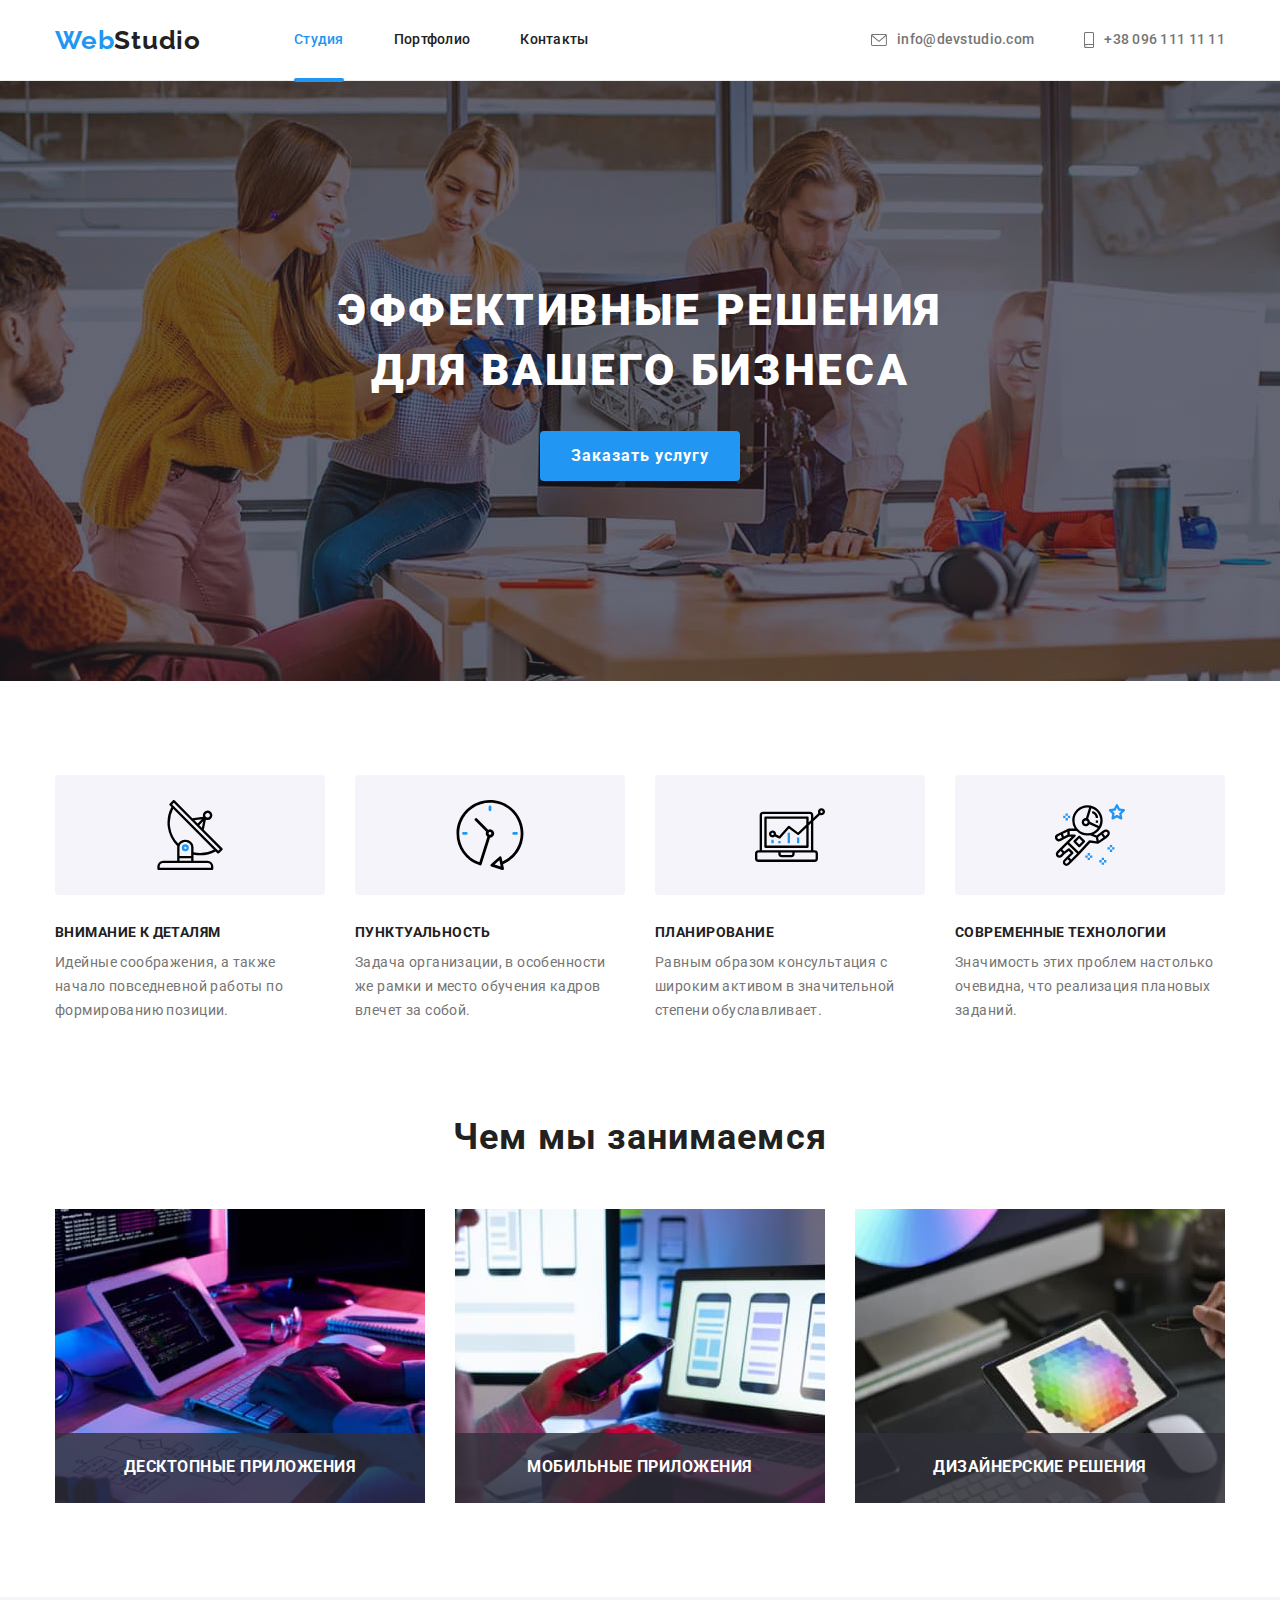
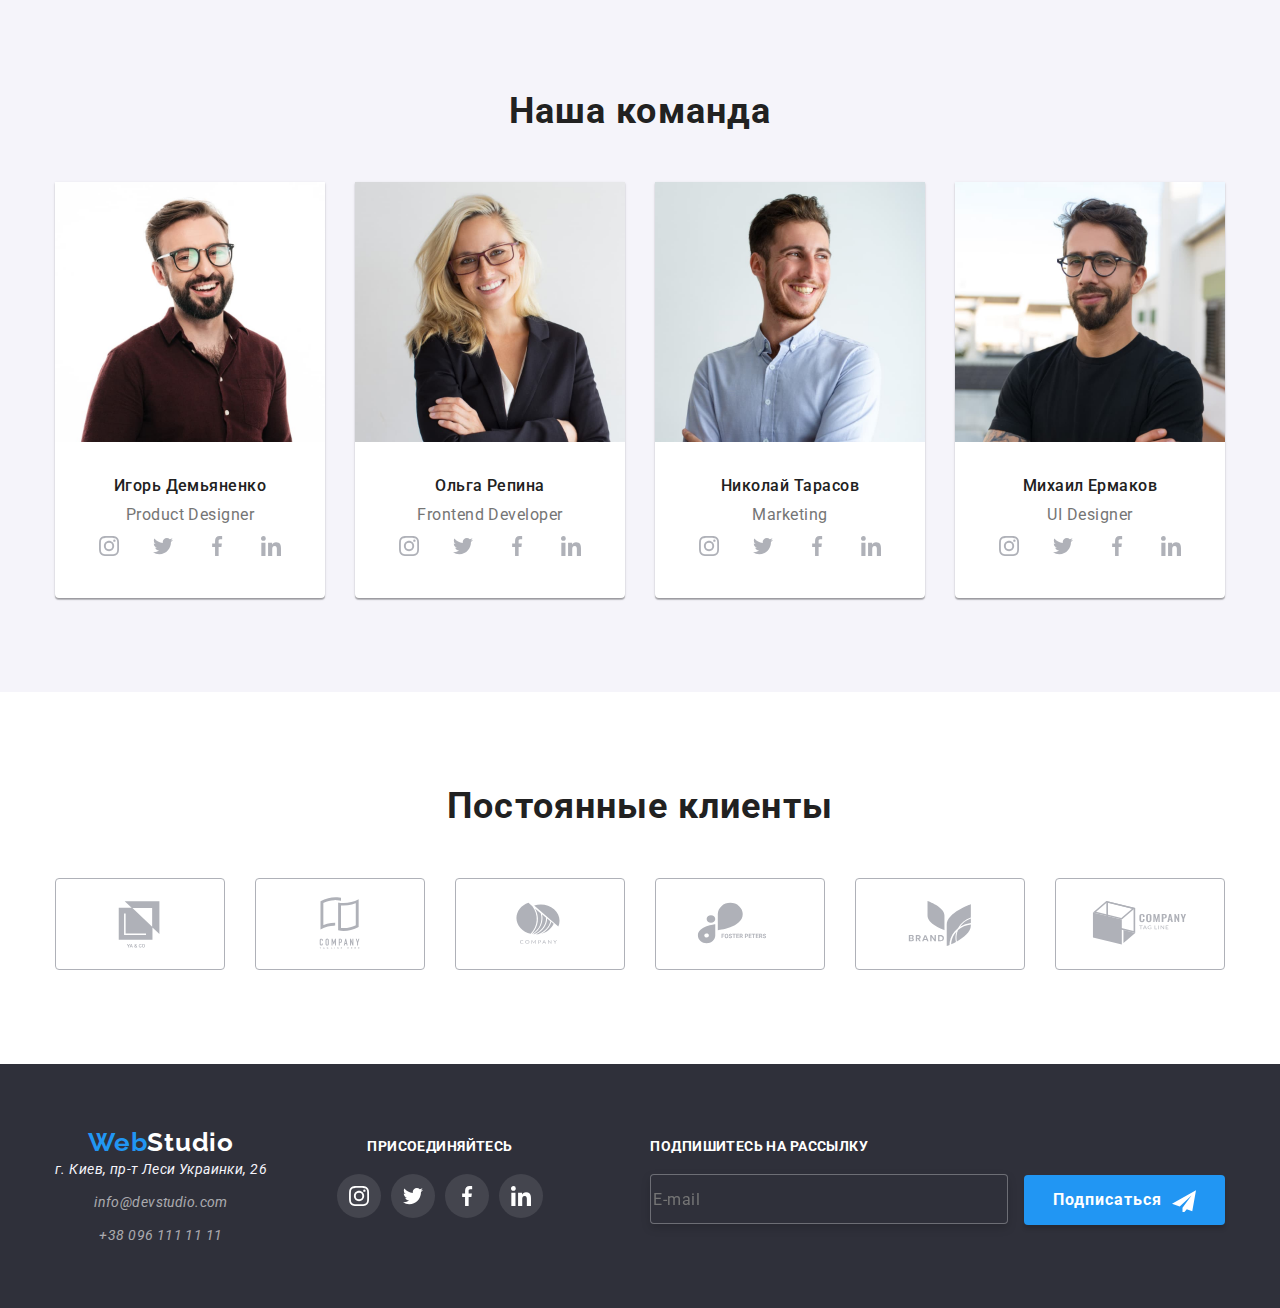
==== index.html @ 11e5fd86 "little fix" ====
<!DOCTYPE html>
<html lang="ru">

<head>
    <meta charset="UTF-8">
    <meta http-equiv="X-UA-Compatible" content="IE=edge">
    <meta name="viewport" content="width=device-width, initial-scale=1.0">
    <title>Студия</title>
    <link href="https://fonts.googleapis.com/css2?family=Raleway:wght@700&family=Roboto:wght@400;500;700;900&display=swap"
        rel="stylesheet" />
        <link rel="stylesheet" href="https://cdnjs.cloudflare.com/ajax/libs/modern-normalize/1.1.0/modern-normalize.min.css">
    <link rel="stylesheet" href="./css/main.min.css">
</head>

<body>
        <header class="header">  

            <!-- Навигация -->
        <div class="container container-flex ">
        
        <!-- Логотип -->
        <nav class="menu__wrapper">
            <a class="link logo logo--position" href="./index.html" lang="en"> Web<span class="logo--black" >Studio</span> </a>
            
            <button type="button" class="open-menu-batton" aria-label="переключатель мобильного меню">
                <svg class="icon-menu" width ="40" height ="40"> <use href=./images/icons.svg#menu_40px ></use> </svg>
            </button>
                        <!--------- Mobile-modal !!!!!!-->
            <div class="mob-menu is-hidden ">
                <div class="mob-container">
            <div class="mob-menu__top">
                    <button type="button" class="close-menu-batton">
                    <svg class="icon-cross" width ="40" height ="40" >  <use href=./images/icons.svg#close_40px></use> </svg>
                </button>
            <ul class="list mob-menu-list">
                <li class="mob-menu__item"> <a class="link mob-menu__link mob-current" href="./index.html">Студия  </a></li>
                <li class="mob-menu__item"> <a class="link mob-menu__link" href="./portfolio.html">Портфолио</a></li>
                <li class="mob-menu__item"> <a class="link mob-menu__link" href="">Контакты</a></li>
            </ul>
            </div >
                    <!-- Почта и телефон -->
            <div class="mob-menu__botton">
                <ul class="list mob-menu-contacts">
            
            <li class="mob-menu-contacts__item" > <a  class="link mob-menu-contacts__link " href="mailto:info@devstudio.com">+38 096 111 11 11  </a></li>
            <li class="mob-menu-contacts__item"> <a class="link mob-menu-contacts__link-mail" href="tel:+380961111111">info@devstudio.com  </a></li>
            </ul>

            <ul class="list mob-menu-social">
                <li class="mob-menu-social__item"> <a class="link mob-menu-social__link" href="#">Instagram </a> </li>
                <li class="mob-menu-social__item"> <a class="link mob-menu-social__link" href="#">Twitter </a> </li>
                <li class="mob-menu-social__item"> <a class="link mob-menu-social__link" href="#">Facebook </a> </li>
                <li class="mob-menu-social__item"> <a class="link mob-menu-social__link" href="#">LinkedIn </a> </li>
            </ul>
            </div>
                </div>

            </div>
                        <!-- End-modalka -->

                        
        <div class="menu-container">
                    <!-- Навигация -->
            <ul class="list site-navigation">
                <li class="site-navigation__item"> <a class="link site-navigation__link current" href="./index.html">Студия  </a></li>
                <li class="site-navigation__item"> <a class="link site-navigation__link" href="./portfolio.html">Портфолио</a></li>
                <li class="site-navigation__item"> <a class="link site-navigation__link" href="">Контакты</a></li>
            </ul>
        </nav>
            <div class="contacts-wrapper">
                <ul class="list contacts">
            <!-- Почта и телефон -->
            <li class="contacts__item" > <a  class="link contacts__link " href="mailto:info@devstudio.com"> <svg class="envelope"> <use href=./images/icons.svg#envelope></use> </svg> info@devstudio.com</a></li>
            <li class="contacts__item"> <a class="link contacts__link" href="tel:+380961111111"> <svg class="smartphone"> <use href=./images/icons.svg#smartphone ></use> </svg> +38 096 111 11 11</a></li>
            </ul>
            </div>
        </div>
        
       </div>
    </header>

    <!-- Основной контент -->
    <main>
        <section class="section hero">
            <div class="container ">
            <h1 class="hero__title">Эффективные решения  для вашего бизнеса </h1>

            <button class="btn__hero  "   type="button"  data-modal-open > Заказать услугу </button>
            </div>
            
        </section>


        <!-- Наши преимущества  -->
        <section class="section">
                    <h2 class="fake-title">Особенности</h2>
            <div class="container">
                <ul class="list features">
                <li class="features__item">
                    <div class="features__thumb"> <svg   class="features__antenna" > <use  href=./images/icons.svg#antenna  ></use> </svg></div>
                    <h3 class="features__title">Внимание к деталям</h3>
                    <p class="features__text">Идейные соображения, а также начало повседневной работы по формированию позиции.</p>
                </li>
                <li class="features__item">
                    <div class="features__thumb"> <svg class="features__clock"> <use href=./images/icons.svg#clock></use> </svg> </div>
                    <h3 class="features__title">Пунктуальность</h3>
                    <p class="features__text">Задача организации, в особенности же рамки и место обучения кадров влечет за собой.</p>
                </li>
                <li class="features__item">
                    <div class="features__thumb"> <svg class="features__diagram"> <use href=./images/icons.svg#diagram></use> </svg> </div>
                    <h3 class="features__title">Планирование</h3>
                    <p class="features__text">Равным образом консультация с широким активом в значительной степени обуславливает.</p>
                </li>
                <li class="features__item">
                    <div class="features__thumb"> <svg class="features__astronaut"> <use href=./images/icons.svg#astronaut></use> </svg> </div>
                    <h3 class="features__title">Современные технологии</h3>
                    <p class="features__text">Значимость этих проблем настолько очевидна, что реализация плановых заданий.</p>
                </li>
            </ul>
            </div>
        </section>

        <!-- Чем мы занимаемся -->
        <section class="section section-not-padding-top">
            <div class="container">
                <h2 class="title">Чем мы занимаемся</h2>
            <ul class="list foto">
                <li class="foto__item">  
                    <img class="foto__images" 
                    srcset="./images/box-1-x2.jpg   2x,
                            ./images/box-1.jpg      1x "
                    src="./images/box-1.jpg" alt="Руки на клавиатуре" width="370">

                    <p class="foto-text" >Десктопные приложения</p>
                </li>
                <li class="foto__item">  
                    <img class="foto__images"
                    srcset="./images/box-2-x2.jpg    2x,
                            ./images/box-2.jpg       1x " 
                    src="./images/box-2.jpg" alt="Работа за ноутбуком" width="370"> 
                    
                    <p class="foto-text" > Мобильные приложения</p>
                </li>
                <li class="foto__item"> 
                    <img class="foto__images"
                    srcset="./images/box-3-x2.jpg    2x,
                            ./images/box-3.jpg       1x "
                    src="./images/box-3.jpg" alt="Цветная палитра на планшете " width="370"> 
                    <p class="foto-text" >Дизайнерские решения  </p>
                </li>
            </ul>
            </div>
        </section>

        <!-- Наша команда фото -->
        <section class="section section-team-carts">
            <div class="container">
                <h2 class="title">Наша команда</h2>
            
                <ul class="list carts">
                <li class="carts__item">
                    <div class="cart">
                    <img class="cart__images"  
                    srcset="./images/Foto-1.jpg      1x,
                            ./images/foto-1-x2.jpg   2x"
                    src="./images/Foto-1.jpg" alt="Фото Игорь Демьяненко" width="270">
                        <div class="cart__body">
                        <h3 class="carts__title">Игорь Демьяненко</h3>
                        <p class="carts__text" lang="en">Product Designer</p>
                            <ul class="list social" >
                                <li class="social__list" > <a href="" class="social__item"> <svg class="social__icon"> <use href=./images/icons.svg#instagram ></use> </svg></a></li>
                                <li class="social__list" > <a href="" class="social__item"> <svg class="social__icon"> <use href=./images/icons.svg#twitter ></use> </svg></a></li>
                                <li class="social__list" > <a href="" class="social__item"> <svg class="social__icon"> <use href=./images/icons.svg#facebook ></use> </svg></a></li>
                                <li class="social__list" > <a href="" class="social__item"> <svg class="social__icon"> <use href=./images/icons.svg#linkedin ></use> </svg></a></li>
                            </ul>
                        
                        </div>
                    </div>
                </li>
                <li class="carts__item">
                    <div class="cart">
                    <img class="cart__images" 
                    srcset="./images/Foto-2.jpg      1x,
                            ./images/foto-2-x2.jpg   2x"
                    src="./images/Foto-2.jpg" alt="Фото Ольга Репина" width="270">
                        <div class="cart__body">
                        <h3 class="carts__title">Ольга Репина</h3>
                        <p class="carts__text" lang="en">Frontend Developer</p>
                            <ul class="list social" >
                                <li class="social__list" > <a href="" class="social__item"> <svg class="social__icon"> <use href=./images/icons.svg#instagram ></use> </svg></a></li>
                                <li class="social__list" > <a href="" class="social__item"> <svg class="social__icon"> <use href=./images/icons.svg#twitter ></use> </svg></a></li>
                                <li class="social__list" > <a href="" class="social__item"> <svg class="social__icon"> <use href=./images/icons.svg#facebook ></use> </svg></a></li>
                                <li class="social__list" > <a href="" class="social__item"> <svg class="social__icon"> <use href=./images/icons.svg#linkedin ></use> </svg></a></li>
                            </ul>
                        </div>
                    </div>
                </li>
                <li class="carts__item">
                    <div class="cart">
                    <img class="cart__images" 
                    srcset="./images/Foto-3.jpg      1x,
                            ./images/foto-3-x2.jpg   2x"
                    src="./images/Foto-3.jpg" alt="Фото Николай Тарасов" width="270">
                        <div class="cart__body">
                        <h3 class="carts__title">Николай Тарасов</h3>
                        <p class="carts__text" lang="en">Marketing</p>
                            <ul class="list social" >
                                <li class="social__list" > <a href="" class="social__item"> <svg class="social__icon"> <use href=./images/icons.svg#instagram ></use> </svg></a></li>
                                <li class="social__list" > <a href="" class="social__item"> <svg class="social__icon"> <use href=./images/icons.svg#twitter ></use> </svg></a></li>
                                <li class="social__list" > <a href="" class="social__item"> <svg class="social__icon"> <use href=./images/icons.svg#facebook ></use> </svg></a></li>
                                <li class="social__list" > <a href="" class="social__item"> <svg class="social__icon"> <use href=./images/icons.svg#linkedin ></use> </svg></a></li>
                            </ul>
                        </div>
                    </div>
                </li>
                <li class="carts__item">
                    <div class="cart">
                    <img class="cart__images" 
                    srcset="./images/Foto-4.jpg      1x,
                            ./images/foto-4-x2.jpg   2x"
                    src="./images/Foto-4.jpg" alt="Фото Михаил Ермаков" width="270">
                        <div class="cart__body">
                        <h3 class="carts__title">Михаил Ермаков</h3>
                        <p  class="carts__text" lang="en"> UI Designer</p>
                        <ul class="list social" >
                                <li class="social__list" > <a href="" class="social__item"> <svg class="social__icon"> <use href=./images/icons.svg#instagram ></use> </svg></a></li>
                                <li class="social__list" > <a href="" class="social__item"> <svg class="social__icon"> <use href=./images/icons.svg#twitter ></use> </svg></a></li>
                                <li class="social__list" > <a href="" class="social__item"> <svg class="social__icon"> <use href=./images/icons.svg#facebook ></use> </svg></a></li>
                                <li class="social__list" > <a href="" class="social__item"> <svg class="social__icon"> <use href=./images/icons.svg#linkedin ></use> </svg></a></li>
                            </ul>
                    </div>
                    </div>
                </li>
            </ul>
            
            </div>
        </section>

        <!------------------ Постоянные клиенты------------->
        <section class="section">
            <div class="container">
                <h2 class="title">Постоянные клиенты</h2>
                <ul class="list gerular-clients">
                    <li class="gerular-clients__list"> <a class="gerular-clients__item" href=""><svg class="gerular-clients__clients"> <use href=./images/icons.svg#logo-1></use> </svg></a> </li>
                    <li class="gerular-clients__list"> <a class="gerular-clients__item" href=""><svg class="gerular-clients__clients"> <use href=./images/icons.svg#logo-2></use> </svg></a>  </li>
                    <li class="gerular-clients__list"> <a class="gerular-clients__item" href=""><svg class="gerular-clients__clients"> <use href=./images/icons.svg#logo-3></use> </svg></a> </li>
                    <li class="gerular-clients__list"> <a class="gerular-clients__item" href=""><svg class="gerular-clients__clients"> <use href=./images/icons.svg#logo-4></use> </svg></a> </li>
                    <li class="gerular-clients__list"> <a class="gerular-clients__item" href=""><svg class="gerular-clients__clients"> <use href=./images/icons.svg#logo-5></use> </svg></a> </li>
                    <li class="gerular-clients__list"> <a class="gerular-clients__item" href=""><svg class="gerular-clients__clients"> <use href=./images/icons.svg#logo-6></use> </svg></a> </li>
                </ul>

            </div>
        </section>
    </main>

    <!------------------Футер с ссылкой на  контактные данные  ----------->
    <footer class="footer">
            <div class="container ">
                <div class="footer__tablet">
                        <div class="footer__navigation">
                <!-- Логотип -->
                <a class="link logo" href="./index.html" lang="en"> Web<span class="logo--white">Studio</span> </a>
            
        <!-- Адрес -->
            <address>
            <p class="footer__text">г. Киев, пр-т Леси Украинки, 26</p>
            
            <!-- Почта и телефон -->
            <ul class="list">
                <li class="footer__item"> <a class="link footer__contacts" href="mailto:info@devstudio.com"> info@devstudio.com</a></li>
                <li class="footer__item"> <a class="link footer__contacts" href="tel:+380961111111"> +38 096 111 11 11</a></li>  
            </ul>
            </address>
                </div>

                <div class="footer-social">
                    <p class="footer__social-text">присоединяйтесь</p>
                    <ul class="list foter__list">
                        <li class="foter__social-list"> <a class="foter__social-item" href=""> <svg class="social-icon"> <use href=./images/icons.svg#instagram ></use> </svg></a></li>
                        <li class="foter__social-list"> <a class="foter__social-item" href=""> <svg class="social-icon"> <use href=./images/icons.svg#twitter ></use> </svg></a></li>
                        <li class="foter__social-list"> <a class="foter__social-item" href=""> <svg class="social-icon"> <use href=./images/icons.svg#facebook ></use> </svg></a></li>
                        <li class="foter__social-list"> <a class="foter__social-item" href=""> <svg class="social-icon"> <use href=./images/icons.svg#linkedin ></use> </svg></a></li>
                    </ul>
                </div> 
                </div>
                <form class="footer__form">
                    <label>
                        <p class="footer__social-text">Подпишитесь на рассылку</p>
                        <input class="footer__e-mail-inpup" type="email" name="e-mail" placeholder="E-mail" >
                        <button class="footer-btn" type="submit"><span class="btn-text"  >Подписаться</span>  <svg class="social-icon-btn" > <use href=./images/icons.svg#paper-airplane  width="24" height="24" ></use> </svg> </button>

                    </label>
                </form>      

            </div>
        </footer>

            <!-- Модальное окно -->
        <div class="backdrop is-hidden"  data-modal>
            <div class="modal">
                <form  class="modal__form">
                    <button class="modal__btn-close" data-modal-close > <svg class="modal__close" > <use href=./images/icons.svg#close-black  ></use> </svg> </button>
                    <h2 class="modal__title">Оставьте свои данные, мы вам перезвоним</h2>
                    <label class="modal__label">
                        <span class="modal__label-text">Имя</span>
                        <input class="modal__input" type="text" name="name" />
                        <svg class="modal__icon" > <use href=./images/icons.svg#person-black ></use> </svg>
                    </label>

                    <label class="modal__label">
                        <span class="modal__label-text"> Телефон </span>
                        <input class="modal__input" type="tel" name="phone"/>
                        <svg class="modal__icon" > <use href=./images/icons.svg#phone-black></use> </svg>
                    </label>

                    <label class="modal__label">
                        <span class="modal__label-text"> Почта</span>
                        <input class="modal__input" type="email" name="email">
                        <svg class="modal__icon" > <use href=./images/icons.svg#email-black></use> </svg>
                    </label>

                    <label class="modal__label textarea__label ">
                        <span class="modal__label-text">Комментарий</span>
                        <textarea class="textarea__input" name="feedback" placeholder="введите текст"></textarea>
                    </label>

                    <label class="modal__label-checkbox">
                        <input class="checkbox" type="checkbox" name="agree">
                        <svg class="social__icon-checkbox" > <use href=./images/icons.svg#icon-check  width="16" height="15" ></use> </svg> 
                        <p class="text__checkbox">  Соглашаюсь с рассылкой и принимаю <a class="modal__agreement" href="#">Условия договора </a></p>
                    </label>

                    <button class="btn btn__hero" type="submit"> Отправить </button>
                    
                </form>    
                
            </div>
        </div>
    <script src="./js/menu.js"></script>
    <script src="./js/modal.js"></script>    
</body>

</html>
---- css/main.min.css ----
.link{text-decoration:none}.list{margin-top:0;margin-bottom:0;padding:0;list-style:none}.images{display:block;max-width:100%;height:auto}.site-navigation__link{font-weight:500;font-size:14px;line-height:1.14;letter-spacing:0.02em}.fake-title{position:absolute;width:1px;height:1px;margin:-1px;border:0;padding:0;clip:rect(0 0 0 0);overflow:hidden}body{font-family:Roboto, sans-serif;color:#757575;background-color:#fff}.section{padding-top:60px;padding-bottom:60px}@media screen and (min-width: 1200px){.section{padding-top:94px;padding-bottom:94px}}@media screen and (min-width: 1200px){.section-not-padding-top{padding-top:0}}@media screen and (max-width: 1199px){.section-not-padding-top{display:none}}.section-team-carts{background-color:#F5F4FA}.container{min-width:200px;padding:0 15px;margin:0 auto}.container--header{min-width:200px;padding:0 15px;margin:0 auto}@media screen and (min-width: 480px){.container{width:450px}}@media screen and (min-width: 768px){.container{width:768px}}@media screen and (min-width: 1200px){.container{width:1200px}}.container-flex{display:-webkit-box;display:-ms-flexbox;display:flex;-webkit-box-align:center;-ms-flex-align:center;align-items:center;margin-right:auto}.menu__wrapper{display:-webkit-box;display:-ms-flexbox;display:flex}@media screen and (min-width: 767px){.menu__wrapper{-webkit-box-align:center;-ms-flex-align:center;align-items:center;margin-right:auto}}.header{width:100%;min-height:80px;background-color:#fff;border-bottom:1px solid #ECECEC}.mob-menu{position:fixed;background-color:#fff;width:100vw;height:100vh;top:0;left:0;z-index:99;padding-top:48px;padding-bottom:48px;padding-left:40px}.mob-container{display:-webkit-box;display:-ms-flexbox;display:flex;-webkit-box-orient:vertical;-webkit-box-direction:normal;-ms-flex-direction:column;flex-direction:column;-webkit-box-pack:justify;-ms-flex-pack:justify;justify-content:space-between;height:100%}.mob-menu__item:not(:last-child){margin-bottom:32px}.mob-menu__link{display:block;font-weight:500;font-size:40px;line-height:calc(47 / 40);letter-spacing:0.02em;color:#212121;-webkit-transition:color 250ms cubic-bezier(0.4, 0, 0.2, 1);transition:color 250ms cubic-bezier(0.4, 0, 0.2, 1)}.mob-menu__link:hover,.mob-menu__link:focus{color:#2196f3}.mob-menu-contacts{margin-bottom:64px}.mob-menu-contacts__link{font-weight:500;font-size:8vw;line-height:calc(40 / 34);letter-spacing:0.02em;color:#757575;display:block;margin-bottom:32px;-webkit-transition-property:color;transition-property:color;-webkit-transition-duration:250ms;transition-duration:250ms;-webkit-transition-timing-function:cubic-bezier(0.4, 0, 0.2, 1);transition-timing-function:cubic-bezier(0.4, 0, 0.2, 1)}.mob-menu-contacts__link:hover,.mob-menu-contacts__link:focus{color:#2196f3}.mob-menu-contacts__link-mail{font-weight:500;font-size:6vw;line-height:calc(28 / 24);letter-spacing:0.02em;color:#757575;display:block;-webkit-transition-property:color;transition-property:color;-webkit-transition-duration:250ms;transition-duration:250ms;-webkit-transition-timing-function:cubic-bezier(0.4, 0, 0.2, 1);transition-timing-function:cubic-bezier(0.4, 0, 0.2, 1)}.mob-menu-contacts__link-mail:hover,.mob-menu-contacts__link-mail:focus{color:#2196f3}.is-hidden{pointer-events:none;visibility:hidden;opacity:0}.mob-menu-social{display:-webkit-box;display:-ms-flexbox;display:flex;-ms-flex-wrap:wrap;flex-wrap:wrap}.mob-menu-social__link{font-size:18px;line-height:calc(22 / 18);letter-spacing:0.02em;color:#2196f3;padding-right:10px;padding-left:10px}.mob-menu-social__item+.mob-menu-social__item::before{content:"";border-right:1px solid rgba(33,33,33,0.2);-webkit-transform:rotate(90deg);transform:rotate(90deg)}.mob-current{color:#2196f3}.logo{display:block;font-family:Raleway;color:#2196f3;font-weight:700;font-size:26px;line-height:1.19;letter-spacing:0.03em}.logo--position{margin-right:93px;padding-top:24px;padding-bottom:24px}.logo--black{color:#212121}.logo--white{color:#fff}@media screen and (min-width: 768px) and (max-width: 1199px){.logo{margin-right:88px}}.wrap{display:-webkit-box;display:-ms-flexbox;display:flex;-webkit-box-align:center;-ms-flex-align:center;align-items:center;margin-right:auto}.site-navigation{display:-webkit-box;display:-ms-flexbox;display:flex;-webkit-box-align:center;-ms-flex-align:center;align-items:center}@media screen and (max-width: 480px){.site-navigation{display:none}}@media screen and (max-width: 767px){.site-navigation{display:none}}.site-navigation__item:not(:last-child){margin-right:50px}.site-navigation__link{display:block;position:relative;padding-top:32px;padding-bottom:32px;color:#212121;-webkit-transition-property:color;transition-property:color;-webkit-transition-duration:250ms;transition-duration:250ms;-webkit-transition-timing-function:cubic-bezier(0.4, 0, 0.2, 1);transition-timing-function:cubic-bezier(0.4, 0, 0.2, 1)}.site-navigation__link:focus,.site-navigation__link:hover{color:#2196f3}.current{color:#2196f3}.current::after{content:"";position:absolute;left:0;bottom:-2px;width:100%;height:4px;border-radius:2px;background-color:#2196f3}@media screen and (max-width: 767px){.contacts-wrapper{display:none}}.contacts{display:-webkit-box;display:-ms-flexbox;display:flex}@media screen and (min-width: 768px) and (max-width: 1199px){.contacts{display:-webkit-box;display:-ms-flexbox;display:flex;-webkit-box-orient:vertical;-webkit-box-direction:normal;-ms-flex-direction:column;flex-direction:column}}@media screen and (min-width: 768px){.contacts__item:not(:last-child){margin-bottom:10px;margin-right:0}}@media screen and (min-width: 1200px){.contacts__item:not(:last-child){margin-right:50px;margin-bottom:0}}.contacts__link{color:#757575;-webkit-transition-property:color;transition-property:color;-webkit-transition-duration:250ms;transition-duration:250ms;-webkit-transition-timing-function:cubic-bezier(0.4, 0, 0.2, 1);transition-timing-function:cubic-bezier(0.4, 0, 0.2, 1)}@media screen and (min-width: 768px){.contacts__link{font-size:12px;font-weight:500;line-height:1.14;letter-spacing:0.02em;display:-webkit-box;display:-ms-flexbox;display:flex;-webkit-box-align:center;-ms-flex-align:center;align-items:center}}@media screen and (min-width: 1200px){.contacts__link{padding-top:32px;padding-bottom:32px;font-weight:500;font-size:14px;line-height:1.14;letter-spacing:0.02em}}.contacts__link:hover,.contacts__link:focus{color:#2196f3}.smartphone{width:10px;height:16px;margin-right:10px;fill:currentColor}.envelope{width:16px;height:12px;margin-right:10px;fill:currentColor}.hero{padding-top:118px;padding-bottom:118px;max-width:480px;margin-right:auto;margin-left:auto;background-image:-webkit-gradient(linear, left top, right top, from(rgba(47,48,58,0.4)), to(rgba(47,48,58,0.4))),url(../images/hero-img-mob.jpg);background-image:linear-gradient(to right, rgba(47,48,58,0.4), rgba(47,48,58,0.4)),url(../images/hero-img-mob.jpg);background-position:center;background-repeat:no-repeat;background-size:cover;background-color:#2f303a;text-align:center}@media (min-device-pixel-ratio: 2), (-webkit-min-device-pixel-ratio: 2), (min-resolution: 192dpi), (min-resolution: 2dppx){.hero{background-image:-webkit-gradient(linear, left top, right top, from(rgba(47,48,58,0.4)), to(rgba(47,48,58,0.4))),url(../images/hero-img-mob-x2.jpg);background-image:linear-gradient(to right, rgba(47,48,58,0.4), rgba(47,48,58,0.4)),url(../images/hero-img-mob-x2.jpg)}}@media screen and (min-width: 768px){.hero{max-width:768px;background-image:-webkit-gradient(linear, left top, right top, from(rgba(47,48,58,0.4)), to(rgba(47,48,58,0.4))),url(../images/hero-img-table.jpg);background-image:linear-gradient(to right, rgba(47,48,58,0.4), rgba(47,48,58,0.4)),url(../images/hero-img-table.jpg)}}@media screen and (min-width: 768px) and (min-device-pixel-ratio: 2), screen and (min-width: 768px) and (-webkit-min-device-pixel-ratio: 2), screen and (min-width: 768px) and (min-resolution: 192dpi), screen and (min-width: 768px) and (min-resolution: 2dppx){.hero{background-image:-webkit-gradient(linear, left top, right top, from(rgba(47,48,58,0.4)), to(rgba(47,48,58,0.4))),url(../images/hero-img-table-x2.jpg);background-image:linear-gradient(to right, rgba(47,48,58,0.4), rgba(47,48,58,0.4)),url(../images/hero-img-table-x2.jpg)}}@media screen and (min-width: 1200px){.hero{max-width:1600px;min-height:600px;padding-top:200px;padding-bottom:200px;background-image:-webkit-gradient(linear, left top, right top, from(rgba(47,48,58,0.4)), to(rgba(47,48,58,0.4))),url(../images/hero-img.jpg);background-image:linear-gradient(to right, rgba(47,48,58,0.4), rgba(47,48,58,0.4)),url(../images/hero-img.jpg)}}@media screen and (min-width: 1200px) and (min-device-pixel-ratio: 2), screen and (min-width: 1200px) and (-webkit-min-device-pixel-ratio: 2), screen and (min-width: 1200px) and (min-resolution: 192dpi), screen and (min-width: 1200px) and (min-resolution: 2dppx){.hero{background-image:-webkit-gradient(linear, left top, right top, from(rgba(47,48,58,0.4)), to(rgba(47,48,58,0.4))),url(../images/hero-img-x2.jpg);background-image:linear-gradient(to right, rgba(47,48,58,0.4), rgba(47,48,58,0.4)),url(../images/hero-img-x2.jpg)}}.hero__title{color:#fff;text-transform:uppercase;text-align:center;margin-top:0;margin-left:auto;margin-right:auto;margin-bottom:30px;font-weight:900;font-size:26px;line-height:1.61;letter-spacing:0.06em}@media screen and (min-width: 768px){.hero__title{width:360px;font-weight:900;font-size:26px;line-height:calc(42 / 26);letter-spacing:0.06em;text-transform:uppercase}}@media screen and (min-width: 1200px){.hero__title{width:696px;height:120px;margin-bottom:30px;padding:0;font-weight:900;font-size:44px;line-height:1.36;letter-spacing:0.06em}}.btn,.btn__hero,.footer-btn{cursor:pointer;min-height:38px;padding:6px 22px;color:#212121;background-color:#f5f4fa;font-family:inherit;font-style:inherit;font-weight:500;font-size:16px;line-height:1.62;letter-spacing:0.03em;border:0;border-radius:4px;-webkit-transition-property:color, background-color, -webkit-box-shadow;transition-property:color, background-color, -webkit-box-shadow;transition-property:color, background-color, box-shadow;transition-property:color, background-color, box-shadow, -webkit-box-shadow;-webkit-transition-duration:250ms;transition-duration:250ms;-webkit-transition-timing-function:cubic-bezier(0.4, 0, 0.2, 1);transition-timing-function:cubic-bezier(0.4, 0, 0.2, 1)}.btn:hover,.btn__hero:hover,.footer-btn:hover,.btn:focus,.btn__hero:focus,.footer-btn:focus{color:#fff;background-color:#2196f3;-webkit-box-shadow:0px 3px 1px rgba(0,0,0,0.1),0px 1px 2px rgba(0,0,0,0.08),0px 2px 2px rgba(0,0,0,0.12);box-shadow:0px 3px 1px rgba(0,0,0,0.1),0px 1px 2px rgba(0,0,0,0.08),0px 2px 2px rgba(0,0,0,0.12)}.btn__hero,.footer-btn{min-width:200px;min-height:50px;color:#fff;background-color:#2196f3;font-weight:700;font-size:16px;line-height:1.87;letter-spacing:0.06em;-webkit-box-shadow:0px 4px 4px rgba(0,0,0,0.15);box-shadow:0px 4px 4px rgba(0,0,0,0.15);-webkit-transition-property:background-color, color;transition-property:background-color, color;-webkit-transition-duration:250ms;transition-duration:250ms;-webkit-transition-timing-function:cubic-bezier(0.4, 0, 0.2, 1);transition-timing-function:cubic-bezier(0.4, 0, 0.2, 1)}.btn__hero:focus,.footer-btn:focus,.btn__hero:hover,.footer-btn:hover{background-color:#188ce8}.active{color:#fff;background-color:#2196f3}.footer-btn{display:-webkit-inline-box;display:-ms-inline-flexbox;display:inline-flex;-webkit-box-align:center;-ms-flex-align:center;align-items:center;-webkit-box-pack:center;-ms-flex-pack:center;justify-content:center;cursor:pointer;padding:10px 29px;border:0;border-radius:4px;font-weight:700;line-height:1.87;letter-spacing:0.06em}.btn-text{margin-right:10px}.social-icon-btn{width:24px;height:24px;fill:currentColor}.close-menu-batton{position:absolute;top:10px;right:10px;display:-webkit-box;display:-ms-flexbox;display:flex;-webkit-box-pack:center;-ms-flex-pack:center;justify-content:center;-webkit-box-align:center;-ms-flex-align:center;align-items:center;padding:0;margin:0;width:40px;height:40px;background-color:transparent;border:0;-webkit-transition-property:color;transition-property:color;-webkit-transition-duration:250ms;transition-duration:250ms;-webkit-transition-timing-function:cubic-bezier(0.4, 0, 0.2, 1);transition-timing-function:cubic-bezier(0.4, 0, 0.2, 1)}@media screen and (min-width: 768px){.close-menu-batton{display:none}}.close-menu-batton:hover,.close-menu-batton:focus{color:#2196f3}.open-menu-batton{position:absolute;top:10px;right:10px;display:-webkit-box;display:-ms-flexbox;display:flex;-webkit-box-pack:center;-ms-flex-pack:center;justify-content:center;-webkit-box-align:center;-ms-flex-align:center;align-items:center;padding:0;margin:0;width:40px;height:40px;background-color:transparent;border:0;-webkit-transition-property:color;transition-property:color;-webkit-transition-duration:250ms;transition-duration:250ms;-webkit-transition-timing-function:cubic-bezier(0.4, 0, 0.2, 1);transition-timing-function:cubic-bezier(0.4, 0, 0.2, 1)}@media screen and (min-width: 768px){.open-menu-batton{display:none}}.open-menu-batton:hover,.open-menu-batton:focus{color:#2196f3}.icon-cross{fill:currentColor}.icon-menu{margin-top:10px;margin-left:auto;fill:currentColor}@media screen and (min-width: 768px){.features{display:-webkit-box;display:-ms-flexbox;display:flex;-ms-flex-wrap:wrap;flex-wrap:wrap;margin:-15px}}@media screen and (max-width: 767px){.features__item{text-align:left}.features__item:not(:last-child){margin-bottom:30px}}@media screen and (min-width: 768px){.features__item{-ms-flex-preferred-size:calc(100% / 2 - 30px);flex-basis:calc(100% / 2 - 30px);margin:15px}}@media screen and (min-width: 1200px){.features__item{-ms-flex-preferred-size:calc(100% / 4 - 30px);flex-basis:calc(100% / 4 - 30px)}}.fake-title{position:absolute;width:1px;height:1px;margin:-1px;border:0;padding:0;white-space:nowrap;-webkit-clip-path:inset(100%);clip-path:inset(100%);clip:rect(0 0 0 0);overflow:hidden}.features__title{margin:0 0 10px 0;color:#212121;font-weight:700;font-size:14px;line-height:1.14;letter-spacing:0.03em;text-transform:uppercase}.features__text{margin:0;padding:0;font-size:14px;line-height:1.71;letter-spacing:0.03em}.features__thumb{display:-webkit-box;display:-ms-flexbox;display:flex;-webkit-box-align:center;-ms-flex-align:center;align-items:center;margin-bottom:30px;border-radius:4px;width:100%;min-height:120px;border-radius:4px;background-color:#f5f4fa}.features__antenna,.features__clock,.features__diagram,.features__astronaut{display:block;width:70px;height:70px;margin-right:auto;margin-left:auto}.title{margin:0 0 50px 0;text-align:center;color:#212121;font-weight:700;font-size:36px;line-height:1.16;letter-spacing:0.03em}.foto{display:-webkit-box;display:-ms-flexbox;display:flex;-webkit-box-align:center;-ms-flex-align:center;align-items:center;text-align:left}.foto__item:not(:last-child){margin-right:30px}.foto__item{position:relative}.foto__images{display:block;max-width:100%;height:auto}.foto-text{display:-webkit-box;display:-ms-flexbox;display:flex;-webkit-box-align:center;-ms-flex-align:center;align-items:center;-webkit-box-pack:center;-ms-flex-pack:center;justify-content:center;position:absolute;bottom:0;left:0;width:100%;height:70px;font-weight:700;line-height:calc(16 / 14);letter-spacing:0.03em;text-transform:uppercase;color:#fff;background-color:rgba(47,48,58,0.8);margin:0}.team-carts{background-color:#F5F4FA}.carts{text-align:center}@media screen and (min-width: 768px){.carts{display:-webkit-box;display:-ms-flexbox;display:flex;-ms-flex-wrap:wrap;flex-wrap:wrap;-webkit-box-pack:justify;-ms-flex-pack:justify;justify-content:space-between;margin:-15px}}.carts__item{display:block;width:100%;margin:15px 0;max-width:450px}@media screen and (min-width: 768px){.carts__item{-ms-flex-preferred-size:calc(100% / 2 - 30px);flex-basis:calc(100% / 2 - 30px);margin:15px}}@media screen and (min-width: 1200px){.carts__item{-ms-flex-preferred-size:calc(100% / 4 - 30px);flex-basis:calc(100% / 4 - 30px)}}.cart{background-color:#fff;-webkit-box-shadow:0px 1px 3px rgba(0,0,0,0.12),0px 1px 1px rgba(0,0,0,0.14),0px 2px 1px rgba(0,0,0,0.2);box-shadow:0px 1px 3px rgba(0,0,0,0.12),0px 1px 1px rgba(0,0,0,0.14),0px 2px 1px rgba(0,0,0,0.2);border-radius:0px 0px 4px 4px}.cart__body{padding-top:30px;padding-bottom:30px}.carts__title{margin:0 0 10px 0;color:#212121;font-weight:500;font-size:16px;line-height:1.18;letter-spacing:0.03em}.carts__text{margin:0;padding:0;font-size:16px;line-height:1.18;letter-spacing:0.03em}.social{display:-webkit-box;display:-ms-flexbox;display:flex;-webkit-box-pack:center;-ms-flex-pack:center;justify-content:center}.social__list:not(:last-child){margin-right:10px}.social__item{display:-webkit-box;display:-ms-flexbox;display:flex;-webkit-box-pack:center;-ms-flex-pack:center;justify-content:center;-webkit-box-align:center;-ms-flex-align:center;align-items:center;width:44px;height:44px;border-radius:50%;color:#AFB1B8;-webkit-transition-property:color, background-color;transition-property:color, background-color;-webkit-transition-duration:250ms;transition-duration:250ms;-webkit-transition-timing-function:cubic-bezier(0.4, 0, 0.2, 1);transition-timing-function:cubic-bezier(0.4, 0, 0.2, 1)}.social__item:hover,.social__item:focus{color:#fff;background-color:#2196f3}.social__icon{width:20px;height:20px;fill:currentColor}.gerular-clients{display:-webkit-box;display:-ms-flexbox;display:flex;-ms-flex-wrap:wrap;flex-wrap:wrap;margin:-15px}@media screen and (min-width: 1200px){.gerular-clients{max-height:184px}}@media screen and (max-width: 767px){.gerular-clients__list{margin:15px;width:calc(100% / 2 - 30px)}}@media screen and (min-width: 768px){.gerular-clients__list{margin:15px;width:calc(100% / 3 - 30px)}}@media screen and (min-width: 1200px){.gerular-clients__list{margin-right:15px;width:calc(100% / 6 - 30px)}}.gerular-clients__item{display:-webkit-box;display:-ms-flexbox;display:flex;-webkit-box-pack:center;-ms-flex-pack:center;justify-content:center;-webkit-box-align:center;-ms-flex-align:center;align-items:center;height:92px;color:#AFB1B8;border:1px solid #AFB1B8;border-radius:4px;-webkit-transition-property:color, border;transition-property:color, border;-webkit-transition-duration:250ms;transition-duration:250ms;-webkit-transition-timing-function:cubic-bezier(0.4, 0, 0.2, 1);transition-timing-function:cubic-bezier(0.4, 0, 0.2, 1)}.gerular-clients__item:hover,.gerular-clients__item:focus{color:#2196f3;border:1px solid #2196f3}.gerular-clients__clients{width:106px;height:60px;fill:currentColor}.footer{padding:60px 0;margin:0 auto;background-color:#2f303a}@media screen and (max-width: 1199px){.footer{text-align:center}}.footer__text{padding:0;margin:0 0 9px 0;color:#f5f4fa;font-size:14px;line-height:1.71;letter-spacing:0.03em}.footer__item:not(:last-child){margin-bottom:9px}.footer__contacts{color:rgba(255,255,255,0.6);font-size:14px;line-height:1.71;letter-spacing:0.03em;-webkit-transition-property:color;transition-property:color;-webkit-transition-duration:250ms;transition-duration:250ms;-webkit-transition-timing-function:cubic-bezier(0.4, 0, 0.2, 1);transition-timing-function:cubic-bezier(0.4, 0, 0.2, 1)}.footer__contacts:hover,.footer__contacts:focus{color:#2196f3}@media screen and (min-width: 1200px){.footer .container{display:-webkit-box;display:-ms-flexbox;display:flex;-webkit-box-align:baseline;-ms-flex-align:baseline;align-items:baseline}}@media screen and (max-width: 767px){.footer__tablet{margin-bottom:60px}}@media screen and (min-width: 768px){.footer__tablet{display:-webkit-box;display:-ms-flexbox;display:flex;-ms-flex-pack:distribute;justify-content:space-around;-webkit-box-align:baseline;-ms-flex-align:baseline;align-items:baseline}}@media screen and (min-width: 1200px){.footer__tablet{text-align:center;margin-bottom:0;margin-right:auto}}@media screen and (max-width: 767px){.footer__navigation{margin-bottom:60px}}@media screen and (min-width: 768px){.footer__navigation{margin-right:0px}}@media screen and (min-width: 1200px){.footer__navigation{margin-right:70px}}.footer__social-text{margin-bottom:20px;font-weight:700;font-size:14px;line-height:calc(16 / 14);letter-spacing:0.03em;text-transform:uppercase;color:#fff}@media screen and (min-width: 1200px){.footer__form{margin-left:93px}}.foter__list{display:-webkit-box;display:-ms-flexbox;display:flex;-webkit-box-pack:center;-ms-flex-pack:center;justify-content:center}.foter__social-item{display:-webkit-box;display:-ms-flexbox;display:flex;-webkit-box-pack:center;-ms-flex-pack:center;justify-content:center;-webkit-box-align:center;-ms-flex-align:center;align-items:center;width:44px;height:44px;border-radius:50%;color:#fff;background-color:rgba(255,255,255,0.1);-webkit-transition-property:background-color;transition-property:background-color;-webkit-transition-duration:250ms;transition-duration:250ms;-webkit-transition-timing-function:cubic-bezier(0.4, 0, 0.2, 1);transition-timing-function:cubic-bezier(0.4, 0, 0.2, 1)}.foter__social-item:hover,.foter__social-item:focus{background-color:#2196f3}.foter__social-list:not(:last-child){margin-right:10px}.social-icon{width:20px;height:20px;fill:currentColor}.footer__e-mail-inpup{margin-bottom:20px;width:100%;height:50px;font-size:16px;line-height:calc(20 / 16);letter-spacing:0.03em;background-color:#2f303a;border:1px solid rgba(255,255,255,0.3);-webkit-filter:drop-shadow(0px 4px 4px rgba(0,0,0,0.15));filter:drop-shadow(0px 4px 4px rgba(0,0,0,0.15));border-radius:4px;color:rgba(255,255,255,0.6)}@media screen and (min-width: 768px){.footer__e-mail-inpup{width:450px;margin-right:12px}}@media screen and (min-width: 1200px){.footer__e-mail-inpup{width:358px;margin-right:12px}}.backdrop{z-index:3;position:fixed;top:0;left:0;width:100%;height:100%;background-color:rgba(0,0,0,0.2);opacity:1;-webkit-transition:opacity 250ms cubic-bezier(0.4, 0, 0.2, 1);transition:opacity 250ms cubic-bezier(0.4, 0, 0.2, 1)}.backdrop.is-hidden .modal{-webkit-transform:translate(-50%, -50%) scale(0.6);transform:translate(-50%, -50%) scale(0.6)}.backdrop.is-hidden{pointer-events:none;visibility:hidden;opacity:0}.modal{width:90%;height:auto;background-color:#fff;border-radius:4px;position:absolute;top:50%;left:50%;-webkit-transform:translate(-50%, -50%) scale(1);transform:translate(-50%, -50%) scale(1);padding:40px;-webkit-transition-property:-webkit-transform;transition-property:-webkit-transform;transition-property:transform;transition-property:transform, -webkit-transform;-webkit-transition-duration:250ms;transition-duration:250ms;-webkit-transition-timing-function:cubic-bezier(0.4, 0, 0.2, 1);transition-timing-function:cubic-bezier(0.4, 0, 0.2, 1)}@media screen and (min-width: 480px){.modal{max-width:528px;width:calc(100% - 30px);max-height:581px;height:calc(100% - 30px)}}.modal__btn-close{display:-webkit-box;display:-ms-flexbox;display:flex;-webkit-box-pack:center;-ms-flex-pack:center;justify-content:center;-webkit-box-align:center;-ms-flex-align:center;align-items:center;position:absolute;top:8px;right:8px;padding:0;width:30px;height:30px;background-color:#fff;border:1px solid rgba(0,0,0,0.1);border-radius:50%;-webkit-transition-property:background-color;transition-property:background-color;-webkit-transition-duration:250ms;transition-duration:250ms;-webkit-transition-timing-function:cubic-bezier(0.4, 0, 0.2, 1);transition-timing-function:cubic-bezier(0.4, 0, 0.2, 1)}.modal__btn-close:hover,.modal__btn-close:focus{color:#2196f3}.modal__close{width:18px;height:18px;fill:currentColor}.modal__form{text-align:center}.modal__title{margin:0 0 12px 0;font-weight:700;font-size:20px;line-height:calc(23 / 20);text-align:center;letter-spacing:0.03em;color:#212121}@media screen and (max-width: 767px){.modal__title{font-size:20px;line-height:calc(30 / 20)}}.modal__label{display:block;position:relative;color:#212121;text-align:left;margin-bottom:10px}.modal__label-text{display:block;font-size:12px;line-height:calc(14/12);letter-spacing:0.01em;color:#757575;margin-bottom:4px}.modal__input{display:block;width:100%;height:40px;padding-left:42px;margin-bottom:10px;border:1px solid rgba(33,33,33,0.2);-webkit-box-sizing:border-box;box-sizing:border-box;border-radius:4px;-webkit-transition-property:border;transition-property:border;-webkit-transition-duration:250ms;transition-duration:250ms;-webkit-transition-timing-function:cubic-bezier(0.4, 0, 0.2, 1);transition-timing-function:cubic-bezier(0.4, 0, 0.2, 1)}.modal__input:focus+.modal__icon{fill:#2196f3}.modal__input:focus{outline:-webkit-focus-ring-color auto 0px;border:1px solid #2196F3;border-radius:4px}.modal__icon{display:block;position:absolute;top:50%;left:0;margin-left:12px;width:18px;height:18px;fill:currentColor;-webkit-transition-property:fill;transition-property:fill;-webkit-transition-duration:250ms;transition-duration:250ms;-webkit-transition-timing-function:cubic-bezier(0.4, 0, 0.2, 1);transition-timing-function:cubic-bezier(0.4, 0, 0.2, 1)}.textarea__label{margin-bottom:20px}.textarea__input{display:block;resize:none;margin:0;padding:12px 16px;width:100%;height:120px;font-size:14px;line-height:calc(16 / 14);letter-spacing:0.01em;color:rgba(117,117,117,0.5);border:1px solid rgba(33,33,33,0.2);border-radius:4px;-webkit-transition:border 250ms cubic-bezier(0.4, 0, 0.2, 1);transition:border 250ms cubic-bezier(0.4, 0, 0.2, 1)}.textarea__input:focus{outline:-webkit-focus-ring-color auto 0px;border:1px solid #2196F3;border-radius:4px}.modal__label-checkbox{position:relative;display:-webkit-box;display:-ms-flexbox;display:flex;-webkit-box-align:center;-ms-flex-align:center;align-items:center;-webkit-box-pack:center;-ms-flex-pack:center;justify-content:center;margin-bottom:30px;text-align:center}.icon{display:inline-block;border:2px solid cubic-bezier(0.4, 0, 0.2, 1);border-radius:4px;width:16px;height:15px;margin-right:7px;-webkit-transition-property:background-color , border;transition-property:background-color , border;-webkit-transition-duration:250ms;transition-duration:250ms;-webkit-transition-timing-function:cubic-bezier(0.4, 0, 0.2, 1);transition-timing-function:cubic-bezier(0.4, 0, 0.2, 1)}.checkbox{position:absolute;width:1px;height:1px;margin:-1px;border:0;padding:0;clip:rect(0 0 0 0);overflow:hidden}.checkbox:checked+.social__icon-checkbox{margin-right:7px;width:16px;height:16px;border-radius:4px;background-color:#2196f3;border:2px solid #2196f3}.social__icon-checkbox{margin-right:7px;width:16px;height:15px;border:2px solid #212121;border-radius:4px;background-color:#fff;-webkit-transition-property:background-color, border;transition-property:background-color, border;-webkit-transition-duration:250ms;transition-duration:250ms;-webkit-transition-timing-function:cubic-bezier(0.4, 0, 0.2, 1);transition-timing-function:cubic-bezier(0.4, 0, 0.2, 1)}.text__checkbox{font-size:14px;line-height:calc(24 / 14);letter-spacing:0.03em;color:var(--text-color);margin:0}.modal__agreement{color:#2196F3;text-decoration-skip-ink:none}.filter{display:-webkit-box;display:-ms-flexbox;display:flex;-webkit-box-pack:center;-ms-flex-pack:center;justify-content:center;-ms-flex-wrap:wrap;flex-wrap:wrap;margin-bottom:40px}@media screen and (min-width: 768px){.filter{margin-bottom:30px}}@media screen and (min-width: 1200px){.filter{margin-bottom:50px}}.filter .item:not(:last-child){margin-right:8px}@media screen and (max-width: 767px){.filter .item{margin-bottom:15px}}.works{display:-webkit-box;display:-ms-flexbox;display:flex;-ms-flex-wrap:wrap;flex-wrap:wrap;margin:-15px}@media screen and (max-width: 767px){.work__item{margin:15px;-ms-flex-preferred-size:calc(100% - 30px);flex-basis:calc(100% - 30px)}}@media screen and (min-width: 768px){.work__item{margin:15px;-ms-flex-preferred-size:calc(100% / 2 - 30px);flex-basis:calc(100% / 2 - 30px)}}@media screen and (min-width: 1200px){.work__item{margin:15px;-ms-flex-preferred-size:calc(100% / 3 - 30px);flex-basis:calc(100% / 3 - 30px)}}.work__title__text{padding:20px 24px;background:#FFFFFF;border:1px solid #EEEEEE;-webkit-box-sizing:border-box;box-sizing:border-box}.work__title{margin:0 0 4px 0;color:#212121;font-weight:700;font-size:18px;line-height:2;letter-spacing:0.03em}.work__text{font-size:16px;line-height:1.87;letter-spacing:0.03em}.work__cart{-webkit-transition-property:-webkit-box-shadow;transition-property:-webkit-box-shadow;transition-property:box-shadow;transition-property:box-shadow, -webkit-box-shadow;-webkit-transition-duration:250ms;transition-duration:250ms;-webkit-transition-timing-function:cubic-bezier(0.4, 0, 0.2, 1);transition-timing-function:cubic-bezier(0.4, 0, 0.2, 1)}.work__cart:hover,.work__cart:focus{-webkit-box-shadow:0px 1px 1px rgba(0,0,0,0.12),0px 4px 4px rgba(0,0,0,0.06),1px 4px 6px rgba(0,0,0,0.16);box-shadow:0px 1px 1px rgba(0,0,0,0.12),0px 4px 4px rgba(0,0,0,0.06),1px 4px 6px rgba(0,0,0,0.16)}.work__cart:hover .product__overlay,.work__cart:focus .product__overlay{-webkit-transform:translateY(0px);transform:translateY(0px)}.card-aside{position:relative;overflow:hidden}.product__overlay{position:absolute;bottom:0;left:0;width:100%;height:100%;background-color:rgba(33,150,243,0.9);-webkit-transform:translateY(101%);transform:translateY(101%);-webkit-transition-property:-webkit-transform;transition-property:-webkit-transform;transition-property:transform;transition-property:transform, -webkit-transform;-webkit-transition-duration:250ms;transition-duration:250ms;-webkit-transition-timing-function:cubic-bezier(0.4, 0, 0.2, 1);transition-timing-function:cubic-bezier(0.4, 0, 0.2, 1);padding:63px 24px;margin:0;font-size:18px;line-height:calc(28 / 18);letter-spacing:0.03em;color:#fff}
/*# sourceMappingURL=main.min.css.map */
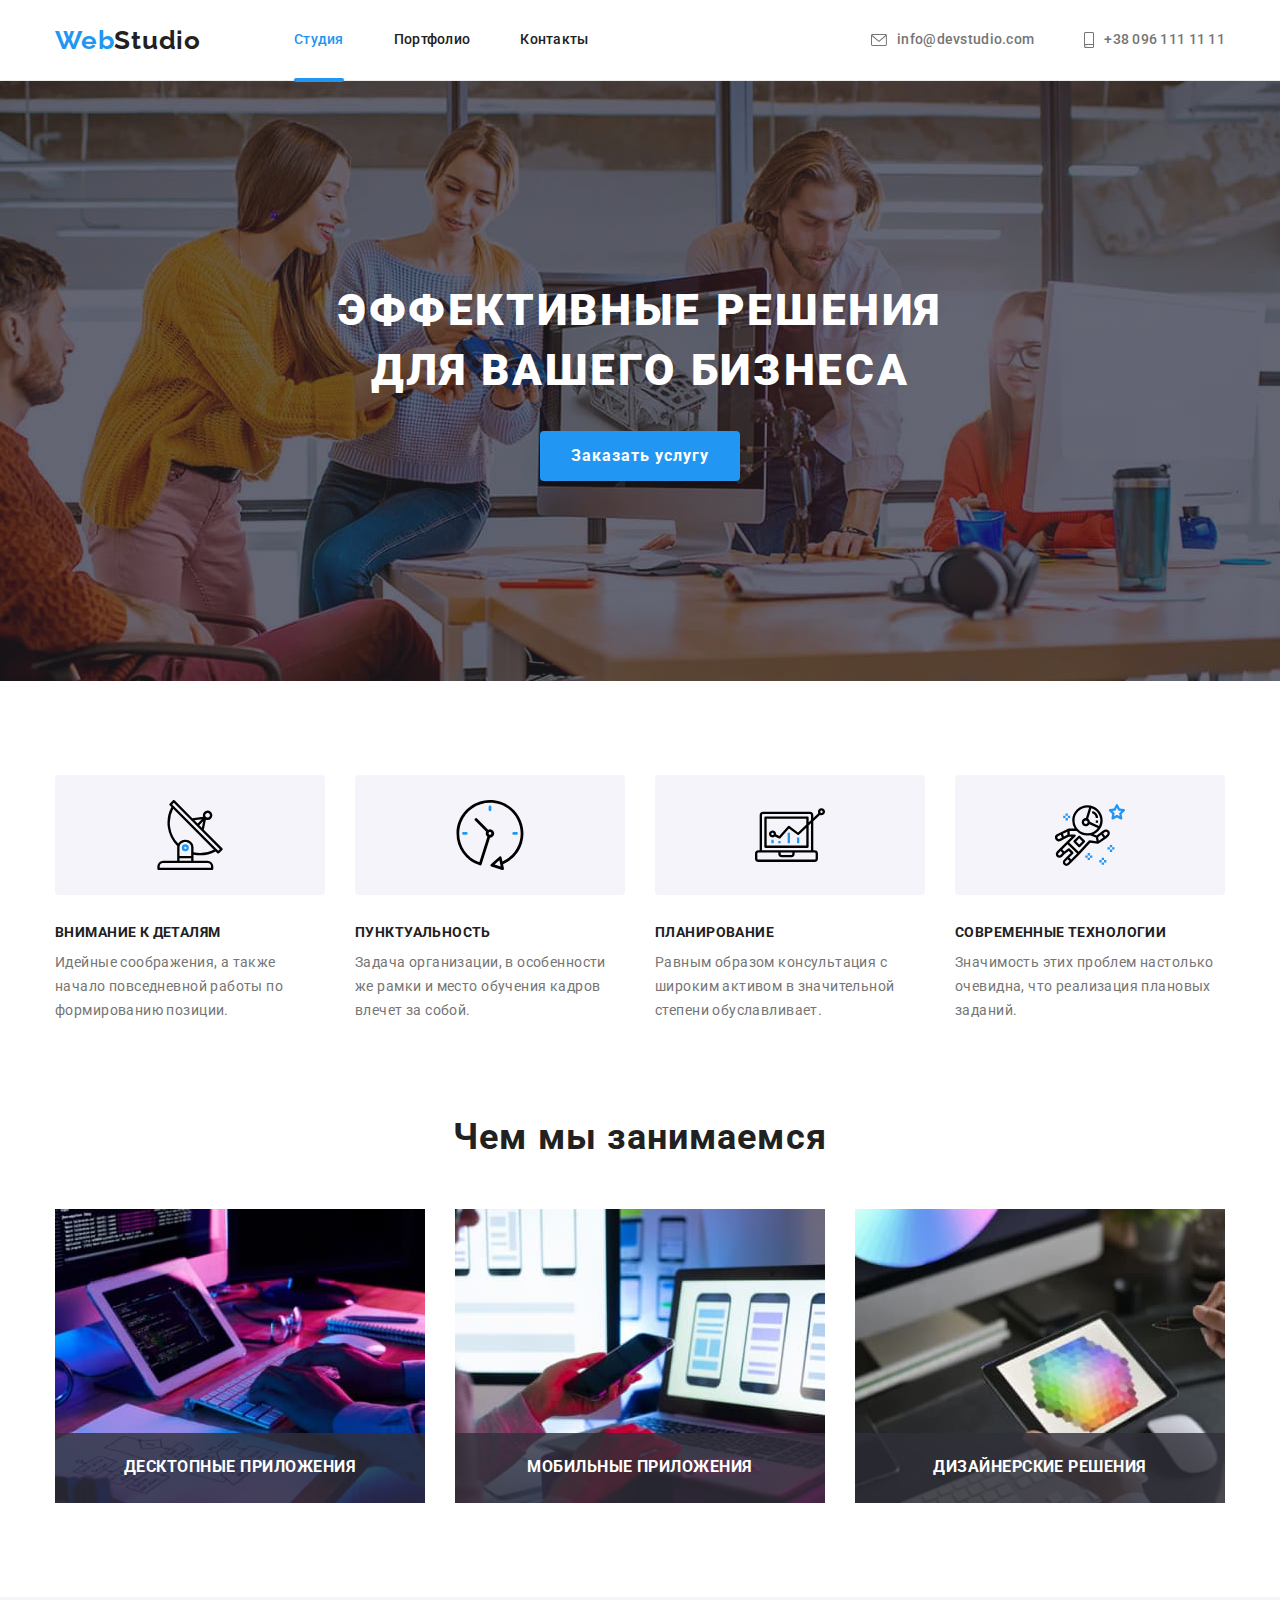
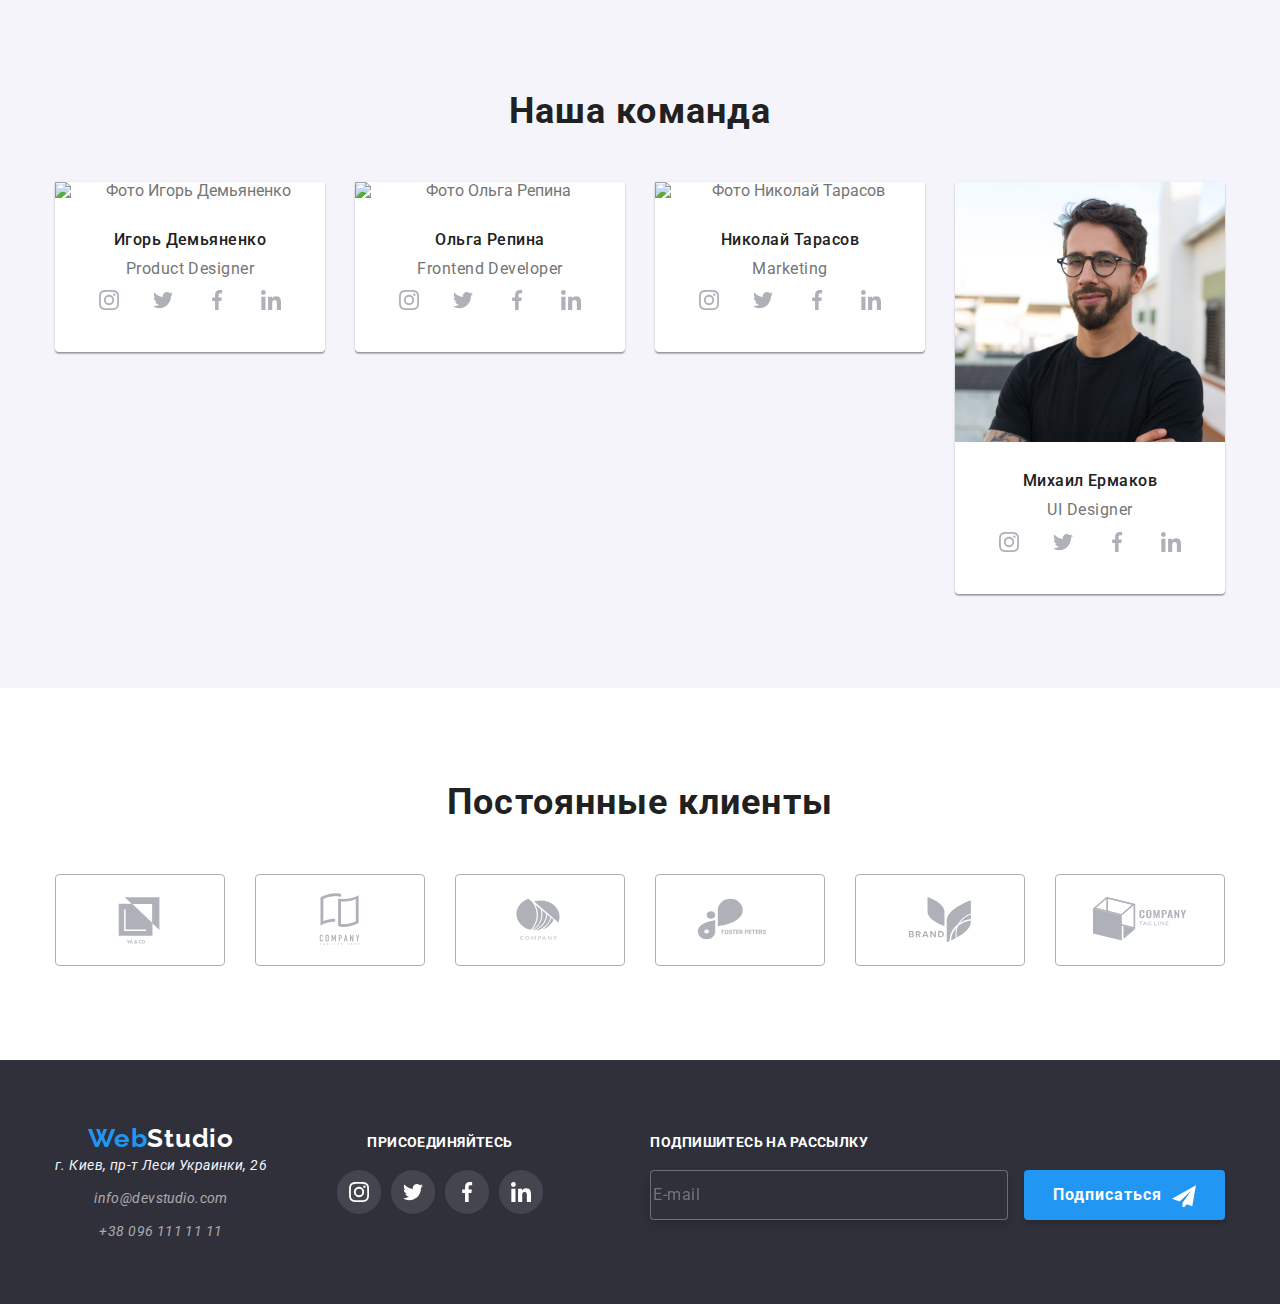
==== commit 5f81dc98: "add-foto" ====
--- a/index.html
+++ b/index.html
@@ -129,7 +129,7 @@
                     <img class="foto__images" 
                     srcset="./images/box-1-x2.jpg   2x,
                             ./images/box-1.jpg      1x "
-                    src="./images/box-1.jpg" alt="Руки на клавиатуре" width="370">
+                    src="./images/box-1.jpg" alt="Руки на клавиатуре" >
 
                     <p class="foto-text" >Десктопные приложения</p>
                 </li>
@@ -137,7 +137,7 @@
                     <img class="foto__images"
                     srcset="./images/box-2-x2.jpg    2x,
                             ./images/box-2.jpg       1x " 
-                    src="./images/box-2.jpg" alt="Работа за ноутбуком" width="370"> 
+                    src="./images/box-2.jpg" alt="Работа за ноутбуком" > 
                     
                     <p class="foto-text" > Мобильные приложения</p>
                 </li>
@@ -145,7 +145,7 @@
                     <img class="foto__images"
                     srcset="./images/box-3-x2.jpg    2x,
                             ./images/box-3.jpg       1x "
-                    src="./images/box-3.jpg" alt="Цветная палитра на планшете " width="370"> 
+                    src="./images/box-3.jpg" alt="Цветная палитра на планшете " > 
                     <p class="foto-text" >Дизайнерские решения  </p>
                 </li>
             </ul>
@@ -160,10 +160,21 @@
                 <ul class="list carts">
                 <li class="carts__item">
                     <div class="cart">
-                    <img class="cart__images"  
-                    srcset="./images/Foto-1.jpg      1x,
-                            ./images/foto-1-x2.jpg   2x"
-                    src="./images/Foto-1.jpg" alt="Фото Игорь Демьяненко" width="270">
+                        <picture>
+                            <source
+                            srcset="./images/foto-1.jpg      1x,
+                                    ./images/foto-1-x2.jpg   2x"
+                            media="(min-width: 1200px)">
+                            <source
+                            srcset="./images/foto-tablet-1.jpg     1x,
+                                    ./images/foto-tablet-1-x2.jpg  2x"
+                            media="(min-width:768px)">
+                            <source
+                            srcset="./images/foto-mobile-1.jpg      1x,
+                                    ./images/foto-mobile-1-x2.jpg   2x"
+                            media="(min-width:767px)"        >
+                        </picture>
+                    <img class="cart__images" src="./images/foto-1.jpg" alt="Фото Игорь Демьяненко">
                         <div class="cart__body">
                         <h3 class="carts__title">Игорь Демьяненко</h3>
                         <p class="carts__text" lang="en">Product Designer</p>
@@ -179,10 +190,21 @@
                 </li>
                 <li class="carts__item">
                     <div class="cart">
-                    <img class="cart__images" 
-                    srcset="./images/Foto-2.jpg      1x,
-                            ./images/foto-2-x2.jpg   2x"
-                    src="./images/Foto-2.jpg" alt="Фото Ольга Репина" width="270">
+                        <picture>
+                            <source
+                            srcset="./images/foto-2.jpg      1x,
+                                    ./images/foto-2-x2.jpg   2x"
+                            media="(min-width: 1200px)">
+                            <source
+                            srcset="./images/foto-tablet-2.jpg     1x,
+                                    ./images/foto-tablet-2-x2.jpg  2x"
+                            media="(min-width:768px)">
+                            <source
+                            srcset="./images/foto-mobile-2.jpg      1x,
+                                    ./images/foto-mobile-2-x2.jpg   2x"
+                            media="(min-width:767px)"        >
+                        </picture>
+                    <img class="cart__images" src="./images/foto-2.jpg" alt="Фото Ольга Репина" >
                         <div class="cart__body">
                         <h3 class="carts__title">Ольга Репина</h3>
                         <p class="carts__text" lang="en">Frontend Developer</p>
@@ -197,10 +219,21 @@
                 </li>
                 <li class="carts__item">
                     <div class="cart">
-                    <img class="cart__images" 
-                    srcset="./images/Foto-3.jpg      1x,
-                            ./images/foto-3-x2.jpg   2x"
-                    src="./images/Foto-3.jpg" alt="Фото Николай Тарасов" width="270">
+                        <picture>
+                            <source
+                            srcset="./images/foto-3.jpg      1x,
+                                    ./images/foto-3-x2.jpg   2x"
+                            media="(min-width: 1200px)">
+                            <source
+                            srcset="./images/foto-tablet-3.jpg     1x,
+                                    ./images/foto-tablet-3-x2.jpg  2x" 
+                            media="(min-width:768px)">
+                            <source
+                            srcset="./images/foto-mobile-3.jpg      1x,
+                                    ./images/foto-mobile-3-x2.jpg   2x"
+                            media="(min-width:767px)"        >
+                        </picture>
+                        <img class="cart__images" src="./images/foto-3.jpg" alt="Фото Николай Тарасов" >
                         <div class="cart__body">
                         <h3 class="carts__title">Николай Тарасов</h3>
                         <p class="carts__text" lang="en">Marketing</p>
@@ -215,10 +248,21 @@
                 </li>
                 <li class="carts__item">
                     <div class="cart">
-                    <img class="cart__images" 
-                    srcset="./images/Foto-4.jpg      1x,
-                            ./images/foto-4-x2.jpg   2x"
-                    src="./images/Foto-4.jpg" alt="Фото Михаил Ермаков" width="270">
+                        <picture>
+                            <source
+                            srcset="./images/foto-4.jpg      1x,
+                                    ./images/foto-4-x2.jpg   2x"
+                            media="(min-width: 1200px)">
+                            <source
+                            srcset="./images/foto-tablet-4.jpg     1x,
+                                    ./images/foto-tablet-4-x2.jpg  2x"
+                            media="(min-width:768px)">
+                            <source
+                            srcset="./images/foto-mobile-4.jpg      1x,
+                                    ./images/foto-mobile-4-x2.jpg   2x"
+                            media="(min-width:767px)"        >
+                        </picture>
+                    <img class="cart__images" src="./images/Foto-4.jpg" alt="Фото Михаил Ермаков" >
                         <div class="cart__body">
                         <h3 class="carts__title">Михаил Ермаков</h3>
                         <p  class="carts__text" lang="en"> UI Designer</p>
@@ -333,7 +377,7 @@
                     <button class="btn btn__hero" type="submit"> Отправить </button>
                     
                 </form>    
-                
+                 
             </div>
         </div>
     <script src="./js/menu.js"></script>
--- a/css/main.min.css
+++ b/css/main.min.css
@@ -1,2 +1,2 @@
-.link{text-decoration:none}.list{margin-top:0;margin-bottom:0;padding:0;list-style:none}.images{display:block;max-width:100%;height:auto}.site-navigation__link{font-weight:500;font-size:14px;line-height:1.14;letter-spacing:0.02em}.fake-title{position:absolute;width:1px;height:1px;margin:-1px;border:0;padding:0;clip:rect(0 0 0 0);overflow:hidden}body{font-family:Roboto, sans-serif;color:#757575;background-color:#fff}.section{padding-top:60px;padding-bottom:60px}@media screen and (min-width: 1200px){.section{padding-top:94px;padding-bottom:94px}}@media screen and (min-width: 1200px){.section-not-padding-top{padding-top:0}}@media screen and (max-width: 1199px){.section-not-padding-top{display:none}}.section-team-carts{background-color:#F5F4FA}.container{min-width:200px;padding:0 15px;margin:0 auto}.container--header{min-width:200px;padding:0 15px;margin:0 auto}@media screen and (min-width: 480px){.container{width:450px}}@media screen and (min-width: 768px){.container{width:768px}}@media screen and (min-width: 1200px){.container{width:1200px}}.container-flex{display:-webkit-box;display:-ms-flexbox;display:flex;-webkit-box-align:center;-ms-flex-align:center;align-items:center;margin-right:auto}.menu__wrapper{display:-webkit-box;display:-ms-flexbox;display:flex}@media screen and (min-width: 767px){.menu__wrapper{-webkit-box-align:center;-ms-flex-align:center;align-items:center;margin-right:auto}}.header{width:100%;min-height:80px;background-color:#fff;border-bottom:1px solid #ECECEC}.mob-menu{position:fixed;background-color:#fff;width:100vw;height:100vh;top:0;left:0;z-index:99;padding-top:48px;padding-bottom:48px;padding-left:40px}.mob-container{display:-webkit-box;display:-ms-flexbox;display:flex;-webkit-box-orient:vertical;-webkit-box-direction:normal;-ms-flex-direction:column;flex-direction:column;-webkit-box-pack:justify;-ms-flex-pack:justify;justify-content:space-between;height:100%}.mob-menu__item:not(:last-child){margin-bottom:32px}.mob-menu__link{display:block;font-weight:500;font-size:40px;line-height:calc(47 / 40);letter-spacing:0.02em;color:#212121;-webkit-transition:color 250ms cubic-bezier(0.4, 0, 0.2, 1);transition:color 250ms cubic-bezier(0.4, 0, 0.2, 1)}.mob-menu__link:hover,.mob-menu__link:focus{color:#2196f3}.mob-menu-contacts{margin-bottom:64px}.mob-menu-contacts__link{font-weight:500;font-size:8vw;line-height:calc(40 / 34);letter-spacing:0.02em;color:#757575;display:block;margin-bottom:32px;-webkit-transition-property:color;transition-property:color;-webkit-transition-duration:250ms;transition-duration:250ms;-webkit-transition-timing-function:cubic-bezier(0.4, 0, 0.2, 1);transition-timing-function:cubic-bezier(0.4, 0, 0.2, 1)}.mob-menu-contacts__link:hover,.mob-menu-contacts__link:focus{color:#2196f3}.mob-menu-contacts__link-mail{font-weight:500;font-size:6vw;line-height:calc(28 / 24);letter-spacing:0.02em;color:#757575;display:block;-webkit-transition-property:color;transition-property:color;-webkit-transition-duration:250ms;transition-duration:250ms;-webkit-transition-timing-function:cubic-bezier(0.4, 0, 0.2, 1);transition-timing-function:cubic-bezier(0.4, 0, 0.2, 1)}.mob-menu-contacts__link-mail:hover,.mob-menu-contacts__link-mail:focus{color:#2196f3}.is-hidden{pointer-events:none;visibility:hidden;opacity:0}.mob-menu-social{display:-webkit-box;display:-ms-flexbox;display:flex;-ms-flex-wrap:wrap;flex-wrap:wrap}.mob-menu-social__link{font-size:18px;line-height:calc(22 / 18);letter-spacing:0.02em;color:#2196f3;padding-right:10px;padding-left:10px}.mob-menu-social__item+.mob-menu-social__item::before{content:"";border-right:1px solid rgba(33,33,33,0.2);-webkit-transform:rotate(90deg);transform:rotate(90deg)}.mob-current{color:#2196f3}.logo{display:block;font-family:Raleway;color:#2196f3;font-weight:700;font-size:26px;line-height:1.19;letter-spacing:0.03em}.logo--position{margin-right:93px;padding-top:24px;padding-bottom:24px}.logo--black{color:#212121}.logo--white{color:#fff}@media screen and (min-width: 768px) and (max-width: 1199px){.logo{margin-right:88px}}.wrap{display:-webkit-box;display:-ms-flexbox;display:flex;-webkit-box-align:center;-ms-flex-align:center;align-items:center;margin-right:auto}.site-navigation{display:-webkit-box;display:-ms-flexbox;display:flex;-webkit-box-align:center;-ms-flex-align:center;align-items:center}@media screen and (max-width: 480px){.site-navigation{display:none}}@media screen and (max-width: 767px){.site-navigation{display:none}}.site-navigation__item:not(:last-child){margin-right:50px}.site-navigation__link{display:block;position:relative;padding-top:32px;padding-bottom:32px;color:#212121;-webkit-transition-property:color;transition-property:color;-webkit-transition-duration:250ms;transition-duration:250ms;-webkit-transition-timing-function:cubic-bezier(0.4, 0, 0.2, 1);transition-timing-function:cubic-bezier(0.4, 0, 0.2, 1)}.site-navigation__link:focus,.site-navigation__link:hover{color:#2196f3}.current{color:#2196f3}.current::after{content:"";position:absolute;left:0;bottom:-2px;width:100%;height:4px;border-radius:2px;background-color:#2196f3}@media screen and (max-width: 767px){.contacts-wrapper{display:none}}.contacts{display:-webkit-box;display:-ms-flexbox;display:flex}@media screen and (min-width: 768px) and (max-width: 1199px){.contacts{display:-webkit-box;display:-ms-flexbox;display:flex;-webkit-box-orient:vertical;-webkit-box-direction:normal;-ms-flex-direction:column;flex-direction:column}}@media screen and (min-width: 768px){.contacts__item:not(:last-child){margin-bottom:10px;margin-right:0}}@media screen and (min-width: 1200px){.contacts__item:not(:last-child){margin-right:50px;margin-bottom:0}}.contacts__link{color:#757575;-webkit-transition-property:color;transition-property:color;-webkit-transition-duration:250ms;transition-duration:250ms;-webkit-transition-timing-function:cubic-bezier(0.4, 0, 0.2, 1);transition-timing-function:cubic-bezier(0.4, 0, 0.2, 1)}@media screen and (min-width: 768px){.contacts__link{font-size:12px;font-weight:500;line-height:1.14;letter-spacing:0.02em;display:-webkit-box;display:-ms-flexbox;display:flex;-webkit-box-align:center;-ms-flex-align:center;align-items:center}}@media screen and (min-width: 1200px){.contacts__link{padding-top:32px;padding-bottom:32px;font-weight:500;font-size:14px;line-height:1.14;letter-spacing:0.02em}}.contacts__link:hover,.contacts__link:focus{color:#2196f3}.smartphone{width:10px;height:16px;margin-right:10px;fill:currentColor}.envelope{width:16px;height:12px;margin-right:10px;fill:currentColor}.hero{padding-top:118px;padding-bottom:118px;max-width:480px;margin-right:auto;margin-left:auto;background-image:-webkit-gradient(linear, left top, right top, from(rgba(47,48,58,0.4)), to(rgba(47,48,58,0.4))),url(../images/hero-img-mob.jpg);background-image:linear-gradient(to right, rgba(47,48,58,0.4), rgba(47,48,58,0.4)),url(../images/hero-img-mob.jpg);background-position:center;background-repeat:no-repeat;background-size:cover;background-color:#2f303a;text-align:center}@media (min-device-pixel-ratio: 2), (-webkit-min-device-pixel-ratio: 2), (min-resolution: 192dpi), (min-resolution: 2dppx){.hero{background-image:-webkit-gradient(linear, left top, right top, from(rgba(47,48,58,0.4)), to(rgba(47,48,58,0.4))),url(../images/hero-img-mob-x2.jpg);background-image:linear-gradient(to right, rgba(47,48,58,0.4), rgba(47,48,58,0.4)),url(../images/hero-img-mob-x2.jpg)}}@media screen and (min-width: 768px){.hero{max-width:768px;background-image:-webkit-gradient(linear, left top, right top, from(rgba(47,48,58,0.4)), to(rgba(47,48,58,0.4))),url(../images/hero-img-table.jpg);background-image:linear-gradient(to right, rgba(47,48,58,0.4), rgba(47,48,58,0.4)),url(../images/hero-img-table.jpg)}}@media screen and (min-width: 768px) and (min-device-pixel-ratio: 2), screen and (min-width: 768px) and (-webkit-min-device-pixel-ratio: 2), screen and (min-width: 768px) and (min-resolution: 192dpi), screen and (min-width: 768px) and (min-resolution: 2dppx){.hero{background-image:-webkit-gradient(linear, left top, right top, from(rgba(47,48,58,0.4)), to(rgba(47,48,58,0.4))),url(../images/hero-img-table-x2.jpg);background-image:linear-gradient(to right, rgba(47,48,58,0.4), rgba(47,48,58,0.4)),url(../images/hero-img-table-x2.jpg)}}@media screen and (min-width: 1200px){.hero{max-width:1600px;min-height:600px;padding-top:200px;padding-bottom:200px;background-image:-webkit-gradient(linear, left top, right top, from(rgba(47,48,58,0.4)), to(rgba(47,48,58,0.4))),url(../images/hero-img.jpg);background-image:linear-gradient(to right, rgba(47,48,58,0.4), rgba(47,48,58,0.4)),url(../images/hero-img.jpg)}}@media screen and (min-width: 1200px) and (min-device-pixel-ratio: 2), screen and (min-width: 1200px) and (-webkit-min-device-pixel-ratio: 2), screen and (min-width: 1200px) and (min-resolution: 192dpi), screen and (min-width: 1200px) and (min-resolution: 2dppx){.hero{background-image:-webkit-gradient(linear, left top, right top, from(rgba(47,48,58,0.4)), to(rgba(47,48,58,0.4))),url(../images/hero-img-x2.jpg);background-image:linear-gradient(to right, rgba(47,48,58,0.4), rgba(47,48,58,0.4)),url(../images/hero-img-x2.jpg)}}.hero__title{color:#fff;text-transform:uppercase;text-align:center;margin-top:0;margin-left:auto;margin-right:auto;margin-bottom:30px;font-weight:900;font-size:26px;line-height:1.61;letter-spacing:0.06em}@media screen and (min-width: 768px){.hero__title{width:360px;font-weight:900;font-size:26px;line-height:calc(42 / 26);letter-spacing:0.06em;text-transform:uppercase}}@media screen and (min-width: 1200px){.hero__title{width:696px;height:120px;margin-bottom:30px;padding:0;font-weight:900;font-size:44px;line-height:1.36;letter-spacing:0.06em}}.btn,.btn__hero,.footer-btn{cursor:pointer;min-height:38px;padding:6px 22px;color:#212121;background-color:#f5f4fa;font-family:inherit;font-style:inherit;font-weight:500;font-size:16px;line-height:1.62;letter-spacing:0.03em;border:0;border-radius:4px;-webkit-transition-property:color, background-color, -webkit-box-shadow;transition-property:color, background-color, -webkit-box-shadow;transition-property:color, background-color, box-shadow;transition-property:color, background-color, box-shadow, -webkit-box-shadow;-webkit-transition-duration:250ms;transition-duration:250ms;-webkit-transition-timing-function:cubic-bezier(0.4, 0, 0.2, 1);transition-timing-function:cubic-bezier(0.4, 0, 0.2, 1)}.btn:hover,.btn__hero:hover,.footer-btn:hover,.btn:focus,.btn__hero:focus,.footer-btn:focus{color:#fff;background-color:#2196f3;-webkit-box-shadow:0px 3px 1px rgba(0,0,0,0.1),0px 1px 2px rgba(0,0,0,0.08),0px 2px 2px rgba(0,0,0,0.12);box-shadow:0px 3px 1px rgba(0,0,0,0.1),0px 1px 2px rgba(0,0,0,0.08),0px 2px 2px rgba(0,0,0,0.12)}.btn__hero,.footer-btn{min-width:200px;min-height:50px;color:#fff;background-color:#2196f3;font-weight:700;font-size:16px;line-height:1.87;letter-spacing:0.06em;-webkit-box-shadow:0px 4px 4px rgba(0,0,0,0.15);box-shadow:0px 4px 4px rgba(0,0,0,0.15);-webkit-transition-property:background-color, color;transition-property:background-color, color;-webkit-transition-duration:250ms;transition-duration:250ms;-webkit-transition-timing-function:cubic-bezier(0.4, 0, 0.2, 1);transition-timing-function:cubic-bezier(0.4, 0, 0.2, 1)}.btn__hero:focus,.footer-btn:focus,.btn__hero:hover,.footer-btn:hover{background-color:#188ce8}.active{color:#fff;background-color:#2196f3}.footer-btn{display:-webkit-inline-box;display:-ms-inline-flexbox;display:inline-flex;-webkit-box-align:center;-ms-flex-align:center;align-items:center;-webkit-box-pack:center;-ms-flex-pack:center;justify-content:center;cursor:pointer;padding:10px 29px;border:0;border-radius:4px;font-weight:700;line-height:1.87;letter-spacing:0.06em}.btn-text{margin-right:10px}.social-icon-btn{width:24px;height:24px;fill:currentColor}.close-menu-batton{position:absolute;top:10px;right:10px;display:-webkit-box;display:-ms-flexbox;display:flex;-webkit-box-pack:center;-ms-flex-pack:center;justify-content:center;-webkit-box-align:center;-ms-flex-align:center;align-items:center;padding:0;margin:0;width:40px;height:40px;background-color:transparent;border:0;-webkit-transition-property:color;transition-property:color;-webkit-transition-duration:250ms;transition-duration:250ms;-webkit-transition-timing-function:cubic-bezier(0.4, 0, 0.2, 1);transition-timing-function:cubic-bezier(0.4, 0, 0.2, 1)}@media screen and (min-width: 768px){.close-menu-batton{display:none}}.close-menu-batton:hover,.close-menu-batton:focus{color:#2196f3}.open-menu-batton{position:absolute;top:10px;right:10px;display:-webkit-box;display:-ms-flexbox;display:flex;-webkit-box-pack:center;-ms-flex-pack:center;justify-content:center;-webkit-box-align:center;-ms-flex-align:center;align-items:center;padding:0;margin:0;width:40px;height:40px;background-color:transparent;border:0;-webkit-transition-property:color;transition-property:color;-webkit-transition-duration:250ms;transition-duration:250ms;-webkit-transition-timing-function:cubic-bezier(0.4, 0, 0.2, 1);transition-timing-function:cubic-bezier(0.4, 0, 0.2, 1)}@media screen and (min-width: 768px){.open-menu-batton{display:none}}.open-menu-batton:hover,.open-menu-batton:focus{color:#2196f3}.icon-cross{fill:currentColor}.icon-menu{margin-top:10px;margin-left:auto;fill:currentColor}@media screen and (min-width: 768px){.features{display:-webkit-box;display:-ms-flexbox;display:flex;-ms-flex-wrap:wrap;flex-wrap:wrap;margin:-15px}}@media screen and (max-width: 767px){.features__item{text-align:left}.features__item:not(:last-child){margin-bottom:30px}}@media screen and (min-width: 768px){.features__item{-ms-flex-preferred-size:calc(100% / 2 - 30px);flex-basis:calc(100% / 2 - 30px);margin:15px}}@media screen and (min-width: 1200px){.features__item{-ms-flex-preferred-size:calc(100% / 4 - 30px);flex-basis:calc(100% / 4 - 30px)}}.fake-title{position:absolute;width:1px;height:1px;margin:-1px;border:0;padding:0;white-space:nowrap;-webkit-clip-path:inset(100%);clip-path:inset(100%);clip:rect(0 0 0 0);overflow:hidden}.features__title{margin:0 0 10px 0;color:#212121;font-weight:700;font-size:14px;line-height:1.14;letter-spacing:0.03em;text-transform:uppercase}.features__text{margin:0;padding:0;font-size:14px;line-height:1.71;letter-spacing:0.03em}.features__thumb{display:-webkit-box;display:-ms-flexbox;display:flex;-webkit-box-align:center;-ms-flex-align:center;align-items:center;margin-bottom:30px;border-radius:4px;width:100%;min-height:120px;border-radius:4px;background-color:#f5f4fa}.features__antenna,.features__clock,.features__diagram,.features__astronaut{display:block;width:70px;height:70px;margin-right:auto;margin-left:auto}.title{margin:0 0 50px 0;text-align:center;color:#212121;font-weight:700;font-size:36px;line-height:1.16;letter-spacing:0.03em}.foto{display:-webkit-box;display:-ms-flexbox;display:flex;-webkit-box-align:center;-ms-flex-align:center;align-items:center;text-align:left}.foto__item:not(:last-child){margin-right:30px}.foto__item{position:relative}.foto__images{display:block;max-width:100%;height:auto}.foto-text{display:-webkit-box;display:-ms-flexbox;display:flex;-webkit-box-align:center;-ms-flex-align:center;align-items:center;-webkit-box-pack:center;-ms-flex-pack:center;justify-content:center;position:absolute;bottom:0;left:0;width:100%;height:70px;font-weight:700;line-height:calc(16 / 14);letter-spacing:0.03em;text-transform:uppercase;color:#fff;background-color:rgba(47,48,58,0.8);margin:0}.team-carts{background-color:#F5F4FA}.carts{text-align:center}@media screen and (min-width: 768px){.carts{display:-webkit-box;display:-ms-flexbox;display:flex;-ms-flex-wrap:wrap;flex-wrap:wrap;-webkit-box-pack:justify;-ms-flex-pack:justify;justify-content:space-between;margin:-15px}}.carts__item{display:block;width:100%;margin:15px 0;max-width:450px}@media screen and (min-width: 768px){.carts__item{-ms-flex-preferred-size:calc(100% / 2 - 30px);flex-basis:calc(100% / 2 - 30px);margin:15px}}@media screen and (min-width: 1200px){.carts__item{-ms-flex-preferred-size:calc(100% / 4 - 30px);flex-basis:calc(100% / 4 - 30px)}}.cart{background-color:#fff;-webkit-box-shadow:0px 1px 3px rgba(0,0,0,0.12),0px 1px 1px rgba(0,0,0,0.14),0px 2px 1px rgba(0,0,0,0.2);box-shadow:0px 1px 3px rgba(0,0,0,0.12),0px 1px 1px rgba(0,0,0,0.14),0px 2px 1px rgba(0,0,0,0.2);border-radius:0px 0px 4px 4px}.cart__body{padding-top:30px;padding-bottom:30px}.carts__title{margin:0 0 10px 0;color:#212121;font-weight:500;font-size:16px;line-height:1.18;letter-spacing:0.03em}.carts__text{margin:0;padding:0;font-size:16px;line-height:1.18;letter-spacing:0.03em}.social{display:-webkit-box;display:-ms-flexbox;display:flex;-webkit-box-pack:center;-ms-flex-pack:center;justify-content:center}.social__list:not(:last-child){margin-right:10px}.social__item{display:-webkit-box;display:-ms-flexbox;display:flex;-webkit-box-pack:center;-ms-flex-pack:center;justify-content:center;-webkit-box-align:center;-ms-flex-align:center;align-items:center;width:44px;height:44px;border-radius:50%;color:#AFB1B8;-webkit-transition-property:color, background-color;transition-property:color, background-color;-webkit-transition-duration:250ms;transition-duration:250ms;-webkit-transition-timing-function:cubic-bezier(0.4, 0, 0.2, 1);transition-timing-function:cubic-bezier(0.4, 0, 0.2, 1)}.social__item:hover,.social__item:focus{color:#fff;background-color:#2196f3}.social__icon{width:20px;height:20px;fill:currentColor}.gerular-clients{display:-webkit-box;display:-ms-flexbox;display:flex;-ms-flex-wrap:wrap;flex-wrap:wrap;margin:-15px}@media screen and (min-width: 1200px){.gerular-clients{max-height:184px}}@media screen and (max-width: 767px){.gerular-clients__list{margin:15px;width:calc(100% / 2 - 30px)}}@media screen and (min-width: 768px){.gerular-clients__list{margin:15px;width:calc(100% / 3 - 30px)}}@media screen and (min-width: 1200px){.gerular-clients__list{margin-right:15px;width:calc(100% / 6 - 30px)}}.gerular-clients__item{display:-webkit-box;display:-ms-flexbox;display:flex;-webkit-box-pack:center;-ms-flex-pack:center;justify-content:center;-webkit-box-align:center;-ms-flex-align:center;align-items:center;height:92px;color:#AFB1B8;border:1px solid #AFB1B8;border-radius:4px;-webkit-transition-property:color, border;transition-property:color, border;-webkit-transition-duration:250ms;transition-duration:250ms;-webkit-transition-timing-function:cubic-bezier(0.4, 0, 0.2, 1);transition-timing-function:cubic-bezier(0.4, 0, 0.2, 1)}.gerular-clients__item:hover,.gerular-clients__item:focus{color:#2196f3;border:1px solid #2196f3}.gerular-clients__clients{width:106px;height:60px;fill:currentColor}.footer{padding:60px 0;margin:0 auto;background-color:#2f303a}@media screen and (max-width: 1199px){.footer{text-align:center}}.footer__text{padding:0;margin:0 0 9px 0;color:#f5f4fa;font-size:14px;line-height:1.71;letter-spacing:0.03em}.footer__item:not(:last-child){margin-bottom:9px}.footer__contacts{color:rgba(255,255,255,0.6);font-size:14px;line-height:1.71;letter-spacing:0.03em;-webkit-transition-property:color;transition-property:color;-webkit-transition-duration:250ms;transition-duration:250ms;-webkit-transition-timing-function:cubic-bezier(0.4, 0, 0.2, 1);transition-timing-function:cubic-bezier(0.4, 0, 0.2, 1)}.footer__contacts:hover,.footer__contacts:focus{color:#2196f3}@media screen and (min-width: 1200px){.footer .container{display:-webkit-box;display:-ms-flexbox;display:flex;-webkit-box-align:baseline;-ms-flex-align:baseline;align-items:baseline}}@media screen and (max-width: 767px){.footer__tablet{margin-bottom:60px}}@media screen and (min-width: 768px){.footer__tablet{display:-webkit-box;display:-ms-flexbox;display:flex;-ms-flex-pack:distribute;justify-content:space-around;-webkit-box-align:baseline;-ms-flex-align:baseline;align-items:baseline}}@media screen and (min-width: 1200px){.footer__tablet{text-align:center;margin-bottom:0;margin-right:auto}}@media screen and (max-width: 767px){.footer__navigation{margin-bottom:60px}}@media screen and (min-width: 768px){.footer__navigation{margin-right:0px}}@media screen and (min-width: 1200px){.footer__navigation{margin-right:70px}}.footer__social-text{margin-bottom:20px;font-weight:700;font-size:14px;line-height:calc(16 / 14);letter-spacing:0.03em;text-transform:uppercase;color:#fff}@media screen and (min-width: 1200px){.footer__form{margin-left:93px}}.foter__list{display:-webkit-box;display:-ms-flexbox;display:flex;-webkit-box-pack:center;-ms-flex-pack:center;justify-content:center}.foter__social-item{display:-webkit-box;display:-ms-flexbox;display:flex;-webkit-box-pack:center;-ms-flex-pack:center;justify-content:center;-webkit-box-align:center;-ms-flex-align:center;align-items:center;width:44px;height:44px;border-radius:50%;color:#fff;background-color:rgba(255,255,255,0.1);-webkit-transition-property:background-color;transition-property:background-color;-webkit-transition-duration:250ms;transition-duration:250ms;-webkit-transition-timing-function:cubic-bezier(0.4, 0, 0.2, 1);transition-timing-function:cubic-bezier(0.4, 0, 0.2, 1)}.foter__social-item:hover,.foter__social-item:focus{background-color:#2196f3}.foter__social-list:not(:last-child){margin-right:10px}.social-icon{width:20px;height:20px;fill:currentColor}.footer__e-mail-inpup{margin-bottom:20px;width:100%;height:50px;font-size:16px;line-height:calc(20 / 16);letter-spacing:0.03em;background-color:#2f303a;border:1px solid rgba(255,255,255,0.3);-webkit-filter:drop-shadow(0px 4px 4px rgba(0,0,0,0.15));filter:drop-shadow(0px 4px 4px rgba(0,0,0,0.15));border-radius:4px;color:rgba(255,255,255,0.6)}@media screen and (min-width: 768px){.footer__e-mail-inpup{width:450px;margin-right:12px}}@media screen and (min-width: 1200px){.footer__e-mail-inpup{width:358px;margin-right:12px}}.backdrop{z-index:3;position:fixed;top:0;left:0;width:100%;height:100%;background-color:rgba(0,0,0,0.2);opacity:1;-webkit-transition:opacity 250ms cubic-bezier(0.4, 0, 0.2, 1);transition:opacity 250ms cubic-bezier(0.4, 0, 0.2, 1)}.backdrop.is-hidden .modal{-webkit-transform:translate(-50%, -50%) scale(0.6);transform:translate(-50%, -50%) scale(0.6)}.backdrop.is-hidden{pointer-events:none;visibility:hidden;opacity:0}.modal{width:90%;height:auto;background-color:#fff;border-radius:4px;position:absolute;top:50%;left:50%;-webkit-transform:translate(-50%, -50%) scale(1);transform:translate(-50%, -50%) scale(1);padding:40px;-webkit-transition-property:-webkit-transform;transition-property:-webkit-transform;transition-property:transform;transition-property:transform, -webkit-transform;-webkit-transition-duration:250ms;transition-duration:250ms;-webkit-transition-timing-function:cubic-bezier(0.4, 0, 0.2, 1);transition-timing-function:cubic-bezier(0.4, 0, 0.2, 1)}@media screen and (min-width: 480px){.modal{max-width:528px;width:calc(100% - 30px);max-height:581px;height:calc(100% - 30px)}}.modal__btn-close{display:-webkit-box;display:-ms-flexbox;display:flex;-webkit-box-pack:center;-ms-flex-pack:center;justify-content:center;-webkit-box-align:center;-ms-flex-align:center;align-items:center;position:absolute;top:8px;right:8px;padding:0;width:30px;height:30px;background-color:#fff;border:1px solid rgba(0,0,0,0.1);border-radius:50%;-webkit-transition-property:background-color;transition-property:background-color;-webkit-transition-duration:250ms;transition-duration:250ms;-webkit-transition-timing-function:cubic-bezier(0.4, 0, 0.2, 1);transition-timing-function:cubic-bezier(0.4, 0, 0.2, 1)}.modal__btn-close:hover,.modal__btn-close:focus{color:#2196f3}.modal__close{width:18px;height:18px;fill:currentColor}.modal__form{text-align:center}.modal__title{margin:0 0 12px 0;font-weight:700;font-size:20px;line-height:calc(23 / 20);text-align:center;letter-spacing:0.03em;color:#212121}@media screen and (max-width: 767px){.modal__title{font-size:20px;line-height:calc(30 / 20)}}.modal__label{display:block;position:relative;color:#212121;text-align:left;margin-bottom:10px}.modal__label-text{display:block;font-size:12px;line-height:calc(14/12);letter-spacing:0.01em;color:#757575;margin-bottom:4px}.modal__input{display:block;width:100%;height:40px;padding-left:42px;margin-bottom:10px;border:1px solid rgba(33,33,33,0.2);-webkit-box-sizing:border-box;box-sizing:border-box;border-radius:4px;-webkit-transition-property:border;transition-property:border;-webkit-transition-duration:250ms;transition-duration:250ms;-webkit-transition-timing-function:cubic-bezier(0.4, 0, 0.2, 1);transition-timing-function:cubic-bezier(0.4, 0, 0.2, 1)}.modal__input:focus+.modal__icon{fill:#2196f3}.modal__input:focus{outline:-webkit-focus-ring-color auto 0px;border:1px solid #2196F3;border-radius:4px}.modal__icon{display:block;position:absolute;top:50%;left:0;margin-left:12px;width:18px;height:18px;fill:currentColor;-webkit-transition-property:fill;transition-property:fill;-webkit-transition-duration:250ms;transition-duration:250ms;-webkit-transition-timing-function:cubic-bezier(0.4, 0, 0.2, 1);transition-timing-function:cubic-bezier(0.4, 0, 0.2, 1)}.textarea__label{margin-bottom:20px}.textarea__input{display:block;resize:none;margin:0;padding:12px 16px;width:100%;height:120px;font-size:14px;line-height:calc(16 / 14);letter-spacing:0.01em;color:rgba(117,117,117,0.5);border:1px solid rgba(33,33,33,0.2);border-radius:4px;-webkit-transition:border 250ms cubic-bezier(0.4, 0, 0.2, 1);transition:border 250ms cubic-bezier(0.4, 0, 0.2, 1)}.textarea__input:focus{outline:-webkit-focus-ring-color auto 0px;border:1px solid #2196F3;border-radius:4px}.modal__label-checkbox{position:relative;display:-webkit-box;display:-ms-flexbox;display:flex;-webkit-box-align:center;-ms-flex-align:center;align-items:center;-webkit-box-pack:center;-ms-flex-pack:center;justify-content:center;margin-bottom:30px;text-align:center}.icon{display:inline-block;border:2px solid cubic-bezier(0.4, 0, 0.2, 1);border-radius:4px;width:16px;height:15px;margin-right:7px;-webkit-transition-property:background-color , border;transition-property:background-color , border;-webkit-transition-duration:250ms;transition-duration:250ms;-webkit-transition-timing-function:cubic-bezier(0.4, 0, 0.2, 1);transition-timing-function:cubic-bezier(0.4, 0, 0.2, 1)}.checkbox{position:absolute;width:1px;height:1px;margin:-1px;border:0;padding:0;clip:rect(0 0 0 0);overflow:hidden}.checkbox:checked+.social__icon-checkbox{margin-right:7px;width:16px;height:16px;border-radius:4px;background-color:#2196f3;border:2px solid #2196f3}.social__icon-checkbox{margin-right:7px;width:16px;height:15px;border:2px solid #212121;border-radius:4px;background-color:#fff;-webkit-transition-property:background-color, border;transition-property:background-color, border;-webkit-transition-duration:250ms;transition-duration:250ms;-webkit-transition-timing-function:cubic-bezier(0.4, 0, 0.2, 1);transition-timing-function:cubic-bezier(0.4, 0, 0.2, 1)}.text__checkbox{font-size:14px;line-height:calc(24 / 14);letter-spacing:0.03em;color:var(--text-color);margin:0}.modal__agreement{color:#2196F3;text-decoration-skip-ink:none}.filter{display:-webkit-box;display:-ms-flexbox;display:flex;-webkit-box-pack:center;-ms-flex-pack:center;justify-content:center;-ms-flex-wrap:wrap;flex-wrap:wrap;margin-bottom:40px}@media screen and (min-width: 768px){.filter{margin-bottom:30px}}@media screen and (min-width: 1200px){.filter{margin-bottom:50px}}.filter .item:not(:last-child){margin-right:8px}@media screen and (max-width: 767px){.filter .item{margin-bottom:15px}}.works{display:-webkit-box;display:-ms-flexbox;display:flex;-ms-flex-wrap:wrap;flex-wrap:wrap;margin:-15px}@media screen and (max-width: 767px){.work__item{margin:15px;-ms-flex-preferred-size:calc(100% - 30px);flex-basis:calc(100% - 30px)}}@media screen and (min-width: 768px){.work__item{margin:15px;-ms-flex-preferred-size:calc(100% / 2 - 30px);flex-basis:calc(100% / 2 - 30px)}}@media screen and (min-width: 1200px){.work__item{margin:15px;-ms-flex-preferred-size:calc(100% / 3 - 30px);flex-basis:calc(100% / 3 - 30px)}}.work__title__text{padding:20px 24px;background:#FFFFFF;border:1px solid #EEEEEE;-webkit-box-sizing:border-box;box-sizing:border-box}.work__title{margin:0 0 4px 0;color:#212121;font-weight:700;font-size:18px;line-height:2;letter-spacing:0.03em}.work__text{font-size:16px;line-height:1.87;letter-spacing:0.03em}.work__cart{-webkit-transition-property:-webkit-box-shadow;transition-property:-webkit-box-shadow;transition-property:box-shadow;transition-property:box-shadow, -webkit-box-shadow;-webkit-transition-duration:250ms;transition-duration:250ms;-webkit-transition-timing-function:cubic-bezier(0.4, 0, 0.2, 1);transition-timing-function:cubic-bezier(0.4, 0, 0.2, 1)}.work__cart:hover,.work__cart:focus{-webkit-box-shadow:0px 1px 1px rgba(0,0,0,0.12),0px 4px 4px rgba(0,0,0,0.06),1px 4px 6px rgba(0,0,0,0.16);box-shadow:0px 1px 1px rgba(0,0,0,0.12),0px 4px 4px rgba(0,0,0,0.06),1px 4px 6px rgba(0,0,0,0.16)}.work__cart:hover .product__overlay,.work__cart:focus .product__overlay{-webkit-transform:translateY(0px);transform:translateY(0px)}.card-aside{position:relative;overflow:hidden}.product__overlay{position:absolute;bottom:0;left:0;width:100%;height:100%;background-color:rgba(33,150,243,0.9);-webkit-transform:translateY(101%);transform:translateY(101%);-webkit-transition-property:-webkit-transform;transition-property:-webkit-transform;transition-property:transform;transition-property:transform, -webkit-transform;-webkit-transition-duration:250ms;transition-duration:250ms;-webkit-transition-timing-function:cubic-bezier(0.4, 0, 0.2, 1);transition-timing-function:cubic-bezier(0.4, 0, 0.2, 1);padding:63px 24px;margin:0;font-size:18px;line-height:calc(28 / 18);letter-spacing:0.03em;color:#fff}
+.link{text-decoration:none}.list{margin-top:0;margin-bottom:0;padding:0;list-style:none}.images{display:block;max-width:100%;height:auto}.site-navigation__link{font-weight:500;font-size:14px;line-height:1.14;letter-spacing:0.02em}img{display:block;max-width:100%;height:auto}.fake-title{position:absolute;width:1px;height:1px;margin:-1px;border:0;padding:0;clip:rect(0 0 0 0);overflow:hidden}body{font-family:Roboto, sans-serif;color:#757575;background-color:#fff}.section{padding-top:60px;padding-bottom:60px}@media screen and (min-width: 1200px){.section{padding-top:94px;padding-bottom:94px}}@media screen and (min-width: 1200px){.section-not-padding-top{padding-top:0}}@media screen and (max-width: 1199px){.section-not-padding-top{display:none}}.section-team-carts{background-color:#F5F4FA}.container{min-width:200px;padding:0 15px;margin:0 auto}.container--header{min-width:200px;padding:0 15px;margin:0 auto}@media screen and (min-width: 480px){.container{width:450px}}@media screen and (min-width: 768px){.container{width:768px}}@media screen and (min-width: 1200px){.container{width:1200px}}.container-flex{display:-webkit-box;display:-ms-flexbox;display:flex;-webkit-box-align:center;-ms-flex-align:center;align-items:center;margin-right:auto}.menu__wrapper{display:-webkit-box;display:-ms-flexbox;display:flex}@media screen and (min-width: 767px){.menu__wrapper{-webkit-box-align:center;-ms-flex-align:center;align-items:center;margin-right:auto}}.header{width:100%;min-height:80px;background-color:#fff;border-bottom:1px solid #ECECEC}.mob-menu{position:fixed;background-color:#fff;width:100vw;height:100vh;top:0;left:0;z-index:99;padding-top:48px;padding-bottom:48px;padding-left:40px}.mob-container{display:-webkit-box;display:-ms-flexbox;display:flex;-webkit-box-orient:vertical;-webkit-box-direction:normal;-ms-flex-direction:column;flex-direction:column;-webkit-box-pack:justify;-ms-flex-pack:justify;justify-content:space-between;height:100%}.mob-menu__item:not(:last-child){margin-bottom:32px}.mob-menu__link{display:block;font-weight:500;font-size:40px;line-height:calc(47 / 40);letter-spacing:0.02em;color:#212121;-webkit-transition:color 250ms cubic-bezier(0.4, 0, 0.2, 1);transition:color 250ms cubic-bezier(0.4, 0, 0.2, 1)}.mob-menu__link:hover,.mob-menu__link:focus{color:#2196f3}.mob-menu-contacts{margin-bottom:64px}.mob-menu-contacts__link{font-weight:500;font-size:8vw;line-height:calc(40 / 34);letter-spacing:0.02em;color:#757575;display:block;margin-bottom:32px;-webkit-transition-property:color;transition-property:color;-webkit-transition-duration:250ms;transition-duration:250ms;-webkit-transition-timing-function:cubic-bezier(0.4, 0, 0.2, 1);transition-timing-function:cubic-bezier(0.4, 0, 0.2, 1)}.mob-menu-contacts__link:hover,.mob-menu-contacts__link:focus{color:#2196f3}.mob-menu-contacts__link-mail{font-weight:500;font-size:6vw;line-height:calc(28 / 24);letter-spacing:0.02em;color:#757575;display:block;-webkit-transition-property:color;transition-property:color;-webkit-transition-duration:250ms;transition-duration:250ms;-webkit-transition-timing-function:cubic-bezier(0.4, 0, 0.2, 1);transition-timing-function:cubic-bezier(0.4, 0, 0.2, 1)}.mob-menu-contacts__link-mail:hover,.mob-menu-contacts__link-mail:focus{color:#2196f3}.is-hidden{pointer-events:none;visibility:hidden;opacity:0}.mob-menu-social{display:-webkit-box;display:-ms-flexbox;display:flex;-ms-flex-wrap:wrap;flex-wrap:wrap}.mob-menu-social__link{font-size:18px;line-height:calc(22 / 18);letter-spacing:0.02em;color:#2196f3;padding-right:10px;padding-left:10px}.mob-menu-social__item+.mob-menu-social__item::before{content:"";border-right:1px solid rgba(33,33,33,0.2);-webkit-transform:rotate(90deg);transform:rotate(90deg)}.mob-current{color:#2196f3}.logo{display:block;font-family:Raleway;color:#2196f3;font-weight:700;font-size:26px;line-height:1.19;letter-spacing:0.03em}.logo--position{margin-right:93px;padding-top:24px;padding-bottom:24px}.logo--black{color:#212121}.logo--white{color:#fff}@media screen and (min-width: 768px) and (max-width: 1199px){.logo{margin-right:88px}}.wrap{display:-webkit-box;display:-ms-flexbox;display:flex;-webkit-box-align:center;-ms-flex-align:center;align-items:center;margin-right:auto}.site-navigation{display:-webkit-box;display:-ms-flexbox;display:flex;-webkit-box-align:center;-ms-flex-align:center;align-items:center}@media screen and (max-width: 480px){.site-navigation{display:none}}@media screen and (max-width: 767px){.site-navigation{display:none}}.site-navigation__item:not(:last-child){margin-right:50px}.site-navigation__link{display:block;position:relative;padding-top:32px;padding-bottom:32px;color:#212121;-webkit-transition-property:color;transition-property:color;-webkit-transition-duration:250ms;transition-duration:250ms;-webkit-transition-timing-function:cubic-bezier(0.4, 0, 0.2, 1);transition-timing-function:cubic-bezier(0.4, 0, 0.2, 1)}.site-navigation__link:focus,.site-navigation__link:hover{color:#2196f3}.current{color:#2196f3}.current::after{content:"";position:absolute;left:0;bottom:-2px;width:100%;height:4px;border-radius:2px;background-color:#2196f3}@media screen and (max-width: 767px){.contacts-wrapper{display:none}}.contacts{display:-webkit-box;display:-ms-flexbox;display:flex}@media screen and (min-width: 768px) and (max-width: 1199px){.contacts{display:-webkit-box;display:-ms-flexbox;display:flex;-webkit-box-orient:vertical;-webkit-box-direction:normal;-ms-flex-direction:column;flex-direction:column}}@media screen and (min-width: 768px){.contacts__item:not(:last-child){margin-bottom:10px;margin-right:0}}@media screen and (min-width: 1200px){.contacts__item:not(:last-child){margin-right:50px;margin-bottom:0}}.contacts__link{color:#757575;-webkit-transition-property:color;transition-property:color;-webkit-transition-duration:250ms;transition-duration:250ms;-webkit-transition-timing-function:cubic-bezier(0.4, 0, 0.2, 1);transition-timing-function:cubic-bezier(0.4, 0, 0.2, 1)}@media screen and (min-width: 768px){.contacts__link{font-size:12px;font-weight:500;line-height:1.14;letter-spacing:0.02em;display:-webkit-box;display:-ms-flexbox;display:flex;-webkit-box-align:center;-ms-flex-align:center;align-items:center}}@media screen and (min-width: 1200px){.contacts__link{padding-top:32px;padding-bottom:32px;font-weight:500;font-size:14px;line-height:1.14;letter-spacing:0.02em}}.contacts__link:hover,.contacts__link:focus{color:#2196f3}.smartphone{width:10px;height:16px;margin-right:10px;fill:currentColor}.envelope{width:16px;height:12px;margin-right:10px;fill:currentColor}.hero{padding-top:118px;padding-bottom:118px;max-width:480px;margin-right:auto;margin-left:auto;background-image:-webkit-gradient(linear, left top, right top, from(rgba(47,48,58,0.4)), to(rgba(47,48,58,0.4))),url(../images/hero-img-mob.jpg);background-image:linear-gradient(to right, rgba(47,48,58,0.4), rgba(47,48,58,0.4)),url(../images/hero-img-mob.jpg);background-position:center;background-repeat:no-repeat;background-size:cover;background-color:#2f303a;text-align:center}@media (min-device-pixel-ratio: 2), (-webkit-min-device-pixel-ratio: 2), (min-resolution: 192dpi), (min-resolution: 2dppx){.hero{background-image:-webkit-gradient(linear, left top, right top, from(rgba(47,48,58,0.4)), to(rgba(47,48,58,0.4))),url(../images/hero-img-mob-x2.jpg);background-image:linear-gradient(to right, rgba(47,48,58,0.4), rgba(47,48,58,0.4)),url(../images/hero-img-mob-x2.jpg)}}@media screen and (min-width: 768px){.hero{max-width:768px;background-image:-webkit-gradient(linear, left top, right top, from(rgba(47,48,58,0.4)), to(rgba(47,48,58,0.4))),url(../images/hero-img-table.jpg);background-image:linear-gradient(to right, rgba(47,48,58,0.4), rgba(47,48,58,0.4)),url(../images/hero-img-table.jpg)}}@media screen and (min-width: 768px) and (min-device-pixel-ratio: 2), screen and (min-width: 768px) and (-webkit-min-device-pixel-ratio: 2), screen and (min-width: 768px) and (min-resolution: 192dpi), screen and (min-width: 768px) and (min-resolution: 2dppx){.hero{background-image:-webkit-gradient(linear, left top, right top, from(rgba(47,48,58,0.4)), to(rgba(47,48,58,0.4))),url(../images/hero-img-table-x2.jpg);background-image:linear-gradient(to right, rgba(47,48,58,0.4), rgba(47,48,58,0.4)),url(../images/hero-img-table-x2.jpg)}}@media screen and (min-width: 1200px){.hero{max-width:1600px;min-height:600px;padding-top:200px;padding-bottom:200px;background-image:-webkit-gradient(linear, left top, right top, from(rgba(47,48,58,0.4)), to(rgba(47,48,58,0.4))),url(../images/hero-img.jpg);background-image:linear-gradient(to right, rgba(47,48,58,0.4), rgba(47,48,58,0.4)),url(../images/hero-img.jpg)}}@media screen and (min-width: 1200px) and (min-device-pixel-ratio: 2), screen and (min-width: 1200px) and (-webkit-min-device-pixel-ratio: 2), screen and (min-width: 1200px) and (min-resolution: 192dpi), screen and (min-width: 1200px) and (min-resolution: 2dppx){.hero{background-image:-webkit-gradient(linear, left top, right top, from(rgba(47,48,58,0.4)), to(rgba(47,48,58,0.4))),url(../images/hero-img-x2.jpg);background-image:linear-gradient(to right, rgba(47,48,58,0.4), rgba(47,48,58,0.4)),url(../images/hero-img-x2.jpg)}}.hero__title{color:#fff;text-transform:uppercase;text-align:center;margin-top:0;margin-left:auto;margin-right:auto;margin-bottom:30px;font-weight:900;font-size:26px;line-height:1.61;letter-spacing:0.06em}@media screen and (min-width: 768px){.hero__title{width:360px;font-weight:900;font-size:26px;line-height:calc(42 / 26);letter-spacing:0.06em;text-transform:uppercase}}@media screen and (min-width: 1200px){.hero__title{width:696px;height:120px;margin-bottom:30px;padding:0;font-weight:900;font-size:44px;line-height:1.36;letter-spacing:0.06em}}.btn,.btn__hero,.footer-btn{cursor:pointer;min-height:38px;padding:6px 22px;color:#212121;background-color:#f5f4fa;font-family:inherit;font-style:inherit;font-weight:500;font-size:16px;line-height:1.62;letter-spacing:0.03em;border:0;border-radius:4px;-webkit-transition-property:color, background-color, -webkit-box-shadow;transition-property:color, background-color, -webkit-box-shadow;transition-property:color, background-color, box-shadow;transition-property:color, background-color, box-shadow, -webkit-box-shadow;-webkit-transition-duration:250ms;transition-duration:250ms;-webkit-transition-timing-function:cubic-bezier(0.4, 0, 0.2, 1);transition-timing-function:cubic-bezier(0.4, 0, 0.2, 1)}.btn:hover,.btn__hero:hover,.footer-btn:hover,.btn:focus,.btn__hero:focus,.footer-btn:focus{color:#fff;background-color:#2196f3;-webkit-box-shadow:0px 3px 1px rgba(0,0,0,0.1),0px 1px 2px rgba(0,0,0,0.08),0px 2px 2px rgba(0,0,0,0.12);box-shadow:0px 3px 1px rgba(0,0,0,0.1),0px 1px 2px rgba(0,0,0,0.08),0px 2px 2px rgba(0,0,0,0.12)}.btn__hero,.footer-btn{min-width:200px;min-height:50px;color:#fff;background-color:#2196f3;font-weight:700;font-size:16px;line-height:1.87;letter-spacing:0.06em;-webkit-box-shadow:0px 4px 4px rgba(0,0,0,0.15);box-shadow:0px 4px 4px rgba(0,0,0,0.15);-webkit-transition-property:background-color, color;transition-property:background-color, color;-webkit-transition-duration:250ms;transition-duration:250ms;-webkit-transition-timing-function:cubic-bezier(0.4, 0, 0.2, 1);transition-timing-function:cubic-bezier(0.4, 0, 0.2, 1)}.btn__hero:focus,.footer-btn:focus,.btn__hero:hover,.footer-btn:hover{background-color:#188ce8}.active{color:#fff;background-color:#2196f3}.footer-btn{display:-webkit-inline-box;display:-ms-inline-flexbox;display:inline-flex;-webkit-box-align:center;-ms-flex-align:center;align-items:center;-webkit-box-pack:center;-ms-flex-pack:center;justify-content:center;cursor:pointer;padding:10px 29px;border:0;border-radius:4px;font-weight:700;line-height:1.87;letter-spacing:0.06em}.btn-text{margin-right:10px}.social-icon-btn{width:24px;height:24px;fill:currentColor}.close-menu-batton{position:absolute;top:10px;right:10px;display:-webkit-box;display:-ms-flexbox;display:flex;-webkit-box-pack:center;-ms-flex-pack:center;justify-content:center;-webkit-box-align:center;-ms-flex-align:center;align-items:center;padding:0;margin:0;width:40px;height:40px;background-color:transparent;border:0;-webkit-transition-property:color;transition-property:color;-webkit-transition-duration:250ms;transition-duration:250ms;-webkit-transition-timing-function:cubic-bezier(0.4, 0, 0.2, 1);transition-timing-function:cubic-bezier(0.4, 0, 0.2, 1)}@media screen and (min-width: 768px){.close-menu-batton{display:none}}.close-menu-batton:hover,.close-menu-batton:focus{color:#2196f3}.open-menu-batton{position:absolute;top:10px;right:10px;display:-webkit-box;display:-ms-flexbox;display:flex;-webkit-box-pack:center;-ms-flex-pack:center;justify-content:center;-webkit-box-align:center;-ms-flex-align:center;align-items:center;padding:0;margin:0;width:40px;height:40px;background-color:transparent;border:0;-webkit-transition-property:color;transition-property:color;-webkit-transition-duration:250ms;transition-duration:250ms;-webkit-transition-timing-function:cubic-bezier(0.4, 0, 0.2, 1);transition-timing-function:cubic-bezier(0.4, 0, 0.2, 1)}@media screen and (min-width: 768px){.open-menu-batton{display:none}}.open-menu-batton:hover,.open-menu-batton:focus{color:#2196f3}.icon-cross{fill:currentColor}.icon-menu{margin-top:10px;margin-left:auto;fill:currentColor}@media screen and (min-width: 768px){.features{display:-webkit-box;display:-ms-flexbox;display:flex;-ms-flex-wrap:wrap;flex-wrap:wrap;margin:-15px}}@media screen and (max-width: 767px){.features__item{text-align:left}.features__item:not(:last-child){margin-bottom:30px}}@media screen and (min-width: 768px){.features__item{-ms-flex-preferred-size:calc(100% / 2 - 30px);flex-basis:calc(100% / 2 - 30px);margin:15px}}@media screen and (min-width: 1200px){.features__item{-ms-flex-preferred-size:calc(100% / 4 - 30px);flex-basis:calc(100% / 4 - 30px)}}.fake-title{position:absolute;width:1px;height:1px;margin:-1px;border:0;padding:0;white-space:nowrap;-webkit-clip-path:inset(100%);clip-path:inset(100%);clip:rect(0 0 0 0);overflow:hidden}.features__title{margin:0 0 10px 0;color:#212121;font-weight:700;font-size:14px;line-height:1.14;letter-spacing:0.03em;text-transform:uppercase}.features__text{margin:0;padding:0;font-size:14px;line-height:1.71;letter-spacing:0.03em}.features__thumb{display:-webkit-box;display:-ms-flexbox;display:flex;-webkit-box-align:center;-ms-flex-align:center;align-items:center;margin-bottom:30px;border-radius:4px;width:100%;min-height:120px;border-radius:4px;background-color:#f5f4fa}.features__antenna,.features__clock,.features__diagram,.features__astronaut{display:block;width:70px;height:70px;margin-right:auto;margin-left:auto}.title{margin:0 0 50px 0;text-align:center;color:#212121;font-weight:700;font-size:36px;line-height:1.16;letter-spacing:0.03em}.foto{display:-webkit-box;display:-ms-flexbox;display:flex;-webkit-box-align:center;-ms-flex-align:center;align-items:center;text-align:left}.foto__item:not(:last-child){margin-right:30px}.foto__item{position:relative}.foto__images{display:block;max-width:100%;height:auto}.foto-text{display:-webkit-box;display:-ms-flexbox;display:flex;-webkit-box-align:center;-ms-flex-align:center;align-items:center;-webkit-box-pack:center;-ms-flex-pack:center;justify-content:center;position:absolute;bottom:0;left:0;width:100%;height:70px;font-weight:700;line-height:calc(16 / 14);letter-spacing:0.03em;text-transform:uppercase;color:#fff;background-color:rgba(47,48,58,0.8);margin:0}.team-carts{background-color:#F5F4FA}.carts{text-align:center}@media screen and (min-width: 768px){.carts{display:-webkit-box;display:-ms-flexbox;display:flex;-ms-flex-wrap:wrap;flex-wrap:wrap;-webkit-box-pack:justify;-ms-flex-pack:justify;justify-content:space-between;margin:-15px}}.carts__item{display:block;width:100%;margin:15px 0;max-width:450px}@media screen and (min-width: 768px){.carts__item{-ms-flex-preferred-size:calc(100% / 2 - 30px);flex-basis:calc(100% / 2 - 30px);margin:15px}}@media screen and (min-width: 1200px){.carts__item{-ms-flex-preferred-size:calc(100% / 4 - 30px);flex-basis:calc(100% / 4 - 30px)}}.cart{background-color:#fff;-webkit-box-shadow:0px 1px 3px rgba(0,0,0,0.12),0px 1px 1px rgba(0,0,0,0.14),0px 2px 1px rgba(0,0,0,0.2);box-shadow:0px 1px 3px rgba(0,0,0,0.12),0px 1px 1px rgba(0,0,0,0.14),0px 2px 1px rgba(0,0,0,0.2);border-radius:0px 0px 4px 4px}.cart__body{padding-top:30px;padding-bottom:30px}.carts__title{margin:0 0 10px 0;color:#212121;font-weight:500;font-size:16px;line-height:1.18;letter-spacing:0.03em}.carts__text{margin:0;padding:0;font-size:16px;line-height:1.18;letter-spacing:0.03em}.social{display:-webkit-box;display:-ms-flexbox;display:flex;-webkit-box-pack:center;-ms-flex-pack:center;justify-content:center}.social__list:not(:last-child){margin-right:10px}.social__item{display:-webkit-box;display:-ms-flexbox;display:flex;-webkit-box-pack:center;-ms-flex-pack:center;justify-content:center;-webkit-box-align:center;-ms-flex-align:center;align-items:center;width:44px;height:44px;border-radius:50%;color:#AFB1B8;-webkit-transition-property:color, background-color;transition-property:color, background-color;-webkit-transition-duration:250ms;transition-duration:250ms;-webkit-transition-timing-function:cubic-bezier(0.4, 0, 0.2, 1);transition-timing-function:cubic-bezier(0.4, 0, 0.2, 1)}.social__item:hover,.social__item:focus{color:#fff;background-color:#2196f3}.social__icon{width:20px;height:20px;fill:currentColor}.gerular-clients{display:-webkit-box;display:-ms-flexbox;display:flex;-ms-flex-wrap:wrap;flex-wrap:wrap;margin:-15px}@media screen and (min-width: 1200px){.gerular-clients{max-height:184px}}@media screen and (max-width: 767px){.gerular-clients__list{margin:15px;width:calc(100% / 2 - 30px)}}@media screen and (min-width: 768px){.gerular-clients__list{margin:15px;width:calc(100% / 3 - 30px)}}@media screen and (min-width: 1200px){.gerular-clients__list{margin-right:15px;width:calc(100% / 6 - 30px)}}.gerular-clients__item{display:-webkit-box;display:-ms-flexbox;display:flex;-webkit-box-pack:center;-ms-flex-pack:center;justify-content:center;-webkit-box-align:center;-ms-flex-align:center;align-items:center;height:92px;color:#AFB1B8;border:1px solid #AFB1B8;border-radius:4px;-webkit-transition-property:color, border;transition-property:color, border;-webkit-transition-duration:250ms;transition-duration:250ms;-webkit-transition-timing-function:cubic-bezier(0.4, 0, 0.2, 1);transition-timing-function:cubic-bezier(0.4, 0, 0.2, 1)}.gerular-clients__item:hover,.gerular-clients__item:focus{color:#2196f3;border:1px solid #2196f3}.gerular-clients__clients{width:106px;height:60px;fill:currentColor}.footer{padding:60px 0;margin:0 auto;background-color:#2f303a}@media screen and (max-width: 1199px){.footer{text-align:center}}.footer__text{padding:0;margin:0 0 9px 0;color:#f5f4fa;font-size:14px;line-height:1.71;letter-spacing:0.03em}.footer__item:not(:last-child){margin-bottom:9px}.footer__contacts{color:rgba(255,255,255,0.6);font-size:14px;line-height:1.71;letter-spacing:0.03em;-webkit-transition-property:color;transition-property:color;-webkit-transition-duration:250ms;transition-duration:250ms;-webkit-transition-timing-function:cubic-bezier(0.4, 0, 0.2, 1);transition-timing-function:cubic-bezier(0.4, 0, 0.2, 1)}.footer__contacts:hover,.footer__contacts:focus{color:#2196f3}@media screen and (min-width: 1200px){.footer .container{display:-webkit-box;display:-ms-flexbox;display:flex;-webkit-box-align:baseline;-ms-flex-align:baseline;align-items:baseline}}@media screen and (max-width: 767px){.footer__tablet{margin-bottom:60px}}@media screen and (min-width: 768px){.footer__tablet{display:-webkit-box;display:-ms-flexbox;display:flex;-ms-flex-pack:distribute;justify-content:space-around;-webkit-box-align:baseline;-ms-flex-align:baseline;align-items:baseline}}@media screen and (min-width: 1200px){.footer__tablet{text-align:center;margin-bottom:0;margin-right:auto}}@media screen and (max-width: 767px){.footer__navigation{margin-bottom:60px}}@media screen and (min-width: 768px){.footer__navigation{margin-right:0px}}@media screen and (min-width: 1200px){.footer__navigation{margin-right:70px}}.footer__social-text{margin-bottom:20px;font-weight:700;font-size:14px;line-height:calc(16 / 14);letter-spacing:0.03em;text-transform:uppercase;color:#fff}@media screen and (min-width: 1200px){.footer__form{margin-left:93px}}.foter__list{display:-webkit-box;display:-ms-flexbox;display:flex;-webkit-box-pack:center;-ms-flex-pack:center;justify-content:center}.foter__social-item{display:-webkit-box;display:-ms-flexbox;display:flex;-webkit-box-pack:center;-ms-flex-pack:center;justify-content:center;-webkit-box-align:center;-ms-flex-align:center;align-items:center;width:44px;height:44px;border-radius:50%;color:#fff;background-color:rgba(255,255,255,0.1);-webkit-transition-property:background-color;transition-property:background-color;-webkit-transition-duration:250ms;transition-duration:250ms;-webkit-transition-timing-function:cubic-bezier(0.4, 0, 0.2, 1);transition-timing-function:cubic-bezier(0.4, 0, 0.2, 1)}.foter__social-item:hover,.foter__social-item:focus{background-color:#2196f3}.foter__social-list:not(:last-child){margin-right:10px}.social-icon{width:20px;height:20px;fill:currentColor}.footer__e-mail-inpup{margin-bottom:20px;width:100%;height:50px;font-size:16px;line-height:calc(20 / 16);letter-spacing:0.03em;background-color:#2f303a;border:1px solid rgba(255,255,255,0.3);-webkit-filter:drop-shadow(0px 4px 4px rgba(0,0,0,0.15));filter:drop-shadow(0px 4px 4px rgba(0,0,0,0.15));border-radius:4px;color:rgba(255,255,255,0.6)}@media screen and (min-width: 768px){.footer__e-mail-inpup{width:450px;margin-right:12px}}@media screen and (min-width: 1200px){.footer__e-mail-inpup{width:358px;margin-right:12px}}.backdrop{z-index:3;position:fixed;top:0;left:0;width:100%;height:100%;background-color:rgba(0,0,0,0.2);opacity:1;-webkit-transition:opacity 250ms cubic-bezier(0.4, 0, 0.2, 1);transition:opacity 250ms cubic-bezier(0.4, 0, 0.2, 1)}.backdrop.is-hidden .modal{-webkit-transform:translate(-50%, -50%) scale(0.6);transform:translate(-50%, -50%) scale(0.6)}.backdrop.is-hidden{pointer-events:none;visibility:hidden;opacity:0}.modal{width:90%;height:auto;background-color:#fff;border-radius:4px;position:absolute;top:50%;left:50%;-webkit-transform:translate(-50%, -50%) scale(1);transform:translate(-50%, -50%) scale(1);padding:40px;-webkit-transition-property:-webkit-transform;transition-property:-webkit-transform;transition-property:transform;transition-property:transform, -webkit-transform;-webkit-transition-duration:250ms;transition-duration:250ms;-webkit-transition-timing-function:cubic-bezier(0.4, 0, 0.2, 1);transition-timing-function:cubic-bezier(0.4, 0, 0.2, 1)}@media screen and (min-width: 480px){.modal{max-width:528px;width:calc(100% - 30px);max-height:581px;height:calc(100% - 30px)}}.modal__btn-close{display:-webkit-box;display:-ms-flexbox;display:flex;-webkit-box-pack:center;-ms-flex-pack:center;justify-content:center;-webkit-box-align:center;-ms-flex-align:center;align-items:center;position:absolute;top:8px;right:8px;padding:0;width:30px;height:30px;background-color:#fff;border:1px solid rgba(0,0,0,0.1);border-radius:50%;-webkit-transition-property:background-color;transition-property:background-color;-webkit-transition-duration:250ms;transition-duration:250ms;-webkit-transition-timing-function:cubic-bezier(0.4, 0, 0.2, 1);transition-timing-function:cubic-bezier(0.4, 0, 0.2, 1)}.modal__btn-close:hover,.modal__btn-close:focus{color:#2196f3}.modal__close{width:18px;height:18px;fill:currentColor}.modal__form{text-align:center}.modal__title{margin:0 0 12px 0;font-weight:700;font-size:20px;line-height:calc(23 / 20);text-align:center;letter-spacing:0.03em;color:#212121}@media screen and (max-width: 767px){.modal__title{font-size:20px;line-height:calc(30 / 20)}}.modal__label{display:block;position:relative;color:#212121;text-align:left;margin-bottom:10px}.modal__label-text{display:block;font-size:12px;line-height:calc(14/12);letter-spacing:0.01em;color:#757575;margin-bottom:4px}.modal__input{display:block;width:100%;height:40px;padding-left:42px;margin-bottom:10px;border:1px solid rgba(33,33,33,0.2);-webkit-box-sizing:border-box;box-sizing:border-box;border-radius:4px;-webkit-transition-property:border;transition-property:border;-webkit-transition-duration:250ms;transition-duration:250ms;-webkit-transition-timing-function:cubic-bezier(0.4, 0, 0.2, 1);transition-timing-function:cubic-bezier(0.4, 0, 0.2, 1)}.modal__input:focus+.modal__icon{fill:#2196f3}.modal__input:focus{outline:-webkit-focus-ring-color auto 0px;border:1px solid #2196F3;border-radius:4px}.modal__icon{display:block;position:absolute;top:50%;left:0;margin-left:12px;width:18px;height:18px;fill:currentColor;-webkit-transition-property:fill;transition-property:fill;-webkit-transition-duration:250ms;transition-duration:250ms;-webkit-transition-timing-function:cubic-bezier(0.4, 0, 0.2, 1);transition-timing-function:cubic-bezier(0.4, 0, 0.2, 1)}.textarea__label{margin-bottom:20px}.textarea__input{display:block;resize:none;margin:0;padding:12px 16px;width:100%;height:120px;font-size:14px;line-height:calc(16 / 14);letter-spacing:0.01em;color:rgba(117,117,117,0.5);border:1px solid rgba(33,33,33,0.2);border-radius:4px;-webkit-transition:border 250ms cubic-bezier(0.4, 0, 0.2, 1);transition:border 250ms cubic-bezier(0.4, 0, 0.2, 1)}.textarea__input:focus{outline:-webkit-focus-ring-color auto 0px;border:1px solid #2196F3;border-radius:4px}.modal__label-checkbox{position:relative;display:-webkit-box;display:-ms-flexbox;display:flex;-webkit-box-align:center;-ms-flex-align:center;align-items:center;-webkit-box-pack:center;-ms-flex-pack:center;justify-content:center;margin-bottom:30px;text-align:center}.icon{display:inline-block;border:2px solid cubic-bezier(0.4, 0, 0.2, 1);border-radius:4px;width:16px;height:15px;margin-right:7px;-webkit-transition-property:background-color , border;transition-property:background-color , border;-webkit-transition-duration:250ms;transition-duration:250ms;-webkit-transition-timing-function:cubic-bezier(0.4, 0, 0.2, 1);transition-timing-function:cubic-bezier(0.4, 0, 0.2, 1)}.checkbox{position:absolute;width:1px;height:1px;margin:-1px;border:0;padding:0;clip:rect(0 0 0 0);overflow:hidden}.checkbox:checked+.social__icon-checkbox{margin-right:7px;width:16px;height:16px;border-radius:4px;background-color:#2196f3;border:2px solid #2196f3}.social__icon-checkbox{margin-right:7px;width:16px;height:15px;border:2px solid #212121;border-radius:4px;background-color:#fff;-webkit-transition-property:background-color, border;transition-property:background-color, border;-webkit-transition-duration:250ms;transition-duration:250ms;-webkit-transition-timing-function:cubic-bezier(0.4, 0, 0.2, 1);transition-timing-function:cubic-bezier(0.4, 0, 0.2, 1)}.text__checkbox{font-size:14px;line-height:calc(24 / 14);letter-spacing:0.03em;color:var(--text-color);margin:0}.modal__agreement{color:#2196F3;text-decoration-skip-ink:none}.filter{display:-webkit-box;display:-ms-flexbox;display:flex;-webkit-box-pack:center;-ms-flex-pack:center;justify-content:center;-ms-flex-wrap:wrap;flex-wrap:wrap;margin-bottom:40px}@media screen and (min-width: 768px){.filter{margin-bottom:30px}}@media screen and (min-width: 1200px){.filter{margin-bottom:50px}}.filter .item:not(:last-child){margin-right:8px}@media screen and (max-width: 767px){.filter .item{margin-bottom:15px}}.works{display:-webkit-box;display:-ms-flexbox;display:flex;-ms-flex-wrap:wrap;flex-wrap:wrap;margin:-15px}@media screen and (max-width: 767px){.work__item{margin:15px;-ms-flex-preferred-size:calc(100% - 30px);flex-basis:calc(100% - 30px)}}@media screen and (min-width: 768px){.work__item{margin:15px;-ms-flex-preferred-size:calc(100% / 2 - 30px);flex-basis:calc(100% / 2 - 30px)}}@media screen and (min-width: 1200px){.work__item{margin:15px;-ms-flex-preferred-size:calc(100% / 3 - 30px);flex-basis:calc(100% / 3 - 30px)}}.work__title__text{padding:20px 24px;background:#FFFFFF;border:1px solid #EEEEEE;-webkit-box-sizing:border-box;box-sizing:border-box}.work__title{margin:0 0 4px 0;color:#212121;font-weight:700;font-size:18px;line-height:2;letter-spacing:0.03em}.work__text{font-size:16px;line-height:1.87;letter-spacing:0.03em}.work__cart{-webkit-transition-property:-webkit-box-shadow;transition-property:-webkit-box-shadow;transition-property:box-shadow;transition-property:box-shadow, -webkit-box-shadow;-webkit-transition-duration:250ms;transition-duration:250ms;-webkit-transition-timing-function:cubic-bezier(0.4, 0, 0.2, 1);transition-timing-function:cubic-bezier(0.4, 0, 0.2, 1)}.work__cart:hover,.work__cart:focus{-webkit-box-shadow:0px 1px 1px rgba(0,0,0,0.12),0px 4px 4px rgba(0,0,0,0.06),1px 4px 6px rgba(0,0,0,0.16);box-shadow:0px 1px 1px rgba(0,0,0,0.12),0px 4px 4px rgba(0,0,0,0.06),1px 4px 6px rgba(0,0,0,0.16)}.work__cart:hover .product__overlay,.work__cart:focus .product__overlay{-webkit-transform:translateY(0px);transform:translateY(0px)}.card-aside{position:relative;overflow:hidden}.product__overlay{position:absolute;bottom:0;left:0;width:100%;height:100%;background-color:rgba(33,150,243,0.9);-webkit-transform:translateY(101%);transform:translateY(101%);-webkit-transition-property:-webkit-transform;transition-property:-webkit-transform;transition-property:transform;transition-property:transform, -webkit-transform;-webkit-transition-duration:250ms;transition-duration:250ms;-webkit-transition-timing-function:cubic-bezier(0.4, 0, 0.2, 1);transition-timing-function:cubic-bezier(0.4, 0, 0.2, 1);padding:63px 24px;margin:0;font-size:18px;line-height:calc(28 / 18);letter-spacing:0.03em;color:#fff}
 /*# sourceMappingURL=main.min.css.map */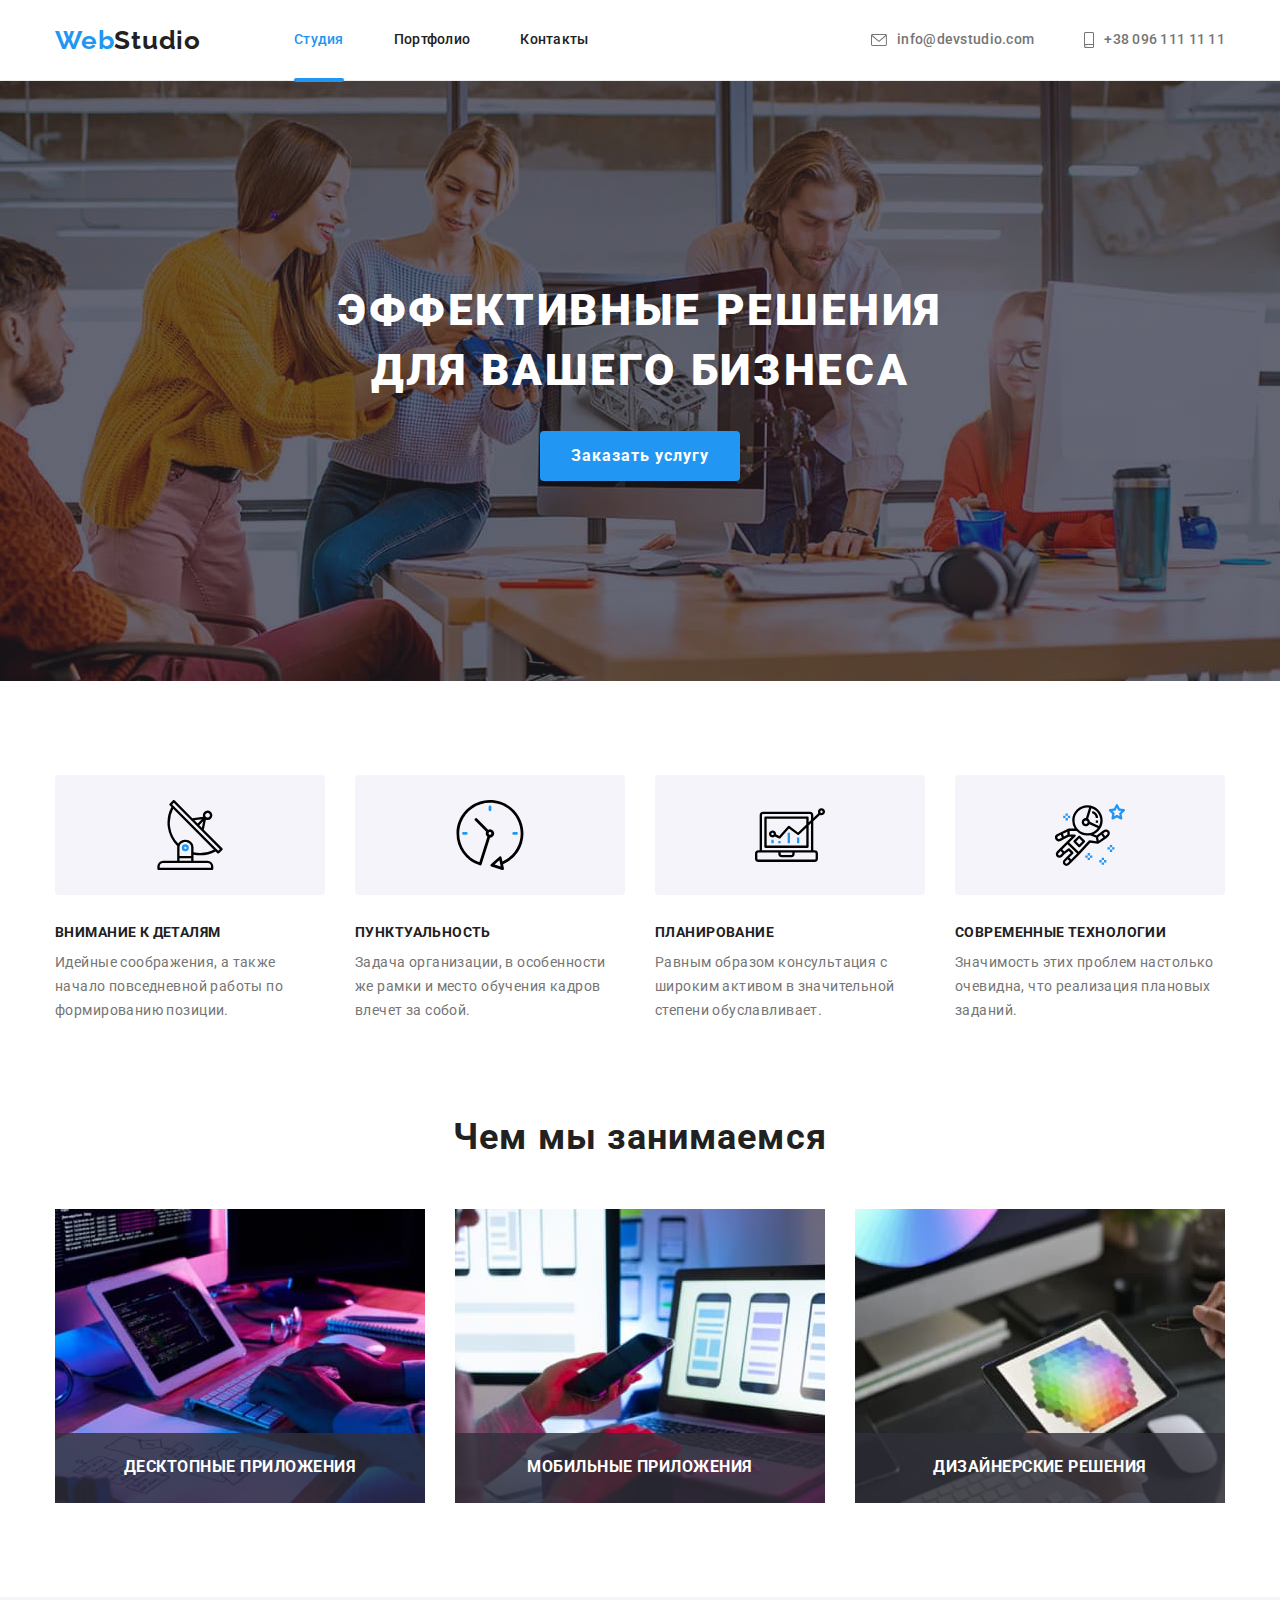
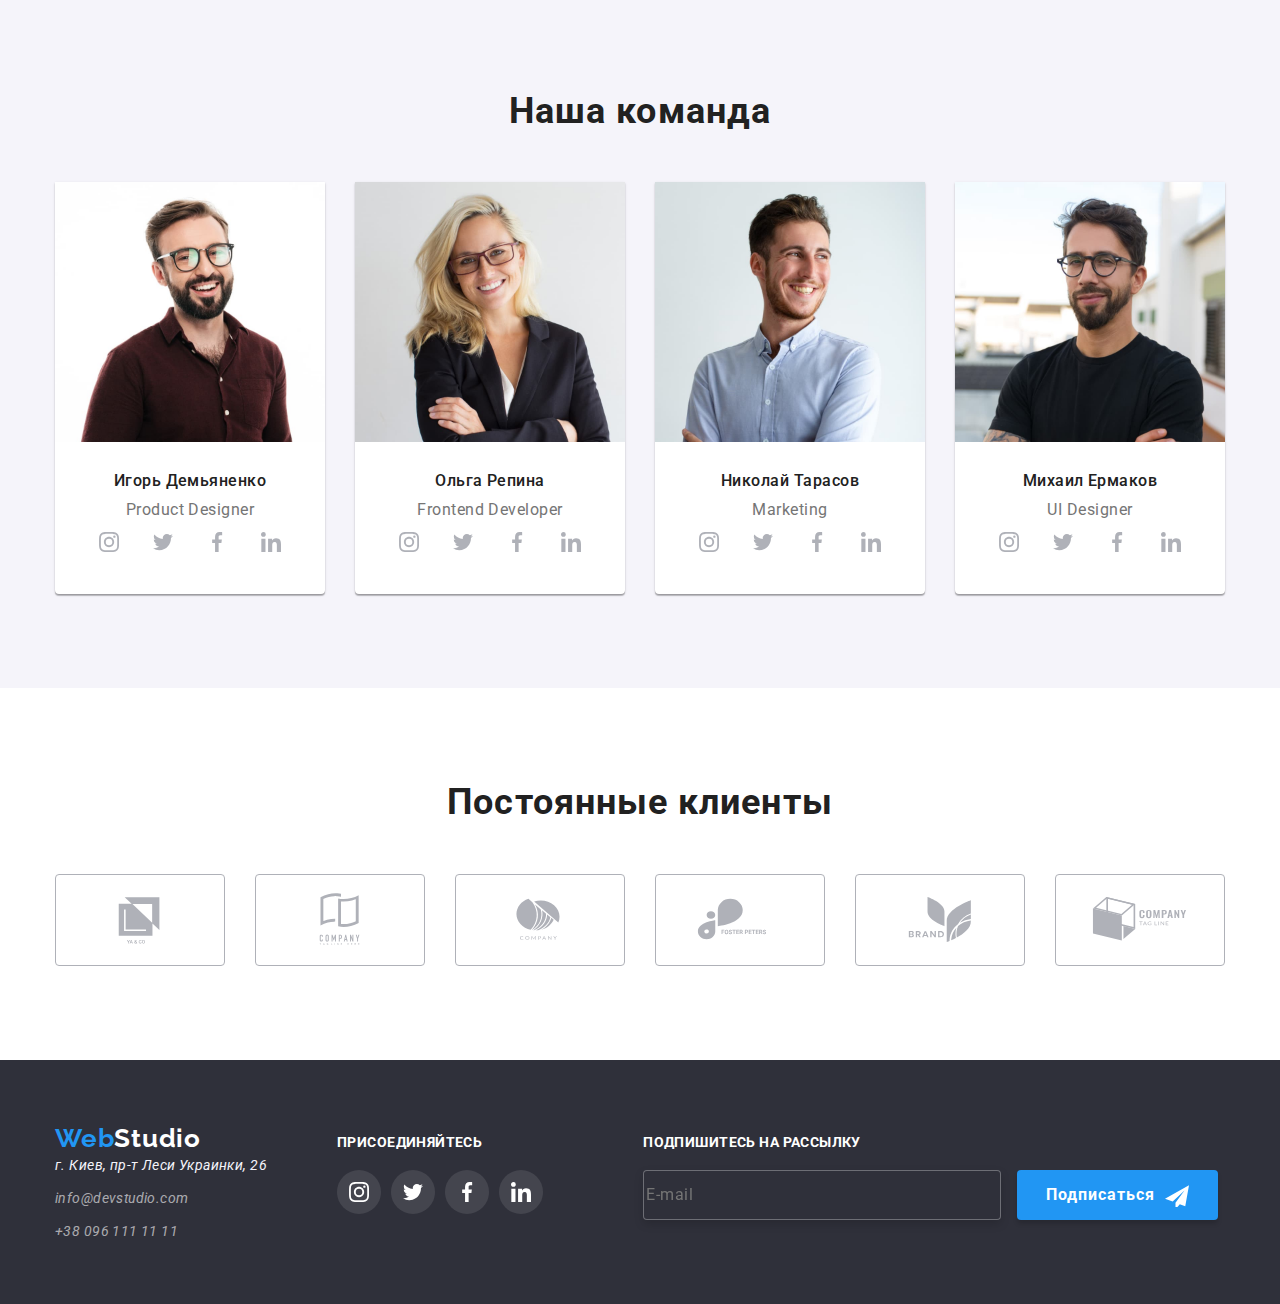
==== commit 9cda9b58: "fix-foto" ====
--- a/index.html
+++ b/index.html
@@ -172,9 +172,9 @@
                             <source
                             srcset="./images/foto-mobile-1.jpg      1x,
                                     ./images/foto-mobile-1-x2.jpg   2x"
-                            media="(min-width:767px)"        >
+                            media="(min-width:767px)">
                         </picture>
-                    <img class="cart__images" src="./images/foto-1.jpg" alt="Фото Игорь Демьяненко">
+                    <img class="cart__images" src="./images/Foto-1.jpg" alt="Фото Игорь Демьяненко">
                         <div class="cart__body">
                         <h3 class="carts__title">Игорь Демьяненко</h3>
                         <p class="carts__text" lang="en">Product Designer</p>
@@ -202,9 +202,9 @@
                             <source
                             srcset="./images/foto-mobile-2.jpg      1x,
                                     ./images/foto-mobile-2-x2.jpg   2x"
-                            media="(min-width:767px)"        >
+                            media="(min-width:767px)">
                         </picture>
-                    <img class="cart__images" src="./images/foto-2.jpg" alt="Фото Ольга Репина" >
+                    <img class="cart__images" src="./images/Foto-2.jpg" alt="Фото Ольга Репина" >
                         <div class="cart__body">
                         <h3 class="carts__title">Ольга Репина</h3>
                         <p class="carts__text" lang="en">Frontend Developer</p>
@@ -231,9 +231,9 @@
                             <source
                             srcset="./images/foto-mobile-3.jpg      1x,
                                     ./images/foto-mobile-3-x2.jpg   2x"
-                            media="(min-width:767px)"        >
+                            media="(min-width:767px)">
                         </picture>
-                        <img class="cart__images" src="./images/foto-3.jpg" alt="Фото Николай Тарасов" >
+                        <img class="cart__images" src="./images/Foto-3.jpg" alt="Фото Николай Тарасов" >
                         <div class="cart__body">
                         <h3 class="carts__title">Николай Тарасов</h3>
                         <p class="carts__text" lang="en">Marketing</p>
@@ -260,7 +260,7 @@
                             <source
                             srcset="./images/foto-mobile-4.jpg      1x,
                                     ./images/foto-mobile-4-x2.jpg   2x"
-                            media="(min-width:767px)"        >
+                            media="(min-width:767px)">
                         </picture>
                     <img class="cart__images" src="./images/Foto-4.jpg" alt="Фото Михаил Ермаков" >
                         <div class="cart__body">
--- a/css/main.min.css
+++ b/css/main.min.css
@@ -1,2 +1,2 @@
-.link{text-decoration:none}.list{margin-top:0;margin-bottom:0;padding:0;list-style:none}.images{display:block;max-width:100%;height:auto}.site-navigation__link{font-weight:500;font-size:14px;line-height:1.14;letter-spacing:0.02em}img{display:block;max-width:100%;height:auto}.fake-title{position:absolute;width:1px;height:1px;margin:-1px;border:0;padding:0;clip:rect(0 0 0 0);overflow:hidden}body{font-family:Roboto, sans-serif;color:#757575;background-color:#fff}.section{padding-top:60px;padding-bottom:60px}@media screen and (min-width: 1200px){.section{padding-top:94px;padding-bottom:94px}}@media screen and (min-width: 1200px){.section-not-padding-top{padding-top:0}}@media screen and (max-width: 1199px){.section-not-padding-top{display:none}}.section-team-carts{background-color:#F5F4FA}.container{min-width:200px;padding:0 15px;margin:0 auto}.container--header{min-width:200px;padding:0 15px;margin:0 auto}@media screen and (min-width: 480px){.container{width:450px}}@media screen and (min-width: 768px){.container{width:768px}}@media screen and (min-width: 1200px){.container{width:1200px}}.container-flex{display:-webkit-box;display:-ms-flexbox;display:flex;-webkit-box-align:center;-ms-flex-align:center;align-items:center;margin-right:auto}.menu__wrapper{display:-webkit-box;display:-ms-flexbox;display:flex}@media screen and (min-width: 767px){.menu__wrapper{-webkit-box-align:center;-ms-flex-align:center;align-items:center;margin-right:auto}}.header{width:100%;min-height:80px;background-color:#fff;border-bottom:1px solid #ECECEC}.mob-menu{position:fixed;background-color:#fff;width:100vw;height:100vh;top:0;left:0;z-index:99;padding-top:48px;padding-bottom:48px;padding-left:40px}.mob-container{display:-webkit-box;display:-ms-flexbox;display:flex;-webkit-box-orient:vertical;-webkit-box-direction:normal;-ms-flex-direction:column;flex-direction:column;-webkit-box-pack:justify;-ms-flex-pack:justify;justify-content:space-between;height:100%}.mob-menu__item:not(:last-child){margin-bottom:32px}.mob-menu__link{display:block;font-weight:500;font-size:40px;line-height:calc(47 / 40);letter-spacing:0.02em;color:#212121;-webkit-transition:color 250ms cubic-bezier(0.4, 0, 0.2, 1);transition:color 250ms cubic-bezier(0.4, 0, 0.2, 1)}.mob-menu__link:hover,.mob-menu__link:focus{color:#2196f3}.mob-menu-contacts{margin-bottom:64px}.mob-menu-contacts__link{font-weight:500;font-size:8vw;line-height:calc(40 / 34);letter-spacing:0.02em;color:#757575;display:block;margin-bottom:32px;-webkit-transition-property:color;transition-property:color;-webkit-transition-duration:250ms;transition-duration:250ms;-webkit-transition-timing-function:cubic-bezier(0.4, 0, 0.2, 1);transition-timing-function:cubic-bezier(0.4, 0, 0.2, 1)}.mob-menu-contacts__link:hover,.mob-menu-contacts__link:focus{color:#2196f3}.mob-menu-contacts__link-mail{font-weight:500;font-size:6vw;line-height:calc(28 / 24);letter-spacing:0.02em;color:#757575;display:block;-webkit-transition-property:color;transition-property:color;-webkit-transition-duration:250ms;transition-duration:250ms;-webkit-transition-timing-function:cubic-bezier(0.4, 0, 0.2, 1);transition-timing-function:cubic-bezier(0.4, 0, 0.2, 1)}.mob-menu-contacts__link-mail:hover,.mob-menu-contacts__link-mail:focus{color:#2196f3}.is-hidden{pointer-events:none;visibility:hidden;opacity:0}.mob-menu-social{display:-webkit-box;display:-ms-flexbox;display:flex;-ms-flex-wrap:wrap;flex-wrap:wrap}.mob-menu-social__link{font-size:18px;line-height:calc(22 / 18);letter-spacing:0.02em;color:#2196f3;padding-right:10px;padding-left:10px}.mob-menu-social__item+.mob-menu-social__item::before{content:"";border-right:1px solid rgba(33,33,33,0.2);-webkit-transform:rotate(90deg);transform:rotate(90deg)}.mob-current{color:#2196f3}.logo{display:block;font-family:Raleway;color:#2196f3;font-weight:700;font-size:26px;line-height:1.19;letter-spacing:0.03em}.logo--position{margin-right:93px;padding-top:24px;padding-bottom:24px}.logo--black{color:#212121}.logo--white{color:#fff}@media screen and (min-width: 768px) and (max-width: 1199px){.logo{margin-right:88px}}.wrap{display:-webkit-box;display:-ms-flexbox;display:flex;-webkit-box-align:center;-ms-flex-align:center;align-items:center;margin-right:auto}.site-navigation{display:-webkit-box;display:-ms-flexbox;display:flex;-webkit-box-align:center;-ms-flex-align:center;align-items:center}@media screen and (max-width: 480px){.site-navigation{display:none}}@media screen and (max-width: 767px){.site-navigation{display:none}}.site-navigation__item:not(:last-child){margin-right:50px}.site-navigation__link{display:block;position:relative;padding-top:32px;padding-bottom:32px;color:#212121;-webkit-transition-property:color;transition-property:color;-webkit-transition-duration:250ms;transition-duration:250ms;-webkit-transition-timing-function:cubic-bezier(0.4, 0, 0.2, 1);transition-timing-function:cubic-bezier(0.4, 0, 0.2, 1)}.site-navigation__link:focus,.site-navigation__link:hover{color:#2196f3}.current{color:#2196f3}.current::after{content:"";position:absolute;left:0;bottom:-2px;width:100%;height:4px;border-radius:2px;background-color:#2196f3}@media screen and (max-width: 767px){.contacts-wrapper{display:none}}.contacts{display:-webkit-box;display:-ms-flexbox;display:flex}@media screen and (min-width: 768px) and (max-width: 1199px){.contacts{display:-webkit-box;display:-ms-flexbox;display:flex;-webkit-box-orient:vertical;-webkit-box-direction:normal;-ms-flex-direction:column;flex-direction:column}}@media screen and (min-width: 768px){.contacts__item:not(:last-child){margin-bottom:10px;margin-right:0}}@media screen and (min-width: 1200px){.contacts__item:not(:last-child){margin-right:50px;margin-bottom:0}}.contacts__link{color:#757575;-webkit-transition-property:color;transition-property:color;-webkit-transition-duration:250ms;transition-duration:250ms;-webkit-transition-timing-function:cubic-bezier(0.4, 0, 0.2, 1);transition-timing-function:cubic-bezier(0.4, 0, 0.2, 1)}@media screen and (min-width: 768px){.contacts__link{font-size:12px;font-weight:500;line-height:1.14;letter-spacing:0.02em;display:-webkit-box;display:-ms-flexbox;display:flex;-webkit-box-align:center;-ms-flex-align:center;align-items:center}}@media screen and (min-width: 1200px){.contacts__link{padding-top:32px;padding-bottom:32px;font-weight:500;font-size:14px;line-height:1.14;letter-spacing:0.02em}}.contacts__link:hover,.contacts__link:focus{color:#2196f3}.smartphone{width:10px;height:16px;margin-right:10px;fill:currentColor}.envelope{width:16px;height:12px;margin-right:10px;fill:currentColor}.hero{padding-top:118px;padding-bottom:118px;max-width:480px;margin-right:auto;margin-left:auto;background-image:-webkit-gradient(linear, left top, right top, from(rgba(47,48,58,0.4)), to(rgba(47,48,58,0.4))),url(../images/hero-img-mob.jpg);background-image:linear-gradient(to right, rgba(47,48,58,0.4), rgba(47,48,58,0.4)),url(../images/hero-img-mob.jpg);background-position:center;background-repeat:no-repeat;background-size:cover;background-color:#2f303a;text-align:center}@media (min-device-pixel-ratio: 2), (-webkit-min-device-pixel-ratio: 2), (min-resolution: 192dpi), (min-resolution: 2dppx){.hero{background-image:-webkit-gradient(linear, left top, right top, from(rgba(47,48,58,0.4)), to(rgba(47,48,58,0.4))),url(../images/hero-img-mob-x2.jpg);background-image:linear-gradient(to right, rgba(47,48,58,0.4), rgba(47,48,58,0.4)),url(../images/hero-img-mob-x2.jpg)}}@media screen and (min-width: 768px){.hero{max-width:768px;background-image:-webkit-gradient(linear, left top, right top, from(rgba(47,48,58,0.4)), to(rgba(47,48,58,0.4))),url(../images/hero-img-table.jpg);background-image:linear-gradient(to right, rgba(47,48,58,0.4), rgba(47,48,58,0.4)),url(../images/hero-img-table.jpg)}}@media screen and (min-width: 768px) and (min-device-pixel-ratio: 2), screen and (min-width: 768px) and (-webkit-min-device-pixel-ratio: 2), screen and (min-width: 768px) and (min-resolution: 192dpi), screen and (min-width: 768px) and (min-resolution: 2dppx){.hero{background-image:-webkit-gradient(linear, left top, right top, from(rgba(47,48,58,0.4)), to(rgba(47,48,58,0.4))),url(../images/hero-img-table-x2.jpg);background-image:linear-gradient(to right, rgba(47,48,58,0.4), rgba(47,48,58,0.4)),url(../images/hero-img-table-x2.jpg)}}@media screen and (min-width: 1200px){.hero{max-width:1600px;min-height:600px;padding-top:200px;padding-bottom:200px;background-image:-webkit-gradient(linear, left top, right top, from(rgba(47,48,58,0.4)), to(rgba(47,48,58,0.4))),url(../images/hero-img.jpg);background-image:linear-gradient(to right, rgba(47,48,58,0.4), rgba(47,48,58,0.4)),url(../images/hero-img.jpg)}}@media screen and (min-width: 1200px) and (min-device-pixel-ratio: 2), screen and (min-width: 1200px) and (-webkit-min-device-pixel-ratio: 2), screen and (min-width: 1200px) and (min-resolution: 192dpi), screen and (min-width: 1200px) and (min-resolution: 2dppx){.hero{background-image:-webkit-gradient(linear, left top, right top, from(rgba(47,48,58,0.4)), to(rgba(47,48,58,0.4))),url(../images/hero-img-x2.jpg);background-image:linear-gradient(to right, rgba(47,48,58,0.4), rgba(47,48,58,0.4)),url(../images/hero-img-x2.jpg)}}.hero__title{color:#fff;text-transform:uppercase;text-align:center;margin-top:0;margin-left:auto;margin-right:auto;margin-bottom:30px;font-weight:900;font-size:26px;line-height:1.61;letter-spacing:0.06em}@media screen and (min-width: 768px){.hero__title{width:360px;font-weight:900;font-size:26px;line-height:calc(42 / 26);letter-spacing:0.06em;text-transform:uppercase}}@media screen and (min-width: 1200px){.hero__title{width:696px;height:120px;margin-bottom:30px;padding:0;font-weight:900;font-size:44px;line-height:1.36;letter-spacing:0.06em}}.btn,.btn__hero,.footer-btn{cursor:pointer;min-height:38px;padding:6px 22px;color:#212121;background-color:#f5f4fa;font-family:inherit;font-style:inherit;font-weight:500;font-size:16px;line-height:1.62;letter-spacing:0.03em;border:0;border-radius:4px;-webkit-transition-property:color, background-color, -webkit-box-shadow;transition-property:color, background-color, -webkit-box-shadow;transition-property:color, background-color, box-shadow;transition-property:color, background-color, box-shadow, -webkit-box-shadow;-webkit-transition-duration:250ms;transition-duration:250ms;-webkit-transition-timing-function:cubic-bezier(0.4, 0, 0.2, 1);transition-timing-function:cubic-bezier(0.4, 0, 0.2, 1)}.btn:hover,.btn__hero:hover,.footer-btn:hover,.btn:focus,.btn__hero:focus,.footer-btn:focus{color:#fff;background-color:#2196f3;-webkit-box-shadow:0px 3px 1px rgba(0,0,0,0.1),0px 1px 2px rgba(0,0,0,0.08),0px 2px 2px rgba(0,0,0,0.12);box-shadow:0px 3px 1px rgba(0,0,0,0.1),0px 1px 2px rgba(0,0,0,0.08),0px 2px 2px rgba(0,0,0,0.12)}.btn__hero,.footer-btn{min-width:200px;min-height:50px;color:#fff;background-color:#2196f3;font-weight:700;font-size:16px;line-height:1.87;letter-spacing:0.06em;-webkit-box-shadow:0px 4px 4px rgba(0,0,0,0.15);box-shadow:0px 4px 4px rgba(0,0,0,0.15);-webkit-transition-property:background-color, color;transition-property:background-color, color;-webkit-transition-duration:250ms;transition-duration:250ms;-webkit-transition-timing-function:cubic-bezier(0.4, 0, 0.2, 1);transition-timing-function:cubic-bezier(0.4, 0, 0.2, 1)}.btn__hero:focus,.footer-btn:focus,.btn__hero:hover,.footer-btn:hover{background-color:#188ce8}.active{color:#fff;background-color:#2196f3}.footer-btn{display:-webkit-inline-box;display:-ms-inline-flexbox;display:inline-flex;-webkit-box-align:center;-ms-flex-align:center;align-items:center;-webkit-box-pack:center;-ms-flex-pack:center;justify-content:center;cursor:pointer;padding:10px 29px;border:0;border-radius:4px;font-weight:700;line-height:1.87;letter-spacing:0.06em}.btn-text{margin-right:10px}.social-icon-btn{width:24px;height:24px;fill:currentColor}.close-menu-batton{position:absolute;top:10px;right:10px;display:-webkit-box;display:-ms-flexbox;display:flex;-webkit-box-pack:center;-ms-flex-pack:center;justify-content:center;-webkit-box-align:center;-ms-flex-align:center;align-items:center;padding:0;margin:0;width:40px;height:40px;background-color:transparent;border:0;-webkit-transition-property:color;transition-property:color;-webkit-transition-duration:250ms;transition-duration:250ms;-webkit-transition-timing-function:cubic-bezier(0.4, 0, 0.2, 1);transition-timing-function:cubic-bezier(0.4, 0, 0.2, 1)}@media screen and (min-width: 768px){.close-menu-batton{display:none}}.close-menu-batton:hover,.close-menu-batton:focus{color:#2196f3}.open-menu-batton{position:absolute;top:10px;right:10px;display:-webkit-box;display:-ms-flexbox;display:flex;-webkit-box-pack:center;-ms-flex-pack:center;justify-content:center;-webkit-box-align:center;-ms-flex-align:center;align-items:center;padding:0;margin:0;width:40px;height:40px;background-color:transparent;border:0;-webkit-transition-property:color;transition-property:color;-webkit-transition-duration:250ms;transition-duration:250ms;-webkit-transition-timing-function:cubic-bezier(0.4, 0, 0.2, 1);transition-timing-function:cubic-bezier(0.4, 0, 0.2, 1)}@media screen and (min-width: 768px){.open-menu-batton{display:none}}.open-menu-batton:hover,.open-menu-batton:focus{color:#2196f3}.icon-cross{fill:currentColor}.icon-menu{margin-top:10px;margin-left:auto;fill:currentColor}@media screen and (min-width: 768px){.features{display:-webkit-box;display:-ms-flexbox;display:flex;-ms-flex-wrap:wrap;flex-wrap:wrap;margin:-15px}}@media screen and (max-width: 767px){.features__item{text-align:left}.features__item:not(:last-child){margin-bottom:30px}}@media screen and (min-width: 768px){.features__item{-ms-flex-preferred-size:calc(100% / 2 - 30px);flex-basis:calc(100% / 2 - 30px);margin:15px}}@media screen and (min-width: 1200px){.features__item{-ms-flex-preferred-size:calc(100% / 4 - 30px);flex-basis:calc(100% / 4 - 30px)}}.fake-title{position:absolute;width:1px;height:1px;margin:-1px;border:0;padding:0;white-space:nowrap;-webkit-clip-path:inset(100%);clip-path:inset(100%);clip:rect(0 0 0 0);overflow:hidden}.features__title{margin:0 0 10px 0;color:#212121;font-weight:700;font-size:14px;line-height:1.14;letter-spacing:0.03em;text-transform:uppercase}.features__text{margin:0;padding:0;font-size:14px;line-height:1.71;letter-spacing:0.03em}.features__thumb{display:-webkit-box;display:-ms-flexbox;display:flex;-webkit-box-align:center;-ms-flex-align:center;align-items:center;margin-bottom:30px;border-radius:4px;width:100%;min-height:120px;border-radius:4px;background-color:#f5f4fa}.features__antenna,.features__clock,.features__diagram,.features__astronaut{display:block;width:70px;height:70px;margin-right:auto;margin-left:auto}.title{margin:0 0 50px 0;text-align:center;color:#212121;font-weight:700;font-size:36px;line-height:1.16;letter-spacing:0.03em}.foto{display:-webkit-box;display:-ms-flexbox;display:flex;-webkit-box-align:center;-ms-flex-align:center;align-items:center;text-align:left}.foto__item:not(:last-child){margin-right:30px}.foto__item{position:relative}.foto__images{display:block;max-width:100%;height:auto}.foto-text{display:-webkit-box;display:-ms-flexbox;display:flex;-webkit-box-align:center;-ms-flex-align:center;align-items:center;-webkit-box-pack:center;-ms-flex-pack:center;justify-content:center;position:absolute;bottom:0;left:0;width:100%;height:70px;font-weight:700;line-height:calc(16 / 14);letter-spacing:0.03em;text-transform:uppercase;color:#fff;background-color:rgba(47,48,58,0.8);margin:0}.team-carts{background-color:#F5F4FA}.carts{text-align:center}@media screen and (min-width: 768px){.carts{display:-webkit-box;display:-ms-flexbox;display:flex;-ms-flex-wrap:wrap;flex-wrap:wrap;-webkit-box-pack:justify;-ms-flex-pack:justify;justify-content:space-between;margin:-15px}}.carts__item{display:block;width:100%;margin:15px 0;max-width:450px}@media screen and (min-width: 768px){.carts__item{-ms-flex-preferred-size:calc(100% / 2 - 30px);flex-basis:calc(100% / 2 - 30px);margin:15px}}@media screen and (min-width: 1200px){.carts__item{-ms-flex-preferred-size:calc(100% / 4 - 30px);flex-basis:calc(100% / 4 - 30px)}}.cart{background-color:#fff;-webkit-box-shadow:0px 1px 3px rgba(0,0,0,0.12),0px 1px 1px rgba(0,0,0,0.14),0px 2px 1px rgba(0,0,0,0.2);box-shadow:0px 1px 3px rgba(0,0,0,0.12),0px 1px 1px rgba(0,0,0,0.14),0px 2px 1px rgba(0,0,0,0.2);border-radius:0px 0px 4px 4px}.cart__body{padding-top:30px;padding-bottom:30px}.carts__title{margin:0 0 10px 0;color:#212121;font-weight:500;font-size:16px;line-height:1.18;letter-spacing:0.03em}.carts__text{margin:0;padding:0;font-size:16px;line-height:1.18;letter-spacing:0.03em}.social{display:-webkit-box;display:-ms-flexbox;display:flex;-webkit-box-pack:center;-ms-flex-pack:center;justify-content:center}.social__list:not(:last-child){margin-right:10px}.social__item{display:-webkit-box;display:-ms-flexbox;display:flex;-webkit-box-pack:center;-ms-flex-pack:center;justify-content:center;-webkit-box-align:center;-ms-flex-align:center;align-items:center;width:44px;height:44px;border-radius:50%;color:#AFB1B8;-webkit-transition-property:color, background-color;transition-property:color, background-color;-webkit-transition-duration:250ms;transition-duration:250ms;-webkit-transition-timing-function:cubic-bezier(0.4, 0, 0.2, 1);transition-timing-function:cubic-bezier(0.4, 0, 0.2, 1)}.social__item:hover,.social__item:focus{color:#fff;background-color:#2196f3}.social__icon{width:20px;height:20px;fill:currentColor}.gerular-clients{display:-webkit-box;display:-ms-flexbox;display:flex;-ms-flex-wrap:wrap;flex-wrap:wrap;margin:-15px}@media screen and (min-width: 1200px){.gerular-clients{max-height:184px}}@media screen and (max-width: 767px){.gerular-clients__list{margin:15px;width:calc(100% / 2 - 30px)}}@media screen and (min-width: 768px){.gerular-clients__list{margin:15px;width:calc(100% / 3 - 30px)}}@media screen and (min-width: 1200px){.gerular-clients__list{margin-right:15px;width:calc(100% / 6 - 30px)}}.gerular-clients__item{display:-webkit-box;display:-ms-flexbox;display:flex;-webkit-box-pack:center;-ms-flex-pack:center;justify-content:center;-webkit-box-align:center;-ms-flex-align:center;align-items:center;height:92px;color:#AFB1B8;border:1px solid #AFB1B8;border-radius:4px;-webkit-transition-property:color, border;transition-property:color, border;-webkit-transition-duration:250ms;transition-duration:250ms;-webkit-transition-timing-function:cubic-bezier(0.4, 0, 0.2, 1);transition-timing-function:cubic-bezier(0.4, 0, 0.2, 1)}.gerular-clients__item:hover,.gerular-clients__item:focus{color:#2196f3;border:1px solid #2196f3}.gerular-clients__clients{width:106px;height:60px;fill:currentColor}.footer{padding:60px 0;margin:0 auto;background-color:#2f303a}@media screen and (max-width: 1199px){.footer{text-align:center}}.footer__text{padding:0;margin:0 0 9px 0;color:#f5f4fa;font-size:14px;line-height:1.71;letter-spacing:0.03em}.footer__item:not(:last-child){margin-bottom:9px}.footer__contacts{color:rgba(255,255,255,0.6);font-size:14px;line-height:1.71;letter-spacing:0.03em;-webkit-transition-property:color;transition-property:color;-webkit-transition-duration:250ms;transition-duration:250ms;-webkit-transition-timing-function:cubic-bezier(0.4, 0, 0.2, 1);transition-timing-function:cubic-bezier(0.4, 0, 0.2, 1)}.footer__contacts:hover,.footer__contacts:focus{color:#2196f3}@media screen and (min-width: 1200px){.footer .container{display:-webkit-box;display:-ms-flexbox;display:flex;-webkit-box-align:baseline;-ms-flex-align:baseline;align-items:baseline}}@media screen and (max-width: 767px){.footer__tablet{margin-bottom:60px}}@media screen and (min-width: 768px){.footer__tablet{display:-webkit-box;display:-ms-flexbox;display:flex;-ms-flex-pack:distribute;justify-content:space-around;-webkit-box-align:baseline;-ms-flex-align:baseline;align-items:baseline}}@media screen and (min-width: 1200px){.footer__tablet{text-align:center;margin-bottom:0;margin-right:auto}}@media screen and (max-width: 767px){.footer__navigation{margin-bottom:60px}}@media screen and (min-width: 768px){.footer__navigation{margin-right:0px}}@media screen and (min-width: 1200px){.footer__navigation{margin-right:70px}}.footer__social-text{margin-bottom:20px;font-weight:700;font-size:14px;line-height:calc(16 / 14);letter-spacing:0.03em;text-transform:uppercase;color:#fff}@media screen and (min-width: 1200px){.footer__form{margin-left:93px}}.foter__list{display:-webkit-box;display:-ms-flexbox;display:flex;-webkit-box-pack:center;-ms-flex-pack:center;justify-content:center}.foter__social-item{display:-webkit-box;display:-ms-flexbox;display:flex;-webkit-box-pack:center;-ms-flex-pack:center;justify-content:center;-webkit-box-align:center;-ms-flex-align:center;align-items:center;width:44px;height:44px;border-radius:50%;color:#fff;background-color:rgba(255,255,255,0.1);-webkit-transition-property:background-color;transition-property:background-color;-webkit-transition-duration:250ms;transition-duration:250ms;-webkit-transition-timing-function:cubic-bezier(0.4, 0, 0.2, 1);transition-timing-function:cubic-bezier(0.4, 0, 0.2, 1)}.foter__social-item:hover,.foter__social-item:focus{background-color:#2196f3}.foter__social-list:not(:last-child){margin-right:10px}.social-icon{width:20px;height:20px;fill:currentColor}.footer__e-mail-inpup{margin-bottom:20px;width:100%;height:50px;font-size:16px;line-height:calc(20 / 16);letter-spacing:0.03em;background-color:#2f303a;border:1px solid rgba(255,255,255,0.3);-webkit-filter:drop-shadow(0px 4px 4px rgba(0,0,0,0.15));filter:drop-shadow(0px 4px 4px rgba(0,0,0,0.15));border-radius:4px;color:rgba(255,255,255,0.6)}@media screen and (min-width: 768px){.footer__e-mail-inpup{width:450px;margin-right:12px}}@media screen and (min-width: 1200px){.footer__e-mail-inpup{width:358px;margin-right:12px}}.backdrop{z-index:3;position:fixed;top:0;left:0;width:100%;height:100%;background-color:rgba(0,0,0,0.2);opacity:1;-webkit-transition:opacity 250ms cubic-bezier(0.4, 0, 0.2, 1);transition:opacity 250ms cubic-bezier(0.4, 0, 0.2, 1)}.backdrop.is-hidden .modal{-webkit-transform:translate(-50%, -50%) scale(0.6);transform:translate(-50%, -50%) scale(0.6)}.backdrop.is-hidden{pointer-events:none;visibility:hidden;opacity:0}.modal{width:90%;height:auto;background-color:#fff;border-radius:4px;position:absolute;top:50%;left:50%;-webkit-transform:translate(-50%, -50%) scale(1);transform:translate(-50%, -50%) scale(1);padding:40px;-webkit-transition-property:-webkit-transform;transition-property:-webkit-transform;transition-property:transform;transition-property:transform, -webkit-transform;-webkit-transition-duration:250ms;transition-duration:250ms;-webkit-transition-timing-function:cubic-bezier(0.4, 0, 0.2, 1);transition-timing-function:cubic-bezier(0.4, 0, 0.2, 1)}@media screen and (min-width: 480px){.modal{max-width:528px;width:calc(100% - 30px);max-height:581px;height:calc(100% - 30px)}}.modal__btn-close{display:-webkit-box;display:-ms-flexbox;display:flex;-webkit-box-pack:center;-ms-flex-pack:center;justify-content:center;-webkit-box-align:center;-ms-flex-align:center;align-items:center;position:absolute;top:8px;right:8px;padding:0;width:30px;height:30px;background-color:#fff;border:1px solid rgba(0,0,0,0.1);border-radius:50%;-webkit-transition-property:background-color;transition-property:background-color;-webkit-transition-duration:250ms;transition-duration:250ms;-webkit-transition-timing-function:cubic-bezier(0.4, 0, 0.2, 1);transition-timing-function:cubic-bezier(0.4, 0, 0.2, 1)}.modal__btn-close:hover,.modal__btn-close:focus{color:#2196f3}.modal__close{width:18px;height:18px;fill:currentColor}.modal__form{text-align:center}.modal__title{margin:0 0 12px 0;font-weight:700;font-size:20px;line-height:calc(23 / 20);text-align:center;letter-spacing:0.03em;color:#212121}@media screen and (max-width: 767px){.modal__title{font-size:20px;line-height:calc(30 / 20)}}.modal__label{display:block;position:relative;color:#212121;text-align:left;margin-bottom:10px}.modal__label-text{display:block;font-size:12px;line-height:calc(14/12);letter-spacing:0.01em;color:#757575;margin-bottom:4px}.modal__input{display:block;width:100%;height:40px;padding-left:42px;margin-bottom:10px;border:1px solid rgba(33,33,33,0.2);-webkit-box-sizing:border-box;box-sizing:border-box;border-radius:4px;-webkit-transition-property:border;transition-property:border;-webkit-transition-duration:250ms;transition-duration:250ms;-webkit-transition-timing-function:cubic-bezier(0.4, 0, 0.2, 1);transition-timing-function:cubic-bezier(0.4, 0, 0.2, 1)}.modal__input:focus+.modal__icon{fill:#2196f3}.modal__input:focus{outline:-webkit-focus-ring-color auto 0px;border:1px solid #2196F3;border-radius:4px}.modal__icon{display:block;position:absolute;top:50%;left:0;margin-left:12px;width:18px;height:18px;fill:currentColor;-webkit-transition-property:fill;transition-property:fill;-webkit-transition-duration:250ms;transition-duration:250ms;-webkit-transition-timing-function:cubic-bezier(0.4, 0, 0.2, 1);transition-timing-function:cubic-bezier(0.4, 0, 0.2, 1)}.textarea__label{margin-bottom:20px}.textarea__input{display:block;resize:none;margin:0;padding:12px 16px;width:100%;height:120px;font-size:14px;line-height:calc(16 / 14);letter-spacing:0.01em;color:rgba(117,117,117,0.5);border:1px solid rgba(33,33,33,0.2);border-radius:4px;-webkit-transition:border 250ms cubic-bezier(0.4, 0, 0.2, 1);transition:border 250ms cubic-bezier(0.4, 0, 0.2, 1)}.textarea__input:focus{outline:-webkit-focus-ring-color auto 0px;border:1px solid #2196F3;border-radius:4px}.modal__label-checkbox{position:relative;display:-webkit-box;display:-ms-flexbox;display:flex;-webkit-box-align:center;-ms-flex-align:center;align-items:center;-webkit-box-pack:center;-ms-flex-pack:center;justify-content:center;margin-bottom:30px;text-align:center}.icon{display:inline-block;border:2px solid cubic-bezier(0.4, 0, 0.2, 1);border-radius:4px;width:16px;height:15px;margin-right:7px;-webkit-transition-property:background-color , border;transition-property:background-color , border;-webkit-transition-duration:250ms;transition-duration:250ms;-webkit-transition-timing-function:cubic-bezier(0.4, 0, 0.2, 1);transition-timing-function:cubic-bezier(0.4, 0, 0.2, 1)}.checkbox{position:absolute;width:1px;height:1px;margin:-1px;border:0;padding:0;clip:rect(0 0 0 0);overflow:hidden}.checkbox:checked+.social__icon-checkbox{margin-right:7px;width:16px;height:16px;border-radius:4px;background-color:#2196f3;border:2px solid #2196f3}.social__icon-checkbox{margin-right:7px;width:16px;height:15px;border:2px solid #212121;border-radius:4px;background-color:#fff;-webkit-transition-property:background-color, border;transition-property:background-color, border;-webkit-transition-duration:250ms;transition-duration:250ms;-webkit-transition-timing-function:cubic-bezier(0.4, 0, 0.2, 1);transition-timing-function:cubic-bezier(0.4, 0, 0.2, 1)}.text__checkbox{font-size:14px;line-height:calc(24 / 14);letter-spacing:0.03em;color:var(--text-color);margin:0}.modal__agreement{color:#2196F3;text-decoration-skip-ink:none}.filter{display:-webkit-box;display:-ms-flexbox;display:flex;-webkit-box-pack:center;-ms-flex-pack:center;justify-content:center;-ms-flex-wrap:wrap;flex-wrap:wrap;margin-bottom:40px}@media screen and (min-width: 768px){.filter{margin-bottom:30px}}@media screen and (min-width: 1200px){.filter{margin-bottom:50px}}.filter .item:not(:last-child){margin-right:8px}@media screen and (max-width: 767px){.filter .item{margin-bottom:15px}}.works{display:-webkit-box;display:-ms-flexbox;display:flex;-ms-flex-wrap:wrap;flex-wrap:wrap;margin:-15px}@media screen and (max-width: 767px){.work__item{margin:15px;-ms-flex-preferred-size:calc(100% - 30px);flex-basis:calc(100% - 30px)}}@media screen and (min-width: 768px){.work__item{margin:15px;-ms-flex-preferred-size:calc(100% / 2 - 30px);flex-basis:calc(100% / 2 - 30px)}}@media screen and (min-width: 1200px){.work__item{margin:15px;-ms-flex-preferred-size:calc(100% / 3 - 30px);flex-basis:calc(100% / 3 - 30px)}}.work__title__text{padding:20px 24px;background:#FFFFFF;border:1px solid #EEEEEE;-webkit-box-sizing:border-box;box-sizing:border-box}.work__title{margin:0 0 4px 0;color:#212121;font-weight:700;font-size:18px;line-height:2;letter-spacing:0.03em}.work__text{font-size:16px;line-height:1.87;letter-spacing:0.03em}.work__cart{-webkit-transition-property:-webkit-box-shadow;transition-property:-webkit-box-shadow;transition-property:box-shadow;transition-property:box-shadow, -webkit-box-shadow;-webkit-transition-duration:250ms;transition-duration:250ms;-webkit-transition-timing-function:cubic-bezier(0.4, 0, 0.2, 1);transition-timing-function:cubic-bezier(0.4, 0, 0.2, 1)}.work__cart:hover,.work__cart:focus{-webkit-box-shadow:0px 1px 1px rgba(0,0,0,0.12),0px 4px 4px rgba(0,0,0,0.06),1px 4px 6px rgba(0,0,0,0.16);box-shadow:0px 1px 1px rgba(0,0,0,0.12),0px 4px 4px rgba(0,0,0,0.06),1px 4px 6px rgba(0,0,0,0.16)}.work__cart:hover .product__overlay,.work__cart:focus .product__overlay{-webkit-transform:translateY(0px);transform:translateY(0px)}.card-aside{position:relative;overflow:hidden}.product__overlay{position:absolute;bottom:0;left:0;width:100%;height:100%;background-color:rgba(33,150,243,0.9);-webkit-transform:translateY(101%);transform:translateY(101%);-webkit-transition-property:-webkit-transform;transition-property:-webkit-transform;transition-property:transform;transition-property:transform, -webkit-transform;-webkit-transition-duration:250ms;transition-duration:250ms;-webkit-transition-timing-function:cubic-bezier(0.4, 0, 0.2, 1);transition-timing-function:cubic-bezier(0.4, 0, 0.2, 1);padding:63px 24px;margin:0;font-size:18px;line-height:calc(28 / 18);letter-spacing:0.03em;color:#fff}
+.link{text-decoration:none}.list{margin-top:0;margin-bottom:0;padding:0;list-style:none}.images{display:block;max-width:100%;height:auto}.site-navigation__link{font-weight:500;font-size:14px;line-height:1.14;letter-spacing:0.02em}img{display:block;max-width:100%;height:auto}.fake-title{position:absolute;width:1px;height:1px;margin:-1px;border:0;padding:0;clip:rect(0 0 0 0);overflow:hidden}body{font-family:Roboto, sans-serif;color:#757575;background-color:#fff}.section{padding-top:60px;padding-bottom:60px}@media screen and (min-width: 1200px){.section{padding-top:94px;padding-bottom:94px}}@media screen and (min-width: 1200px){.section-not-padding-top{padding-top:0}}@media screen and (max-width: 1199px){.section-not-padding-top{display:none}}.section-team-carts{background-color:#F5F4FA}.container{min-width:200px;padding:0 15px;margin:0 auto}.container--header{min-width:200px;padding:0 15px;margin:0 auto}@media screen and (min-width: 480px){.container{width:450px}}@media screen and (min-width: 768px){.container{width:768px}}@media screen and (min-width: 1200px){.container{width:1200px}}.container-flex{display:-webkit-box;display:-ms-flexbox;display:flex;-webkit-box-align:center;-ms-flex-align:center;align-items:center;margin-right:auto}.menu__wrapper{display:-webkit-box;display:-ms-flexbox;display:flex}@media screen and (min-width: 767px){.menu__wrapper{-webkit-box-align:center;-ms-flex-align:center;align-items:center;margin-right:auto}}.header{width:100%;min-height:80px;background-color:#fff;border-bottom:1px solid #ECECEC}.mob-menu{position:fixed;background-color:#fff;width:100vw;height:100vh;top:0;left:0;z-index:99;padding-top:48px;padding-bottom:48px;padding-left:40px}.mob-container{display:-webkit-box;display:-ms-flexbox;display:flex;-webkit-box-orient:vertical;-webkit-box-direction:normal;-ms-flex-direction:column;flex-direction:column;-webkit-box-pack:justify;-ms-flex-pack:justify;justify-content:space-between;height:100%}.mob-menu__item:not(:last-child){margin-bottom:32px}.mob-menu__link{display:block;font-weight:500;font-size:40px;line-height:calc(47 / 40);letter-spacing:0.02em;color:#212121;-webkit-transition:color 250ms cubic-bezier(0.4, 0, 0.2, 1);transition:color 250ms cubic-bezier(0.4, 0, 0.2, 1)}.mob-menu__link:hover,.mob-menu__link:focus{color:#2196f3}.mob-menu-contacts{margin-bottom:64px}.mob-menu-contacts__link{font-weight:500;font-size:8vw;line-height:calc(40 / 34);letter-spacing:0.02em;color:#757575;display:block;margin-bottom:32px;-webkit-transition-property:color;transition-property:color;-webkit-transition-duration:250ms;transition-duration:250ms;-webkit-transition-timing-function:cubic-bezier(0.4, 0, 0.2, 1);transition-timing-function:cubic-bezier(0.4, 0, 0.2, 1)}.mob-menu-contacts__link:hover,.mob-menu-contacts__link:focus{color:#2196f3}.mob-menu-contacts__link-mail{font-weight:500;font-size:6vw;line-height:calc(28 / 24);letter-spacing:0.02em;color:#757575;display:block;-webkit-transition-property:color;transition-property:color;-webkit-transition-duration:250ms;transition-duration:250ms;-webkit-transition-timing-function:cubic-bezier(0.4, 0, 0.2, 1);transition-timing-function:cubic-bezier(0.4, 0, 0.2, 1)}.mob-menu-contacts__link-mail:hover,.mob-menu-contacts__link-mail:focus{color:#2196f3}.is-hidden{pointer-events:none;visibility:hidden;opacity:0}.mob-menu-social{display:-webkit-box;display:-ms-flexbox;display:flex;-ms-flex-wrap:wrap;flex-wrap:wrap}.mob-menu-social__link{font-size:18px;line-height:calc(22 / 18);letter-spacing:0.02em;color:#2196f3;padding-right:10px;padding-left:10px}.mob-menu-social__item+.mob-menu-social__item::before{content:"";border-right:1px solid rgba(33,33,33,0.2);-webkit-transform:rotate(90deg);transform:rotate(90deg)}.mob-current{color:#2196f3}.logo{display:block;font-family:Raleway;color:#2196f3;font-weight:700;font-size:26px;line-height:1.19;letter-spacing:0.03em}.logo--position{margin-right:93px;padding-top:24px;padding-bottom:24px}.logo--black{color:#212121}.logo--white{color:#fff}@media screen and (min-width: 768px) and (max-width: 1199px){.logo{margin-bottom:20px}}.wrap{display:-webkit-box;display:-ms-flexbox;display:flex;-webkit-box-align:center;-ms-flex-align:center;align-items:center;margin-right:auto}.site-navigation{display:-webkit-box;display:-ms-flexbox;display:flex;-webkit-box-align:center;-ms-flex-align:center;align-items:center}@media screen and (max-width: 480px){.site-navigation{display:none}}@media screen and (max-width: 767px){.site-navigation{display:none}}.site-navigation__item:not(:last-child){margin-right:50px}.site-navigation__link{display:block;position:relative;padding-top:32px;padding-bottom:32px;color:#212121;-webkit-transition-property:color;transition-property:color;-webkit-transition-duration:250ms;transition-duration:250ms;-webkit-transition-timing-function:cubic-bezier(0.4, 0, 0.2, 1);transition-timing-function:cubic-bezier(0.4, 0, 0.2, 1)}.site-navigation__link:focus,.site-navigation__link:hover{color:#2196f3}.current{color:#2196f3}.current::after{content:"";position:absolute;left:0;bottom:-2px;width:100%;height:4px;border-radius:2px;background-color:#2196f3}@media screen and (max-width: 767px){.contacts-wrapper{display:none}}.contacts{display:-webkit-box;display:-ms-flexbox;display:flex}@media screen and (min-width: 768px) and (max-width: 1199px){.contacts{display:-webkit-box;display:-ms-flexbox;display:flex;-webkit-box-orient:vertical;-webkit-box-direction:normal;-ms-flex-direction:column;flex-direction:column}}@media screen and (min-width: 768px){.contacts__item:not(:last-child){margin-bottom:10px;margin-right:0}}@media screen and (min-width: 1200px){.contacts__item:not(:last-child){margin-right:50px;margin-bottom:0}}.contacts__link{color:#757575;-webkit-transition-property:color;transition-property:color;-webkit-transition-duration:250ms;transition-duration:250ms;-webkit-transition-timing-function:cubic-bezier(0.4, 0, 0.2, 1);transition-timing-function:cubic-bezier(0.4, 0, 0.2, 1)}@media screen and (min-width: 768px){.contacts__link{font-size:12px;font-weight:500;line-height:1.14;letter-spacing:0.02em;display:-webkit-box;display:-ms-flexbox;display:flex;-webkit-box-align:center;-ms-flex-align:center;align-items:center}}@media screen and (min-width: 1200px){.contacts__link{padding-top:32px;padding-bottom:32px;font-weight:500;font-size:14px;line-height:1.14;letter-spacing:0.02em}}.contacts__link:hover,.contacts__link:focus{color:#2196f3}.smartphone{width:10px;height:16px;margin-right:10px;fill:currentColor}.envelope{width:16px;height:12px;margin-right:10px;fill:currentColor}.hero{padding-top:118px;padding-bottom:118px;max-width:480px;margin-right:auto;margin-left:auto;background-image:-webkit-gradient(linear, left top, right top, from(rgba(47,48,58,0.4)), to(rgba(47,48,58,0.4))),url(../images/hero-img-mob.jpg);background-image:linear-gradient(to right, rgba(47,48,58,0.4), rgba(47,48,58,0.4)),url(../images/hero-img-mob.jpg);background-position:center;background-repeat:no-repeat;background-size:cover;background-color:#2f303a;text-align:center}@media (min-device-pixel-ratio: 2), (-webkit-min-device-pixel-ratio: 2), (min-resolution: 192dpi), (min-resolution: 2dppx){.hero{background-image:-webkit-gradient(linear, left top, right top, from(rgba(47,48,58,0.4)), to(rgba(47,48,58,0.4))),url(../images/hero-img-mob-x2.jpg);background-image:linear-gradient(to right, rgba(47,48,58,0.4), rgba(47,48,58,0.4)),url(../images/hero-img-mob-x2.jpg)}}@media screen and (min-width: 768px){.hero{max-width:768px;background-image:-webkit-gradient(linear, left top, right top, from(rgba(47,48,58,0.4)), to(rgba(47,48,58,0.4))),url(../images/hero-img-table.jpg);background-image:linear-gradient(to right, rgba(47,48,58,0.4), rgba(47,48,58,0.4)),url(../images/hero-img-table.jpg)}}@media screen and (min-width: 768px) and (min-device-pixel-ratio: 2), screen and (min-width: 768px) and (-webkit-min-device-pixel-ratio: 2), screen and (min-width: 768px) and (min-resolution: 192dpi), screen and (min-width: 768px) and (min-resolution: 2dppx){.hero{background-image:-webkit-gradient(linear, left top, right top, from(rgba(47,48,58,0.4)), to(rgba(47,48,58,0.4))),url(../images/hero-img-table-x2.jpg);background-image:linear-gradient(to right, rgba(47,48,58,0.4), rgba(47,48,58,0.4)),url(../images/hero-img-table-x2.jpg)}}@media screen and (min-width: 1200px){.hero{max-width:1600px;min-height:600px;padding-top:200px;padding-bottom:200px;background-image:-webkit-gradient(linear, left top, right top, from(rgba(47,48,58,0.4)), to(rgba(47,48,58,0.4))),url(../images/hero-img.jpg);background-image:linear-gradient(to right, rgba(47,48,58,0.4), rgba(47,48,58,0.4)),url(../images/hero-img.jpg)}}@media screen and (min-width: 1200px) and (min-device-pixel-ratio: 2), screen and (min-width: 1200px) and (-webkit-min-device-pixel-ratio: 2), screen and (min-width: 1200px) and (min-resolution: 192dpi), screen and (min-width: 1200px) and (min-resolution: 2dppx){.hero{background-image:-webkit-gradient(linear, left top, right top, from(rgba(47,48,58,0.4)), to(rgba(47,48,58,0.4))),url(../images/hero-img-x2.jpg);background-image:linear-gradient(to right, rgba(47,48,58,0.4), rgba(47,48,58,0.4)),url(../images/hero-img-x2.jpg)}}.hero__title{color:#fff;text-transform:uppercase;text-align:center;margin-top:0;margin-left:auto;margin-right:auto;margin-bottom:30px;font-weight:900;font-size:26px;line-height:1.61;letter-spacing:0.06em}@media screen and (min-width: 768px){.hero__title{width:360px;font-weight:900;font-size:26px;line-height:calc(42 / 26);letter-spacing:0.06em;text-transform:uppercase}}@media screen and (min-width: 1200px){.hero__title{width:696px;height:120px;margin-bottom:30px;padding:0;font-weight:900;font-size:44px;line-height:1.36;letter-spacing:0.06em}}.btn,.btn__hero,.footer-btn{cursor:pointer;min-height:38px;padding:6px 22px;color:#212121;background-color:#f5f4fa;font-family:inherit;font-style:inherit;font-weight:500;font-size:16px;line-height:1.62;letter-spacing:0.03em;border:0;border-radius:4px;-webkit-transition-property:color, background-color, -webkit-box-shadow;transition-property:color, background-color, -webkit-box-shadow;transition-property:color, background-color, box-shadow;transition-property:color, background-color, box-shadow, -webkit-box-shadow;-webkit-transition-duration:250ms;transition-duration:250ms;-webkit-transition-timing-function:cubic-bezier(0.4, 0, 0.2, 1);transition-timing-function:cubic-bezier(0.4, 0, 0.2, 1)}.btn:hover,.btn__hero:hover,.footer-btn:hover,.btn:focus,.btn__hero:focus,.footer-btn:focus{color:#fff;background-color:#2196f3;-webkit-box-shadow:0px 3px 1px rgba(0,0,0,0.1),0px 1px 2px rgba(0,0,0,0.08),0px 2px 2px rgba(0,0,0,0.12);box-shadow:0px 3px 1px rgba(0,0,0,0.1),0px 1px 2px rgba(0,0,0,0.08),0px 2px 2px rgba(0,0,0,0.12)}.btn__hero,.footer-btn{min-width:200px;min-height:50px;color:#fff;background-color:#2196f3;font-weight:700;font-size:16px;line-height:1.87;letter-spacing:0.06em;-webkit-box-shadow:0px 4px 4px rgba(0,0,0,0.15);box-shadow:0px 4px 4px rgba(0,0,0,0.15);-webkit-transition-property:background-color, color;transition-property:background-color, color;-webkit-transition-duration:250ms;transition-duration:250ms;-webkit-transition-timing-function:cubic-bezier(0.4, 0, 0.2, 1);transition-timing-function:cubic-bezier(0.4, 0, 0.2, 1)}.btn__hero:focus,.footer-btn:focus,.btn__hero:hover,.footer-btn:hover{background-color:#188ce8}.active{color:#fff;background-color:#2196f3}.footer-btn{display:-webkit-inline-box;display:-ms-inline-flexbox;display:inline-flex;-webkit-box-align:center;-ms-flex-align:center;align-items:center;-webkit-box-pack:center;-ms-flex-pack:center;justify-content:center;cursor:pointer;padding:10px 29px;border:0;border-radius:4px;font-weight:700;line-height:1.87;letter-spacing:0.06em}.btn-text{margin-right:10px}.social-icon-btn{width:24px;height:24px;fill:currentColor}.close-menu-batton{position:absolute;top:10px;right:10px;display:-webkit-box;display:-ms-flexbox;display:flex;-webkit-box-pack:center;-ms-flex-pack:center;justify-content:center;-webkit-box-align:center;-ms-flex-align:center;align-items:center;padding:0;margin:0;width:40px;height:40px;background-color:transparent;border:0;-webkit-transition-property:color;transition-property:color;-webkit-transition-duration:250ms;transition-duration:250ms;-webkit-transition-timing-function:cubic-bezier(0.4, 0, 0.2, 1);transition-timing-function:cubic-bezier(0.4, 0, 0.2, 1)}@media screen and (min-width: 768px){.close-menu-batton{display:none}}.close-menu-batton:hover,.close-menu-batton:focus{color:#2196f3}.open-menu-batton{position:absolute;top:10px;right:10px;display:-webkit-box;display:-ms-flexbox;display:flex;-webkit-box-pack:center;-ms-flex-pack:center;justify-content:center;-webkit-box-align:center;-ms-flex-align:center;align-items:center;padding:0;margin:0;width:40px;height:40px;background-color:transparent;border:0;-webkit-transition-property:color;transition-property:color;-webkit-transition-duration:250ms;transition-duration:250ms;-webkit-transition-timing-function:cubic-bezier(0.4, 0, 0.2, 1);transition-timing-function:cubic-bezier(0.4, 0, 0.2, 1)}@media screen and (min-width: 768px){.open-menu-batton{display:none}}.open-menu-batton:hover,.open-menu-batton:focus{color:#2196f3}.icon-cross{fill:currentColor}.icon-menu{margin-top:10px;margin-left:auto;fill:currentColor}@media screen and (min-width: 768px){.features{display:-webkit-box;display:-ms-flexbox;display:flex;-ms-flex-wrap:wrap;flex-wrap:wrap;margin:-15px}}@media screen and (max-width: 767px){.features__item{text-align:left}.features__item:not(:last-child){margin-bottom:30px}}@media screen and (min-width: 768px){.features__item{-ms-flex-preferred-size:calc(100% / 2 - 30px);flex-basis:calc(100% / 2 - 30px);margin:15px}}@media screen and (min-width: 1200px){.features__item{-ms-flex-preferred-size:calc(100% / 4 - 30px);flex-basis:calc(100% / 4 - 30px)}}.fake-title{position:absolute;width:1px;height:1px;margin:-1px;border:0;padding:0;white-space:nowrap;-webkit-clip-path:inset(100%);clip-path:inset(100%);clip:rect(0 0 0 0);overflow:hidden}.features__title{margin:0 0 10px 0;color:#212121;font-weight:700;font-size:14px;line-height:1.14;letter-spacing:0.03em;text-transform:uppercase}@media screen and (max-width: 767px){.features__title{text-align:center}}.features__text{margin:0;padding:0;font-size:14px;line-height:1.71;letter-spacing:0.03em}.features__thumb{display:-webkit-box;display:-ms-flexbox;display:flex;-webkit-box-align:center;-ms-flex-align:center;align-items:center;margin-bottom:30px;border-radius:4px;width:100%;min-height:120px;border-radius:4px;background-color:#f5f4fa}.features__antenna,.features__clock,.features__diagram,.features__astronaut{display:block;width:70px;height:70px;margin-right:auto;margin-left:auto}.title{margin:0 0 50px 0;text-align:center;color:#212121;font-weight:700;font-size:36px;line-height:1.16;letter-spacing:0.03em}.foto{display:-webkit-box;display:-ms-flexbox;display:flex;-webkit-box-align:center;-ms-flex-align:center;align-items:center;text-align:left}.foto__item:not(:last-child){margin-right:30px}.foto__item{position:relative}.foto__images{display:block;max-width:100%;height:auto}.foto-text{display:-webkit-box;display:-ms-flexbox;display:flex;-webkit-box-align:center;-ms-flex-align:center;align-items:center;-webkit-box-pack:center;-ms-flex-pack:center;justify-content:center;position:absolute;bottom:0;left:0;width:100%;height:70px;font-weight:700;line-height:calc(16 / 14);letter-spacing:0.03em;text-transform:uppercase;color:#fff;background-color:rgba(47,48,58,0.8);margin:0}.team-carts{background-color:#F5F4FA}.carts{text-align:center}@media screen and (min-width: 768px){.carts{display:-webkit-box;display:-ms-flexbox;display:flex;-ms-flex-wrap:wrap;flex-wrap:wrap;-webkit-box-pack:justify;-ms-flex-pack:justify;justify-content:space-between;margin:-15px}}.carts__item{display:block;width:100%;margin:15px 0;max-width:450px}@media screen and (min-width: 768px){.carts__item{-ms-flex-preferred-size:calc(100% / 2 - 30px);flex-basis:calc(100% / 2 - 30px);margin:15px}}@media screen and (min-width: 1200px){.carts__item{-ms-flex-preferred-size:calc(100% / 4 - 30px);flex-basis:calc(100% / 4 - 30px)}}.cart{background-color:#fff;-webkit-box-shadow:0px 1px 3px rgba(0,0,0,0.12),0px 1px 1px rgba(0,0,0,0.14),0px 2px 1px rgba(0,0,0,0.2);box-shadow:0px 1px 3px rgba(0,0,0,0.12),0px 1px 1px rgba(0,0,0,0.14),0px 2px 1px rgba(0,0,0,0.2);border-radius:0px 0px 4px 4px}.cart__body{padding-top:30px;padding-bottom:30px}.carts__title{margin:0 0 10px 0;color:#212121;font-weight:500;font-size:16px;line-height:1.18;letter-spacing:0.03em}.carts__text{margin:0;padding:0;font-size:16px;line-height:1.18;letter-spacing:0.03em}.social{display:-webkit-box;display:-ms-flexbox;display:flex;-webkit-box-pack:center;-ms-flex-pack:center;justify-content:center}.social__list:not(:last-child){margin-right:10px}.social__item{display:-webkit-box;display:-ms-flexbox;display:flex;-webkit-box-pack:center;-ms-flex-pack:center;justify-content:center;-webkit-box-align:center;-ms-flex-align:center;align-items:center;width:44px;height:44px;border-radius:50%;color:#AFB1B8;-webkit-transition-property:color, background-color;transition-property:color, background-color;-webkit-transition-duration:250ms;transition-duration:250ms;-webkit-transition-timing-function:cubic-bezier(0.4, 0, 0.2, 1);transition-timing-function:cubic-bezier(0.4, 0, 0.2, 1)}.social__item:hover,.social__item:focus{color:#fff;background-color:#2196f3}.social__icon{width:20px;height:20px;fill:currentColor}.gerular-clients{display:-webkit-box;display:-ms-flexbox;display:flex;-ms-flex-wrap:wrap;flex-wrap:wrap;margin:-15px}@media screen and (min-width: 1200px){.gerular-clients{max-height:184px}}@media screen and (max-width: 767px){.gerular-clients__list{margin:15px;width:calc(100% / 2 - 30px)}}@media screen and (min-width: 768px){.gerular-clients__list{margin:15px;width:calc(100% / 3 - 30px)}}@media screen and (min-width: 1200px){.gerular-clients__list{margin-right:15px;width:calc(100% / 6 - 30px)}}.gerular-clients__item{display:-webkit-box;display:-ms-flexbox;display:flex;-webkit-box-pack:center;-ms-flex-pack:center;justify-content:center;-webkit-box-align:center;-ms-flex-align:center;align-items:center;height:92px;color:#AFB1B8;border:1px solid #AFB1B8;border-radius:4px;-webkit-transition-property:color, border;transition-property:color, border;-webkit-transition-duration:250ms;transition-duration:250ms;-webkit-transition-timing-function:cubic-bezier(0.4, 0, 0.2, 1);transition-timing-function:cubic-bezier(0.4, 0, 0.2, 1)}.gerular-clients__item:hover,.gerular-clients__item:focus{color:#2196f3;border:1px solid #2196f3}.gerular-clients__clients{width:106px;height:60px;fill:currentColor}.footer{padding:60px 0;margin:0 auto;background-color:#2f303a}@media screen and (max-width: 1199px){.footer{text-align:center}}.footer__text{padding:0;margin:0 0 9px 0;color:#f5f4fa;font-size:14px;line-height:1.71;letter-spacing:0.03em}.footer__item:not(:last-child){margin-bottom:9px}.footer__contacts{color:rgba(255,255,255,0.6);font-size:14px;line-height:1.71;letter-spacing:0.03em;-webkit-transition-property:color;transition-property:color;-webkit-transition-duration:250ms;transition-duration:250ms;-webkit-transition-timing-function:cubic-bezier(0.4, 0, 0.2, 1);transition-timing-function:cubic-bezier(0.4, 0, 0.2, 1)}.footer__contacts:hover,.footer__contacts:focus{color:#2196f3}@media screen and (min-width: 1200px){.footer .container{display:-webkit-box;display:-ms-flexbox;display:flex;-webkit-box-align:baseline;-ms-flex-align:baseline;align-items:baseline}}@media screen and (max-width: 767px){.footer__tablet{margin-bottom:60px}}@media screen and (min-width: 768px){.footer__tablet{display:-webkit-box;display:-ms-flexbox;display:flex;-ms-flex-pack:distribute;justify-content:space-around;-webkit-box-align:baseline;-ms-flex-align:baseline;align-items:baseline}}@media screen and (min-width: 1200px){.footer__tablet{margin-bottom:0;margin-right:auto}}@media screen and (max-width: 767px){.footer__navigation{margin-bottom:60px}}@media screen and (min-width: 768px){.footer__navigation{margin-right:0px}}@media screen and (min-width: 1200px){.footer__navigation{margin-right:70px}}.footer__social-text{margin-bottom:20px;font-weight:700;font-size:14px;line-height:calc(16 / 14);letter-spacing:0.03em;text-transform:uppercase;color:#fff}@media screen and (min-width: 768px){.footer__form{max-width:450px;margin:0 auto}}@media screen and (min-width: 1200px){.footer__form{margin-left:93px;max-width:600px}}.foter__list{display:-webkit-box;display:-ms-flexbox;display:flex;-webkit-box-pack:center;-ms-flex-pack:center;justify-content:center}.foter__social-item{display:-webkit-box;display:-ms-flexbox;display:flex;-webkit-box-pack:center;-ms-flex-pack:center;justify-content:center;-webkit-box-align:center;-ms-flex-align:center;align-items:center;width:44px;height:44px;border-radius:50%;color:#fff;background-color:rgba(255,255,255,0.1);-webkit-transition-property:background-color;transition-property:background-color;-webkit-transition-duration:250ms;transition-duration:250ms;-webkit-transition-timing-function:cubic-bezier(0.4, 0, 0.2, 1);transition-timing-function:cubic-bezier(0.4, 0, 0.2, 1)}.foter__social-item:hover,.foter__social-item:focus{background-color:#2196f3}.foter__social-list:not(:last-child){margin-right:10px}.social-icon{width:20px;height:20px;fill:currentColor}.footer__e-mail-inpup{margin-bottom:20px;width:100%;height:50px;font-size:16px;line-height:calc(20 / 16);letter-spacing:0.03em;background-color:#2f303a;border:1px solid rgba(255,255,255,0.3);-webkit-filter:drop-shadow(0px 4px 4px rgba(0,0,0,0.15));filter:drop-shadow(0px 4px 4px rgba(0,0,0,0.15));border-radius:4px;color:rgba(255,255,255,0.6)}@media screen and (min-width: 768px){.footer__e-mail-inpup{width:100%}}@media screen and (min-width: 1200px){.footer__e-mail-inpup{width:358px;margin-right:12px}}.backdrop{z-index:3;position:fixed;top:0;left:0;width:100%;height:100%;background-color:rgba(0,0,0,0.2);opacity:1;-webkit-transition:opacity 250ms cubic-bezier(0.4, 0, 0.2, 1);transition:opacity 250ms cubic-bezier(0.4, 0, 0.2, 1)}.backdrop.is-hidden .modal{-webkit-transform:translate(-50%, -50%) scale(0.6);transform:translate(-50%, -50%) scale(0.6)}.backdrop.is-hidden{pointer-events:none;visibility:hidden;opacity:0}.modal{width:90%;height:auto;background-color:#fff;border-radius:4px;position:absolute;top:50%;left:50%;-webkit-transform:translate(-50%, -50%) scale(1);transform:translate(-50%, -50%) scale(1);padding:40px;-webkit-transition-property:-webkit-transform;transition-property:-webkit-transform;transition-property:transform;transition-property:transform, -webkit-transform;-webkit-transition-duration:250ms;transition-duration:250ms;-webkit-transition-timing-function:cubic-bezier(0.4, 0, 0.2, 1);transition-timing-function:cubic-bezier(0.4, 0, 0.2, 1)}@media screen and (min-width: 480px){.modal{max-width:528px;width:calc(100% - 30px);max-height:581px;height:calc(100% - 30px)}}.modal__btn-close{display:-webkit-box;display:-ms-flexbox;display:flex;-webkit-box-pack:center;-ms-flex-pack:center;justify-content:center;-webkit-box-align:center;-ms-flex-align:center;align-items:center;position:absolute;top:8px;right:8px;padding:0;width:30px;height:30px;background-color:#fff;border:1px solid rgba(0,0,0,0.1);border-radius:50%;-webkit-transition-property:background-color;transition-property:background-color;-webkit-transition-duration:250ms;transition-duration:250ms;-webkit-transition-timing-function:cubic-bezier(0.4, 0, 0.2, 1);transition-timing-function:cubic-bezier(0.4, 0, 0.2, 1)}.modal__btn-close:hover,.modal__btn-close:focus{color:#2196f3}.modal__close{width:18px;height:18px;fill:currentColor}.modal__form{text-align:center}.modal__title{margin:0 0 12px 0;font-weight:700;font-size:20px;line-height:calc(23 / 20);text-align:center;letter-spacing:0.03em;color:#212121}@media screen and (max-width: 767px){.modal__title{font-size:20px;line-height:calc(30 / 20)}}.modal__label{display:block;position:relative;color:#212121;text-align:left;margin-bottom:10px}.modal__label-text{display:block;font-size:12px;line-height:calc(14/12);letter-spacing:0.01em;color:#757575;margin-bottom:4px}.modal__input{display:block;width:100%;height:40px;padding-left:42px;margin-bottom:10px;border:1px solid rgba(33,33,33,0.2);-webkit-box-sizing:border-box;box-sizing:border-box;border-radius:4px;-webkit-transition-property:border;transition-property:border;-webkit-transition-duration:250ms;transition-duration:250ms;-webkit-transition-timing-function:cubic-bezier(0.4, 0, 0.2, 1);transition-timing-function:cubic-bezier(0.4, 0, 0.2, 1)}.modal__input:focus+.modal__icon{fill:#2196f3}.modal__input:focus{outline:-webkit-focus-ring-color auto 0px;border:1px solid #2196F3;border-radius:4px}.modal__icon{display:block;position:absolute;top:50%;left:0;margin-left:12px;width:18px;height:18px;fill:currentColor;-webkit-transition-property:fill;transition-property:fill;-webkit-transition-duration:250ms;transition-duration:250ms;-webkit-transition-timing-function:cubic-bezier(0.4, 0, 0.2, 1);transition-timing-function:cubic-bezier(0.4, 0, 0.2, 1)}.textarea__label{margin-bottom:20px}.textarea__input{display:block;resize:none;margin:0;padding:12px 16px;width:100%;height:120px;font-size:14px;line-height:calc(16 / 14);letter-spacing:0.01em;color:rgba(117,117,117,0.5);border:1px solid rgba(33,33,33,0.2);border-radius:4px;-webkit-transition:border 250ms cubic-bezier(0.4, 0, 0.2, 1);transition:border 250ms cubic-bezier(0.4, 0, 0.2, 1)}.textarea__input:focus{outline:-webkit-focus-ring-color auto 0px;border:1px solid #2196F3;border-radius:4px}.modal__label-checkbox{position:relative;display:-webkit-box;display:-ms-flexbox;display:flex;-webkit-box-align:center;-ms-flex-align:center;align-items:center;-webkit-box-pack:center;-ms-flex-pack:center;justify-content:center;margin-bottom:30px;text-align:center}.icon{display:inline-block;border:2px solid cubic-bezier(0.4, 0, 0.2, 1);border-radius:4px;width:16px;height:15px;margin-right:7px;-webkit-transition-property:background-color , border;transition-property:background-color , border;-webkit-transition-duration:250ms;transition-duration:250ms;-webkit-transition-timing-function:cubic-bezier(0.4, 0, 0.2, 1);transition-timing-function:cubic-bezier(0.4, 0, 0.2, 1)}.checkbox{position:absolute;width:1px;height:1px;margin:-1px;border:0;padding:0;clip:rect(0 0 0 0);overflow:hidden}.checkbox:checked+.social__icon-checkbox{margin-right:7px;width:16px;height:16px;border-radius:4px;background-color:#2196f3;border:2px solid #2196f3}.social__icon-checkbox{margin-right:7px;width:16px;height:15px;border:2px solid #212121;border-radius:4px;background-color:#fff;-webkit-transition-property:background-color, border;transition-property:background-color, border;-webkit-transition-duration:250ms;transition-duration:250ms;-webkit-transition-timing-function:cubic-bezier(0.4, 0, 0.2, 1);transition-timing-function:cubic-bezier(0.4, 0, 0.2, 1)}.text__checkbox{font-size:14px;line-height:calc(24 / 14);letter-spacing:0.03em;color:var(--text-color);margin:0}.modal__agreement{color:#2196F3;text-decoration-skip-ink:none}.filter{display:-webkit-box;display:-ms-flexbox;display:flex;-webkit-box-pack:center;-ms-flex-pack:center;justify-content:center;-ms-flex-wrap:wrap;flex-wrap:wrap;margin-bottom:40px}@media screen and (min-width: 768px){.filter{margin-bottom:30px}}@media screen and (min-width: 1200px){.filter{margin-bottom:50px}}.filter .item:not(:last-child){margin-right:8px}@media screen and (max-width: 767px){.filter .item{margin-bottom:15px}}.works{display:-webkit-box;display:-ms-flexbox;display:flex;-ms-flex-wrap:wrap;flex-wrap:wrap;margin:-15px}@media screen and (max-width: 767px){.work__item{margin:15px;-ms-flex-preferred-size:calc(100% - 30px);flex-basis:calc(100% - 30px)}}@media screen and (min-width: 768px){.work__item{margin:15px;-ms-flex-preferred-size:calc(100% / 2 - 30px);flex-basis:calc(100% / 2 - 30px)}}@media screen and (min-width: 1200px){.work__item{margin:15px;-ms-flex-preferred-size:calc(100% / 3 - 30px);flex-basis:calc(100% / 3 - 30px)}}.work__title__text{padding:20px 24px;background:#FFFFFF;border:1px solid #EEEEEE;-webkit-box-sizing:border-box;box-sizing:border-box}.work__title{margin:0 0 4px 0;color:#212121;font-weight:700;font-size:18px;line-height:2;letter-spacing:0.03em}.work__text{font-size:16px;line-height:1.87;letter-spacing:0.03em}.work__cart{-webkit-transition-property:-webkit-box-shadow;transition-property:-webkit-box-shadow;transition-property:box-shadow;transition-property:box-shadow, -webkit-box-shadow;-webkit-transition-duration:250ms;transition-duration:250ms;-webkit-transition-timing-function:cubic-bezier(0.4, 0, 0.2, 1);transition-timing-function:cubic-bezier(0.4, 0, 0.2, 1)}.work__cart:hover,.work__cart:focus{-webkit-box-shadow:0px 1px 1px rgba(0,0,0,0.12),0px 4px 4px rgba(0,0,0,0.06),1px 4px 6px rgba(0,0,0,0.16);box-shadow:0px 1px 1px rgba(0,0,0,0.12),0px 4px 4px rgba(0,0,0,0.06),1px 4px 6px rgba(0,0,0,0.16)}.work__cart:hover .product__overlay,.work__cart:focus .product__overlay{-webkit-transform:translateY(0px);transform:translateY(0px)}.card-aside{position:relative;overflow:hidden}.product__overlay{position:absolute;bottom:0;left:0;width:100%;height:100%;background-color:rgba(33,150,243,0.9);-webkit-transform:translateY(101%);transform:translateY(101%);-webkit-transition-property:-webkit-transform;transition-property:-webkit-transform;transition-property:transform;transition-property:transform, -webkit-transform;-webkit-transition-duration:250ms;transition-duration:250ms;-webkit-transition-timing-function:cubic-bezier(0.4, 0, 0.2, 1);transition-timing-function:cubic-bezier(0.4, 0, 0.2, 1);padding:63px 24px;margin:0;font-size:18px;line-height:calc(28 / 18);letter-spacing:0.03em;color:#fff}
 /*# sourceMappingURL=main.min.css.map */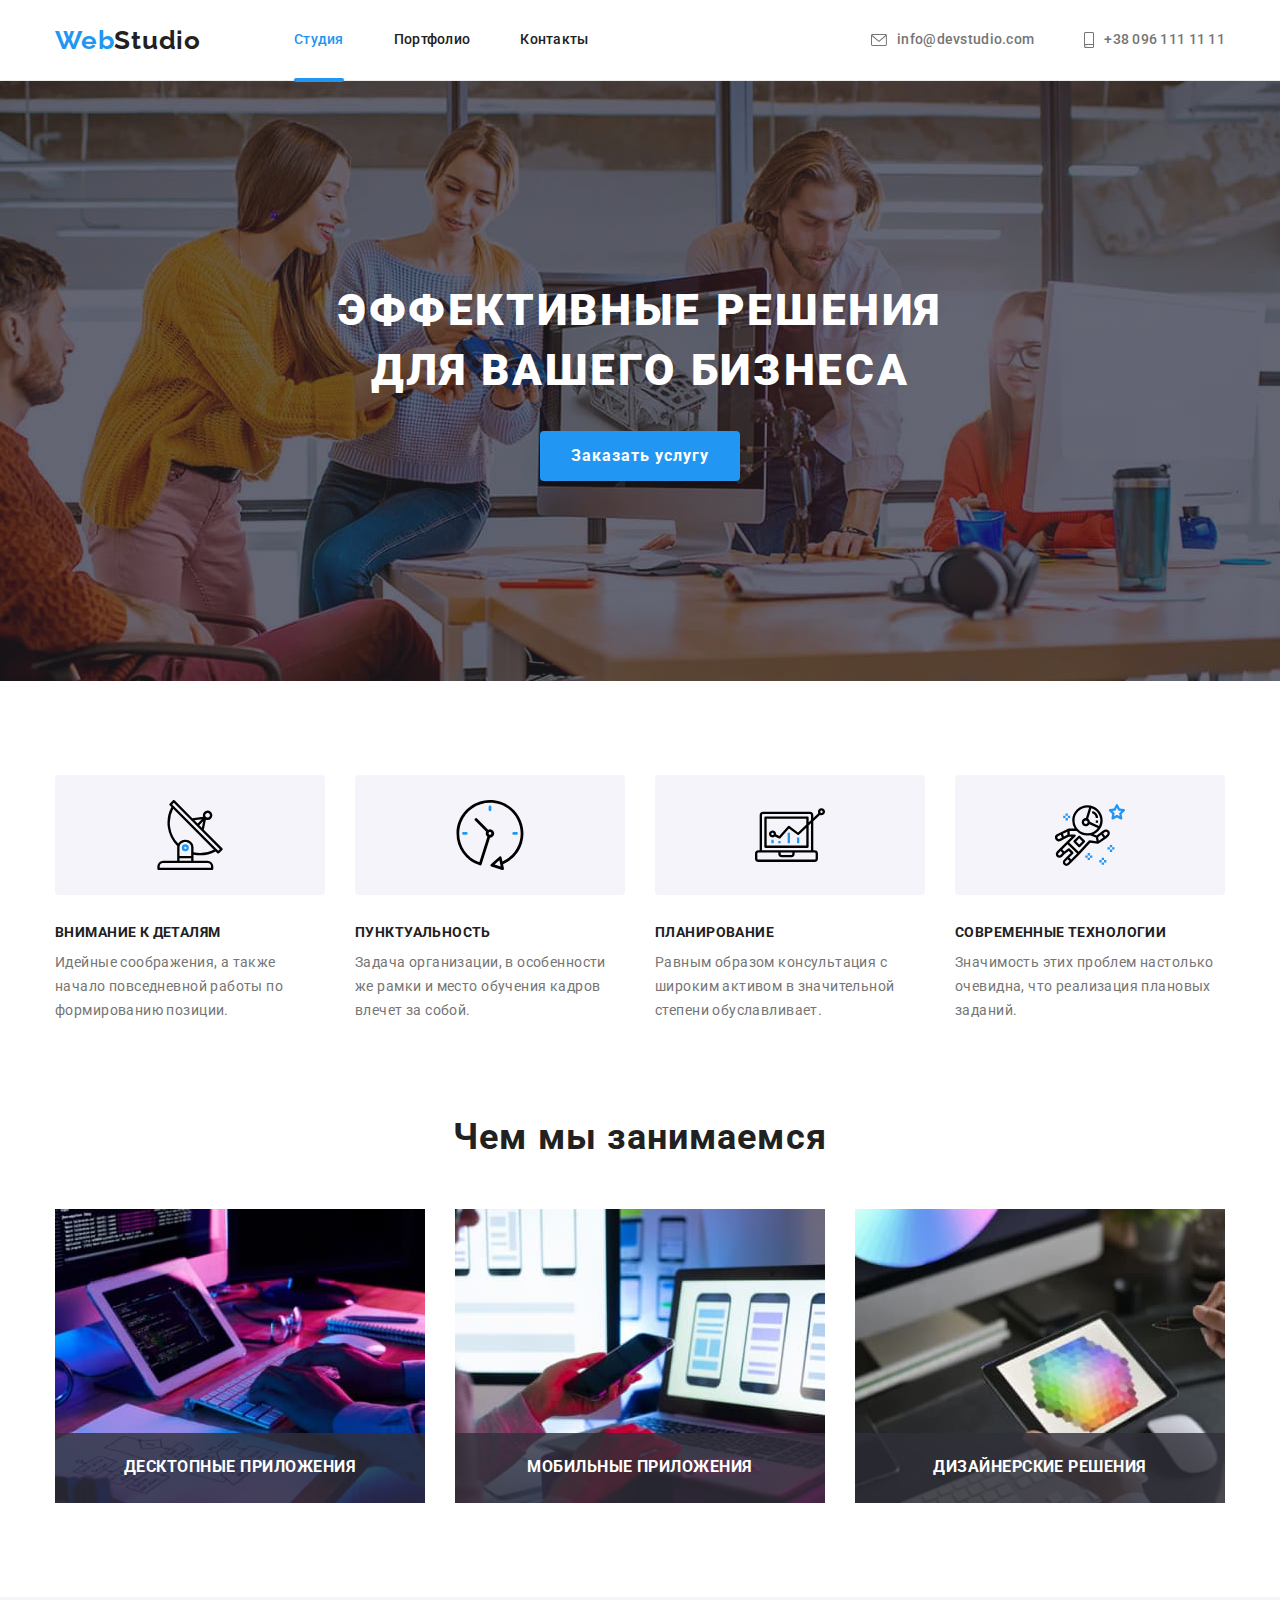
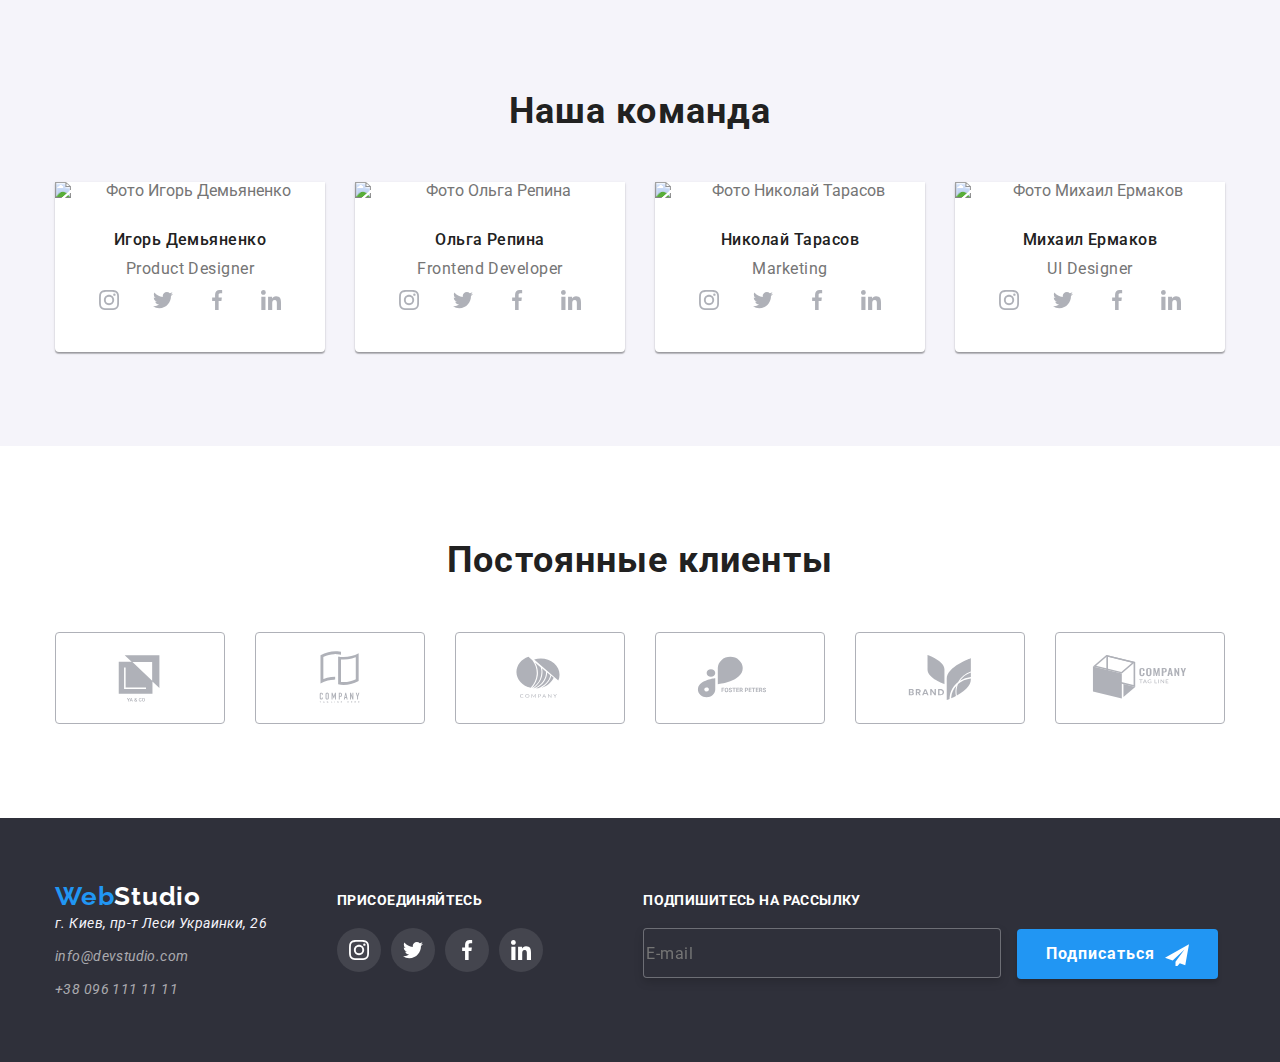
==== commit 59de0294: "fix-images" ====
--- a/index.html
+++ b/index.html
@@ -173,8 +173,8 @@
                             srcset="./images/foto-mobile-1.jpg      1x,
                                     ./images/foto-mobile-1-x2.jpg   2x"
                             media="(min-width:767px)">
+                            <img class="cart__images" src="./images/Foto-1.jpg" alt="Фото Игорь Демьяненко">
                         </picture>
-                    <img class="cart__images" src="./images/Foto-1.jpg" alt="Фото Игорь Демьяненко">
                         <div class="cart__body">
                         <h3 class="carts__title">Игорь Демьяненко</h3>
                         <p class="carts__text" lang="en">Product Designer</p>
@@ -203,8 +203,8 @@
                             srcset="./images/foto-mobile-2.jpg      1x,
                                     ./images/foto-mobile-2-x2.jpg   2x"
                             media="(min-width:767px)">
+                            <img class="cart__images" src="./images/Foto-2.jpg" alt="Фото Ольга Репина" >
                         </picture>
-                    <img class="cart__images" src="./images/Foto-2.jpg" alt="Фото Ольга Репина" >
                         <div class="cart__body">
                         <h3 class="carts__title">Ольга Репина</h3>
                         <p class="carts__text" lang="en">Frontend Developer</p>
@@ -231,9 +231,9 @@
                             <source
                             srcset="./images/foto-mobile-3.jpg      1x,
                                     ./images/foto-mobile-3-x2.jpg   2x"
-                            media="(min-width:767px)">
+                            media="(min-width:767px)">             
+                            <img class="cart__images" src="./images/Foto-3.jpg" alt="Фото Николай Тарасов" >
                         </picture>
-                        <img class="cart__images" src="./images/Foto-3.jpg" alt="Фото Николай Тарасов" >
                         <div class="cart__body">
                         <h3 class="carts__title">Николай Тарасов</h3>
                         <p class="carts__text" lang="en">Marketing</p>
@@ -261,8 +261,8 @@
                             srcset="./images/foto-mobile-4.jpg      1x,
                                     ./images/foto-mobile-4-x2.jpg   2x"
                             media="(min-width:767px)">
+                            <img class="cart__images" src="./images/Foto-4.jpg" alt="Фото Михаил Ермаков" >
                         </picture>
-                    <img class="cart__images" src="./images/Foto-4.jpg" alt="Фото Михаил Ермаков" >
                         <div class="cart__body">
                         <h3 class="carts__title">Михаил Ермаков</h3>
                         <p  class="carts__text" lang="en"> UI Designer</p>
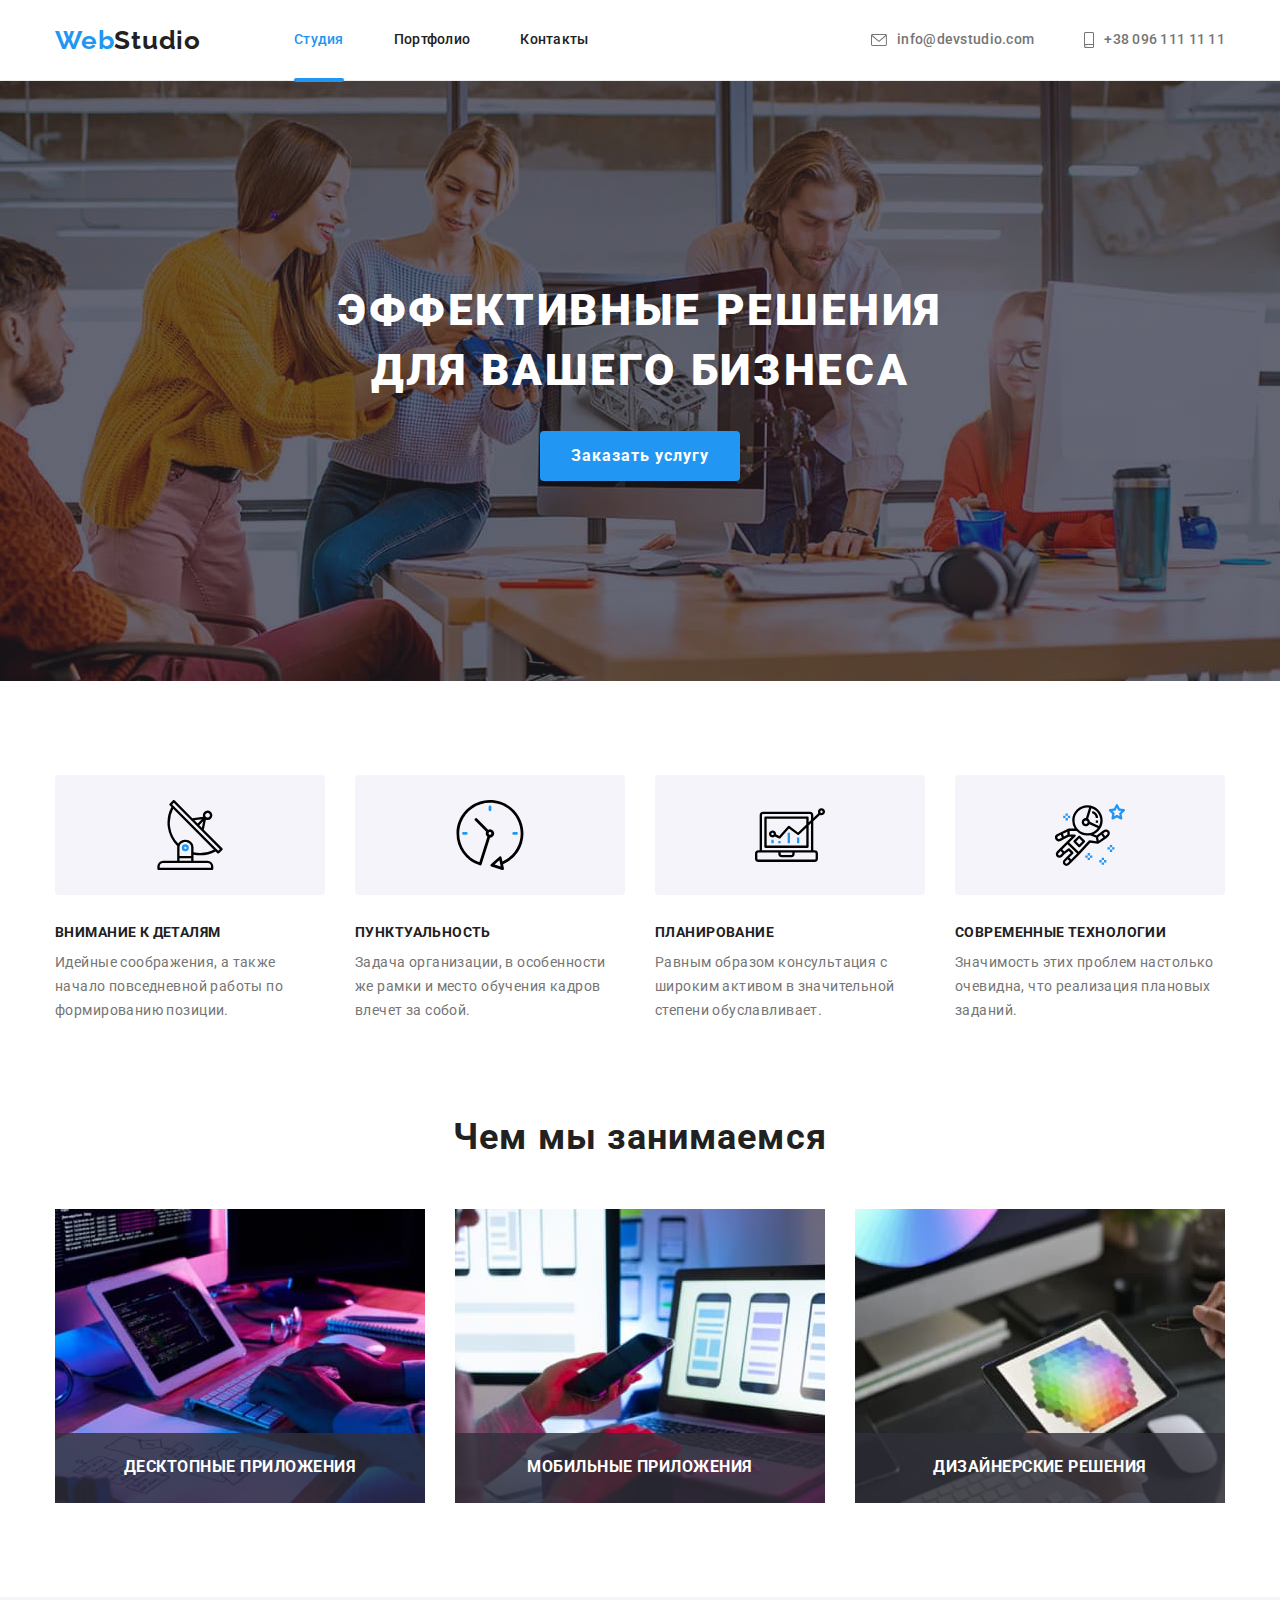
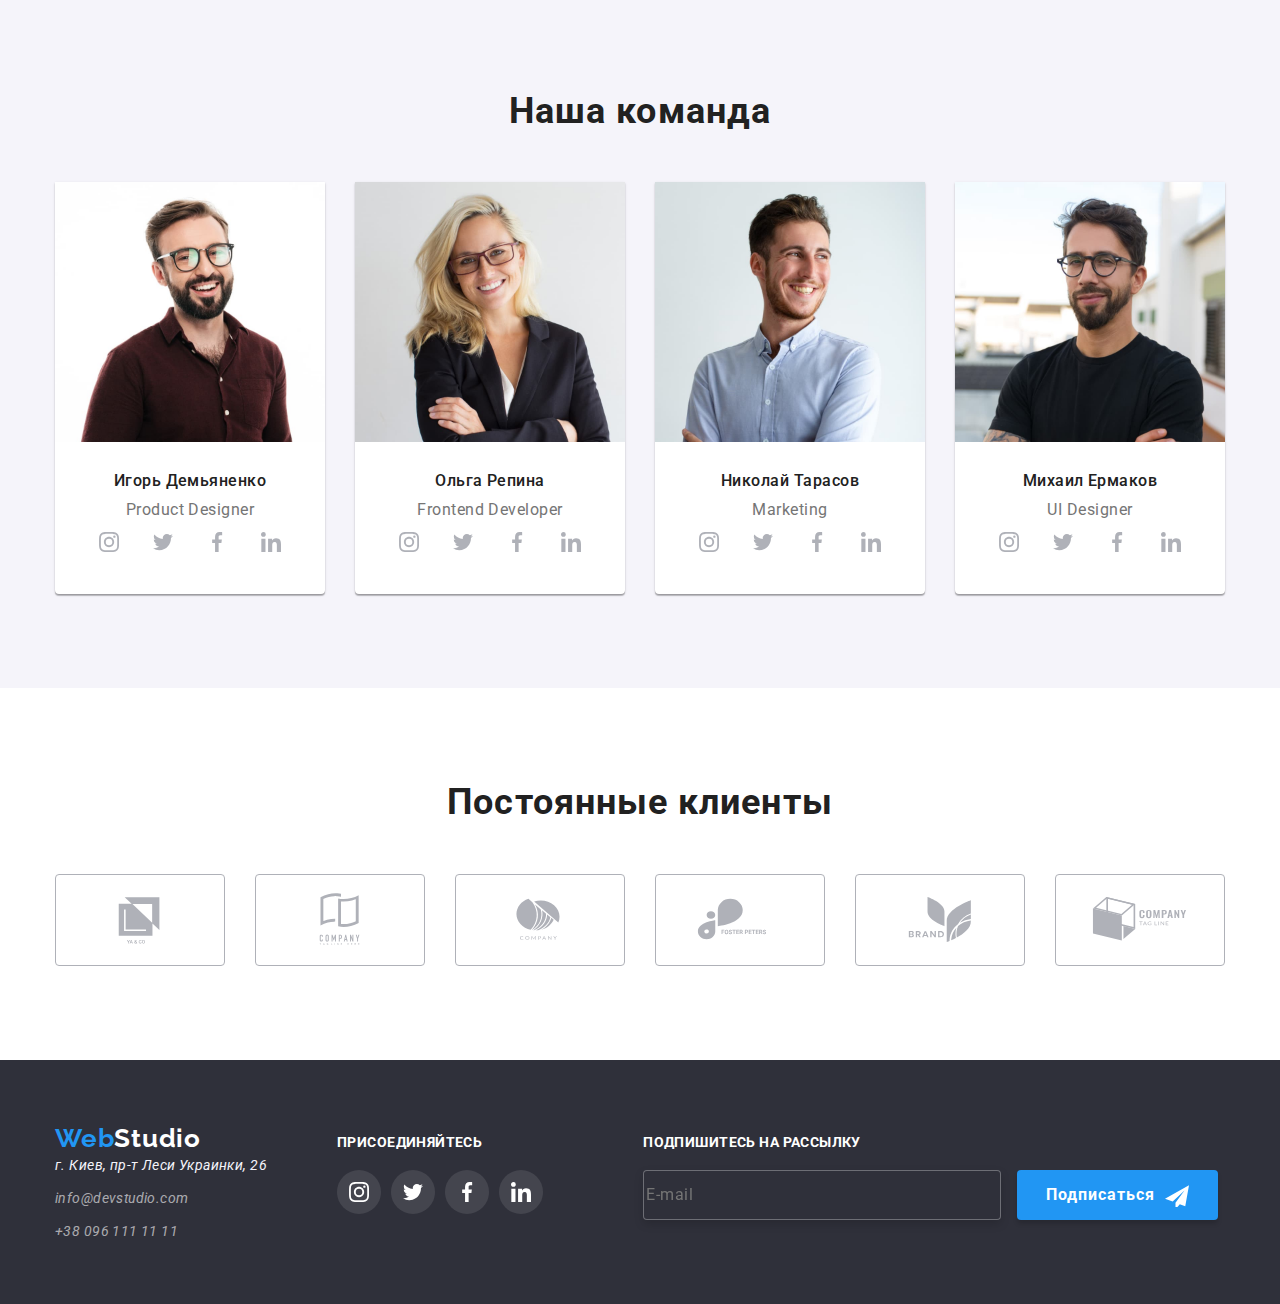
==== commit 0993de01: "test-2" ====
--- a/index.html
+++ b/index.html
@@ -162,7 +162,7 @@
                     <div class="cart">
                         <picture>
                             <source
-                            srcset="./images/foto-1.jpg      1x,
+                            srcset="./images/Foto-1.jpg      1x,
                                     ./images/foto-1-x2.jpg   2x"
                             media="(min-width: 1200px)">
                             <source
@@ -173,7 +173,7 @@
                             srcset="./images/foto-mobile-1.jpg      1x,
                                     ./images/foto-mobile-1-x2.jpg   2x"
                             media="(min-width:767px)">
-                            <img class="cart__images" src="./images/Foto-1.jpg" alt="Фото Игорь Демьяненко">
+                            <img class="cart__images" src="./images/foto-1.jpg" alt="Фото Игорь Демьяненко">
                         </picture>
                         <div class="cart__body">
                         <h3 class="carts__title">Игорь Демьяненко</h3>
@@ -192,7 +192,7 @@
                     <div class="cart">
                         <picture>
                             <source
-                            srcset="./images/foto-2.jpg      1x,
+                            srcset="./images/Foto-2.jpg      1x,
                                     ./images/foto-2-x2.jpg   2x"
                             media="(min-width: 1200px)">
                             <source
@@ -221,7 +221,7 @@
                     <div class="cart">
                         <picture>
                             <source
-                            srcset="./images/foto-3.jpg      1x,
+                            srcset="./images/Foto-3.jpg      1x,
                                     ./images/foto-3-x2.jpg   2x"
                             media="(min-width: 1200px)">
                             <source
@@ -250,7 +250,7 @@
                     <div class="cart">
                         <picture>
                             <source
-                            srcset="./images/foto-4.jpg      1x,
+                            srcset="./images/Foto-4.jpg      1x,
                                     ./images/foto-4-x2.jpg   2x"
                             media="(min-width: 1200px)">
                             <source
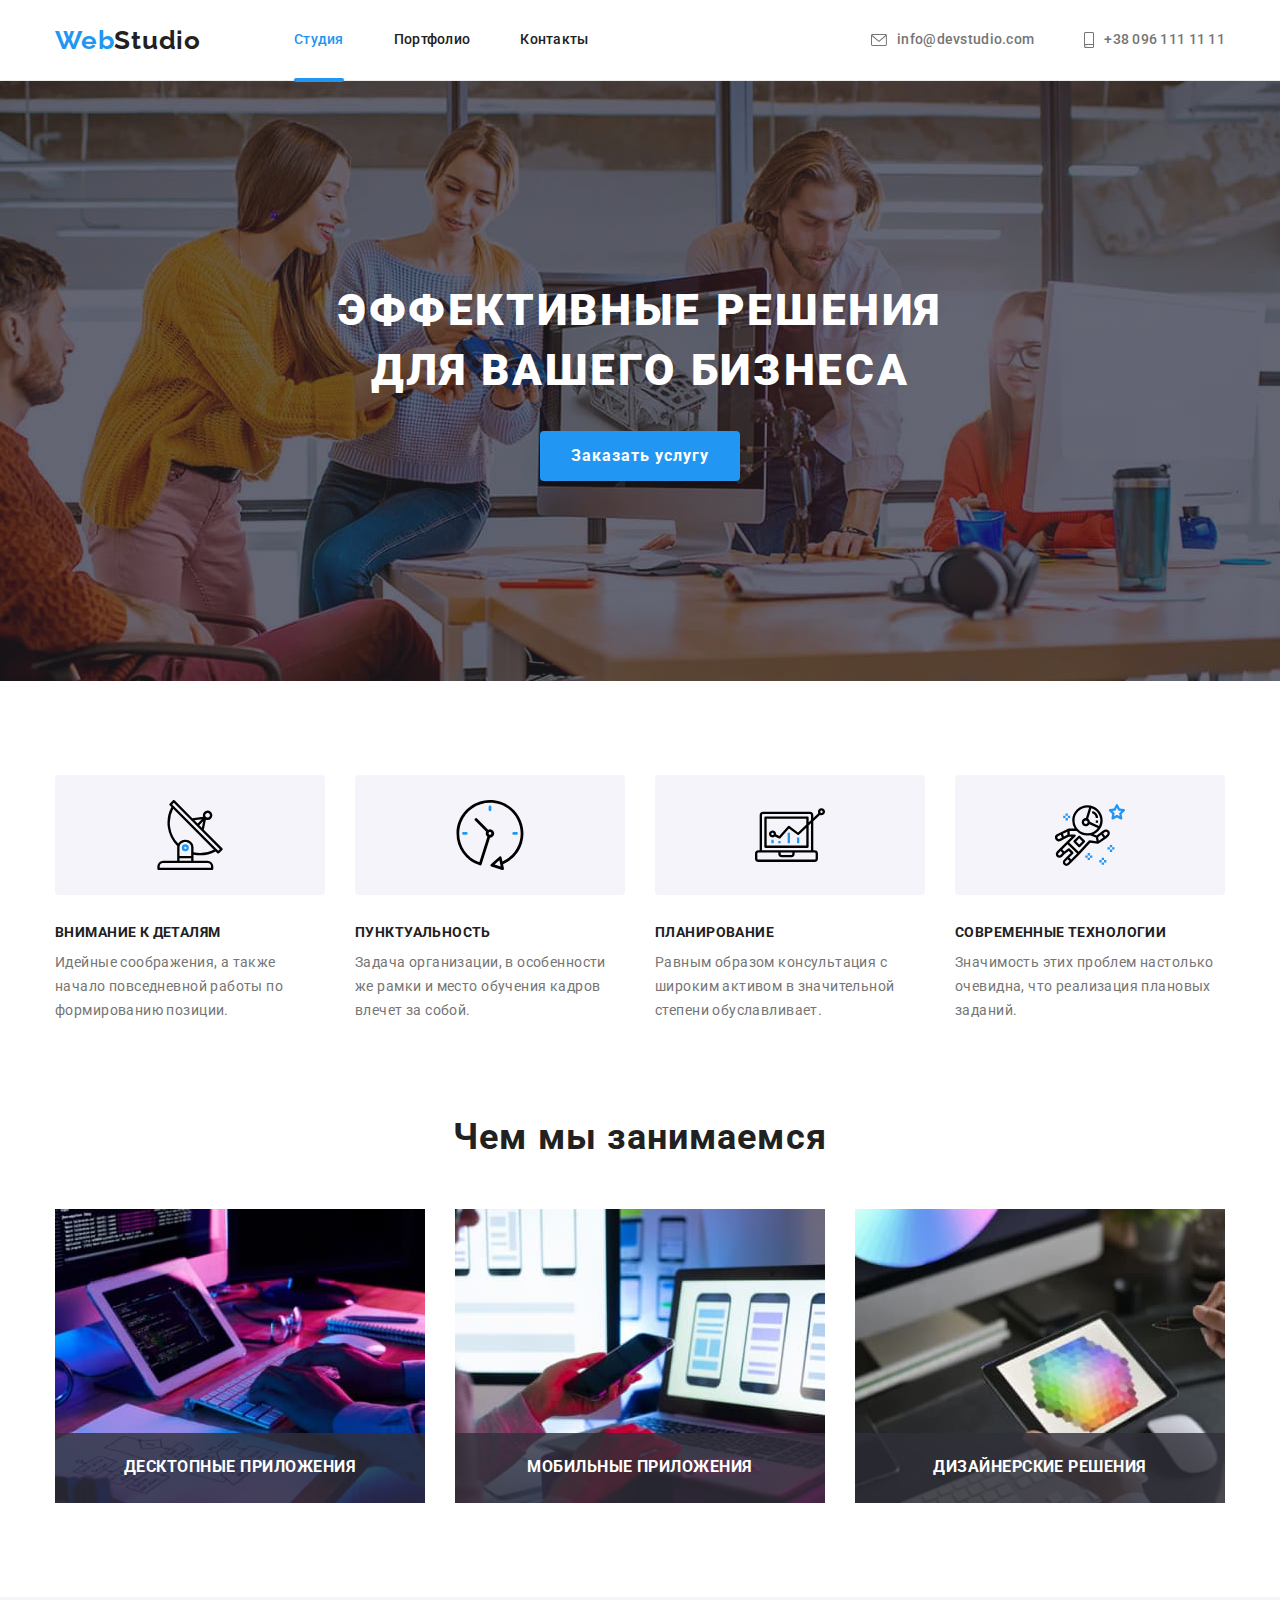
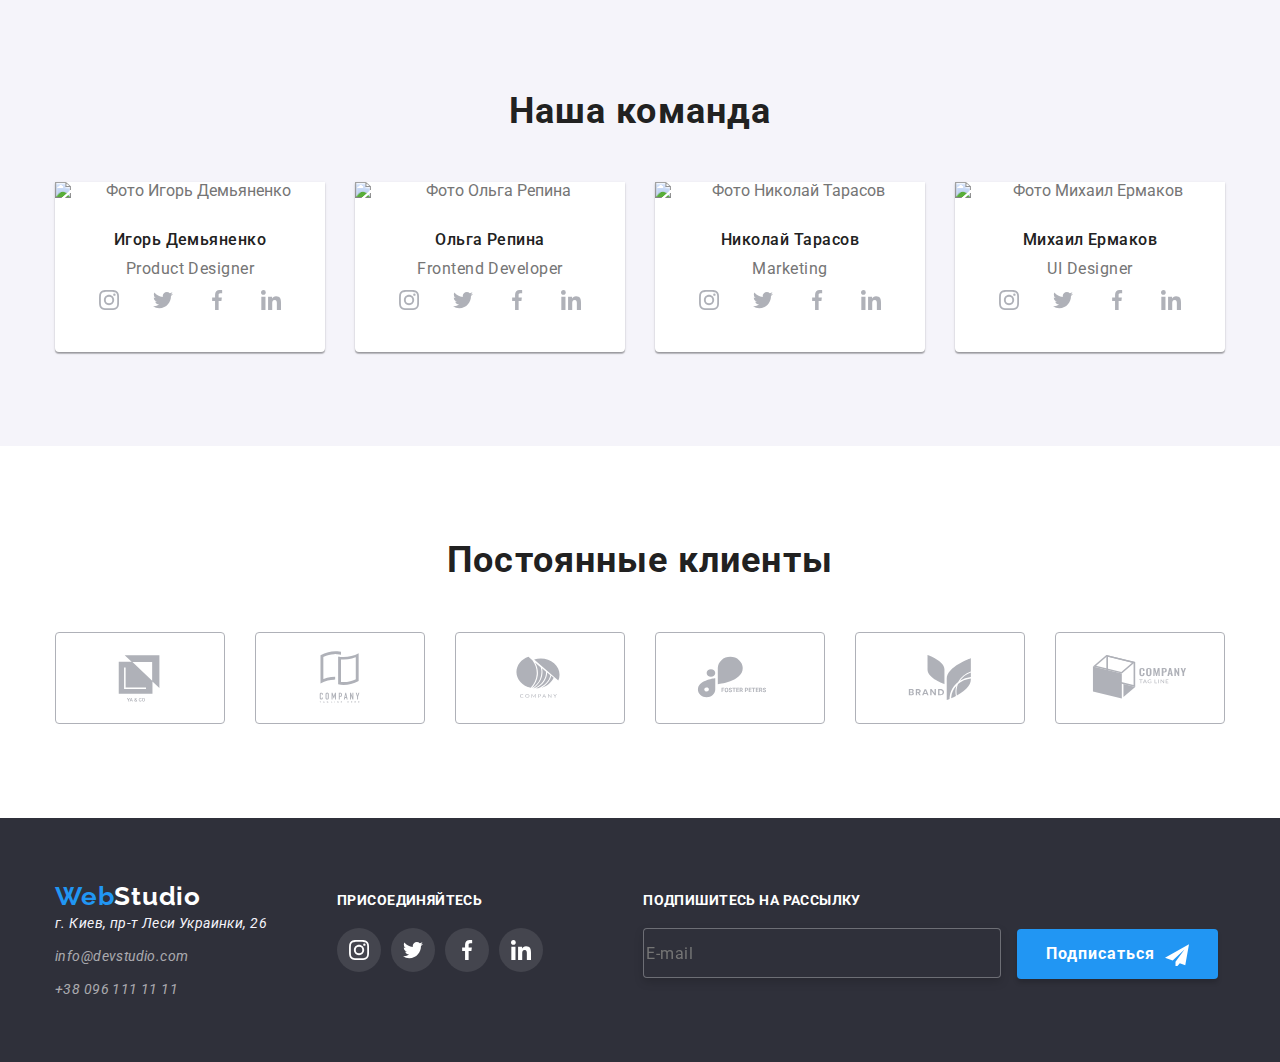
==== commit c89a802d: "test3" ====
--- a/index.html
+++ b/index.html
@@ -162,7 +162,7 @@
                     <div class="cart">
                         <picture>
                             <source
-                            srcset="./images/Foto-1.jpg      1x,
+                            srcset="./images/foto-1.jpg      1x,
                                     ./images/foto-1-x2.jpg   2x"
                             media="(min-width: 1200px)">
                             <source
@@ -192,7 +192,7 @@
                     <div class="cart">
                         <picture>
                             <source
-                            srcset="./images/Foto-2.jpg      1x,
+                            srcset="./images/foto-2.jpg      1x,
                                     ./images/foto-2-x2.jpg   2x"
                             media="(min-width: 1200px)">
                             <source
@@ -203,7 +203,7 @@
                             srcset="./images/foto-mobile-2.jpg      1x,
                                     ./images/foto-mobile-2-x2.jpg   2x"
                             media="(min-width:767px)">
-                            <img class="cart__images" src="./images/Foto-2.jpg" alt="Фото Ольга Репина" >
+                            <img class="cart__images" src="./images/foto-2.jpg" alt="Фото Ольга Репина" >
                         </picture>
                         <div class="cart__body">
                         <h3 class="carts__title">Ольга Репина</h3>
@@ -221,7 +221,7 @@
                     <div class="cart">
                         <picture>
                             <source
-                            srcset="./images/Foto-3.jpg      1x,
+                            srcset="./images/foto-3.jpg      1x,
                                     ./images/foto-3-x2.jpg   2x"
                             media="(min-width: 1200px)">
                             <source
@@ -232,7 +232,7 @@
                             srcset="./images/foto-mobile-3.jpg      1x,
                                     ./images/foto-mobile-3-x2.jpg   2x"
                             media="(min-width:767px)">             
-                            <img class="cart__images" src="./images/Foto-3.jpg" alt="Фото Николай Тарасов" >
+                            <img class="cart__images" src="./images/foto-3.jpg" alt="Фото Николай Тарасов" >
                         </picture>
                         <div class="cart__body">
                         <h3 class="carts__title">Николай Тарасов</h3>
@@ -250,7 +250,7 @@
                     <div class="cart">
                         <picture>
                             <source
-                            srcset="./images/Foto-4.jpg      1x,
+                            srcset="./images/foto-4.jpg      1x,
                                     ./images/foto-4-x2.jpg   2x"
                             media="(min-width: 1200px)">
                             <source
@@ -261,7 +261,7 @@
                             srcset="./images/foto-mobile-4.jpg      1x,
                                     ./images/foto-mobile-4-x2.jpg   2x"
                             media="(min-width:767px)">
-                            <img class="cart__images" src="./images/Foto-4.jpg" alt="Фото Михаил Ермаков" >
+                            <img class="cart__images" src="./images/foto-4.jpg" alt="Фото Михаил Ермаков" >
                         </picture>
                         <div class="cart__body">
                         <h3 class="carts__title">Михаил Ермаков</h3>
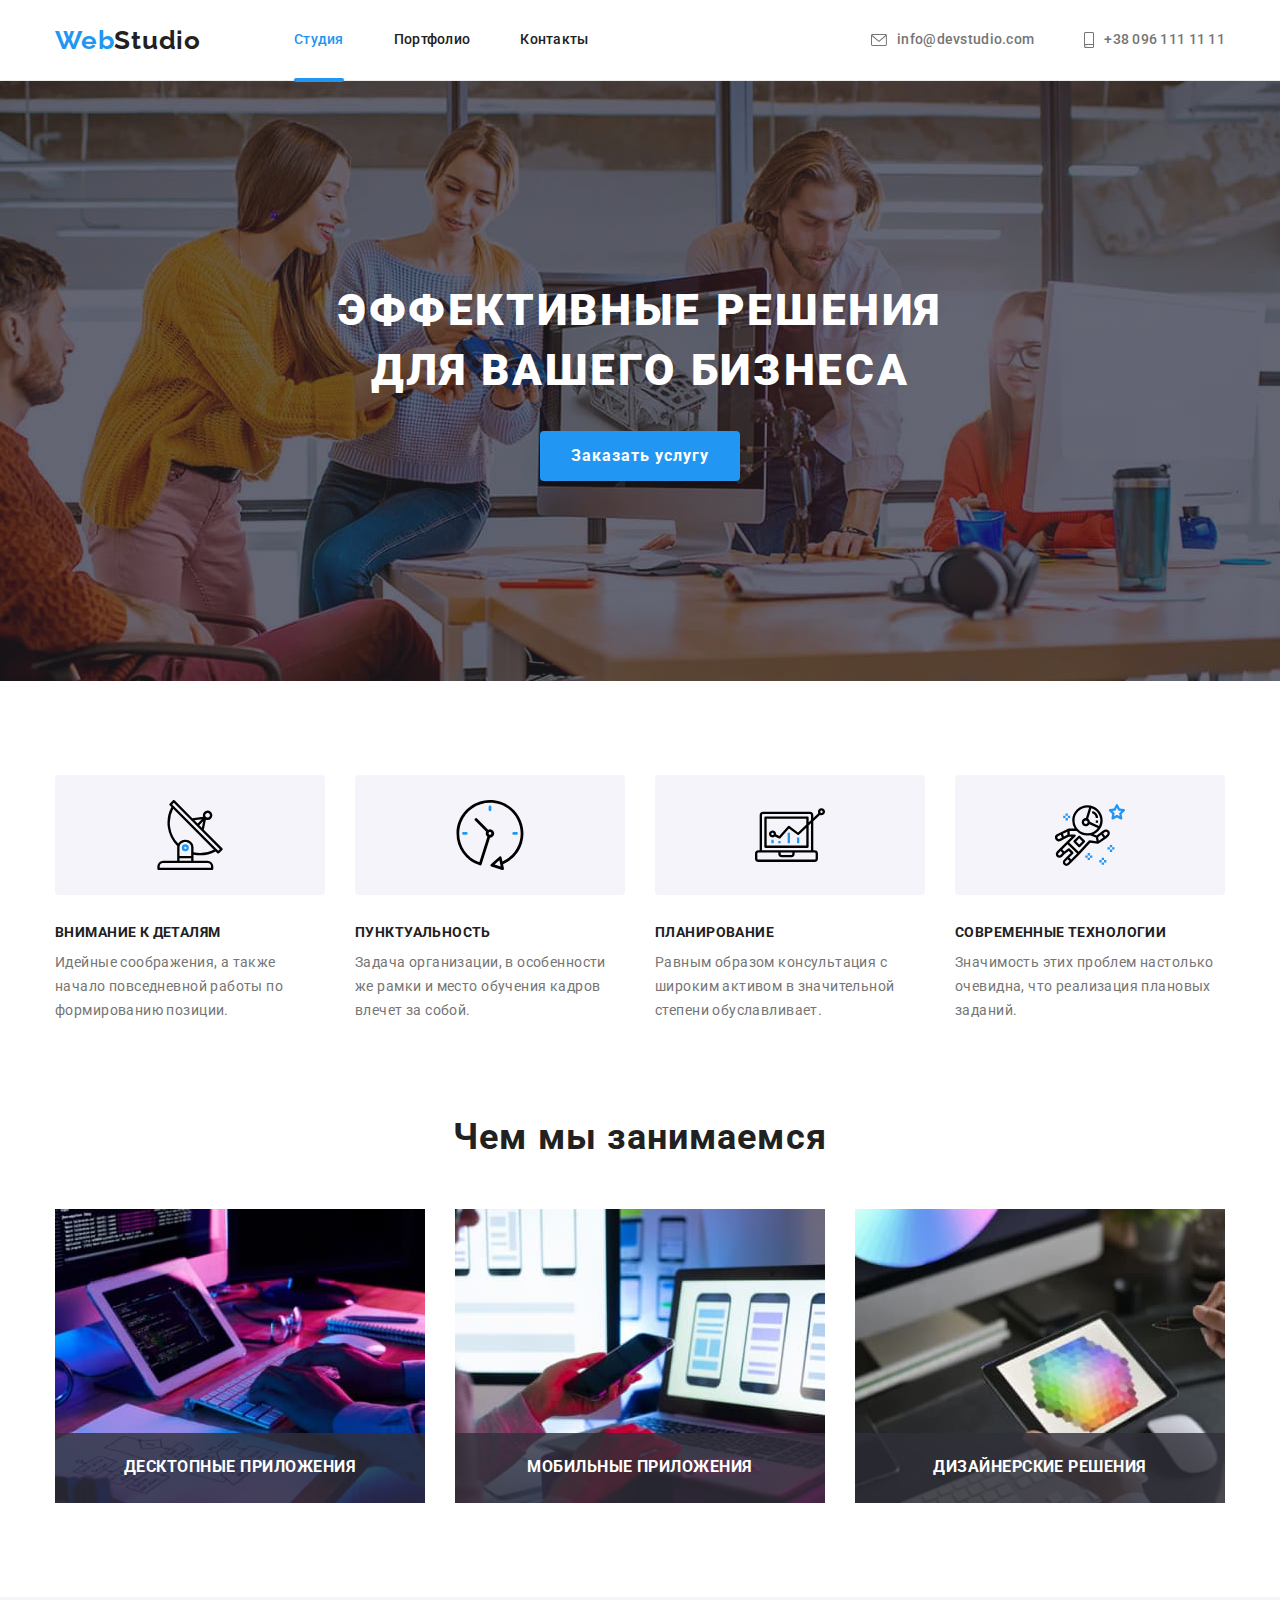
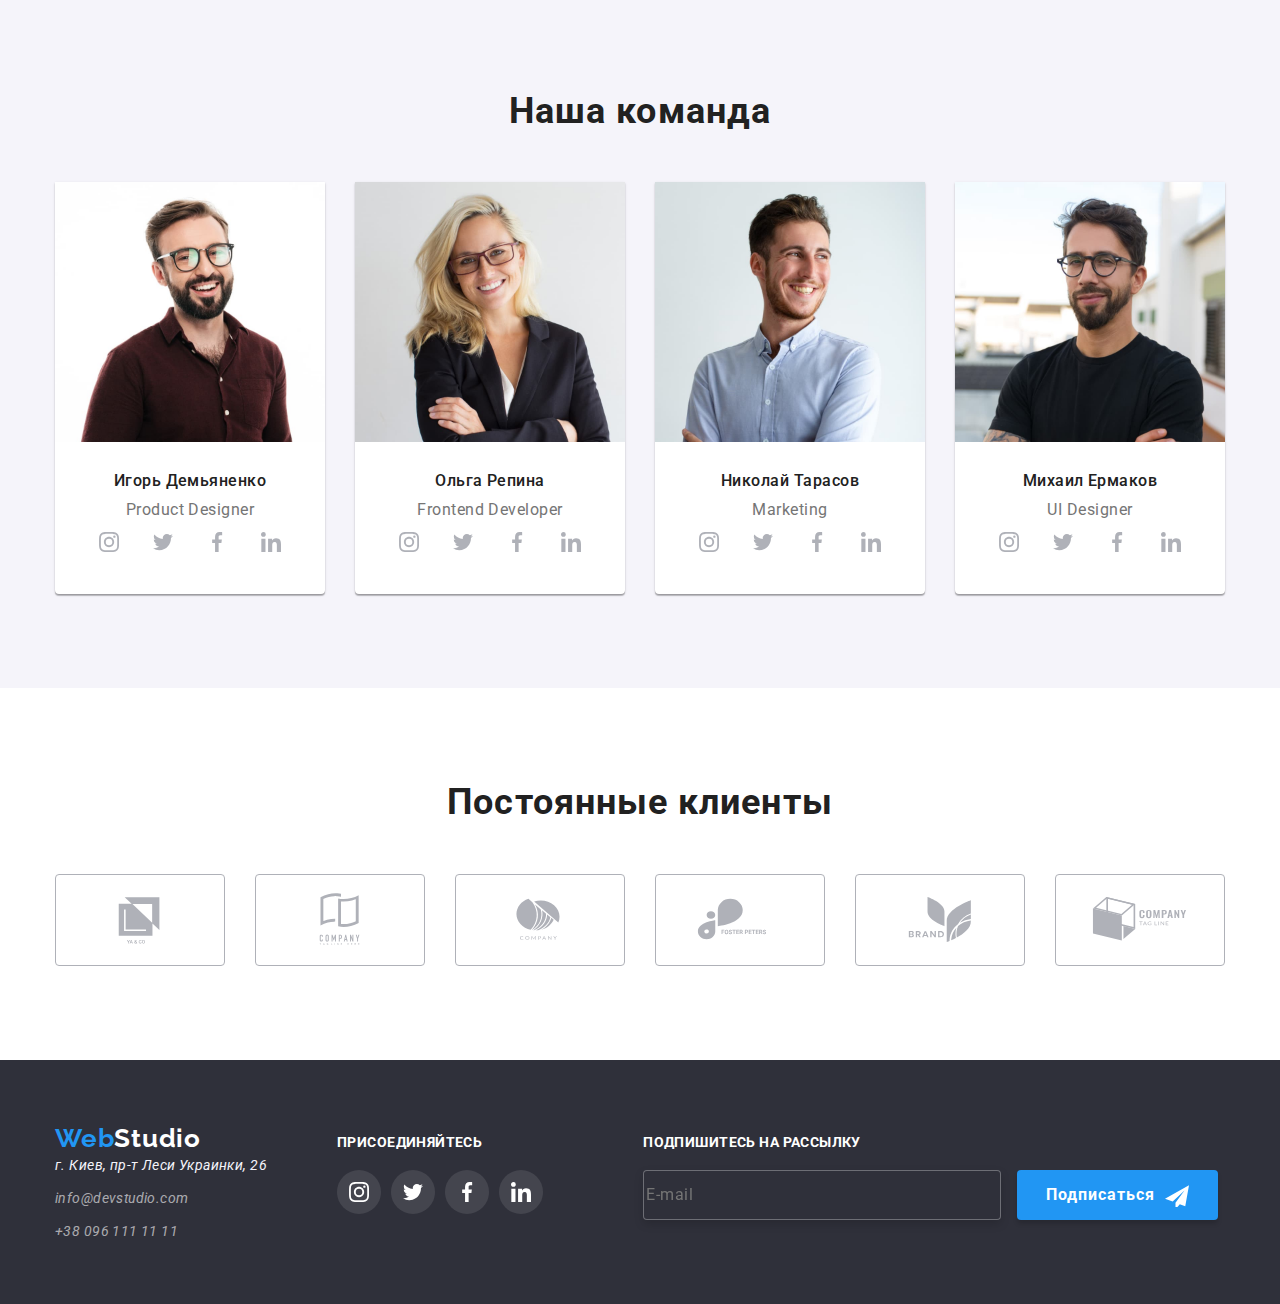
==== commit fee59ebf: "finish" ====
--- a/index.html
+++ b/index.html
@@ -162,18 +162,20 @@
                     <div class="cart">
                         <picture>
                             <source
-                            srcset="./images/foto-1.jpg      1x,
-                                    ./images/foto-1-x2.jpg   2x"
-                            media="(min-width: 1200px)">
-                            <source
-                            srcset="./images/foto-tablet-1.jpg     1x,
-                                    ./images/foto-tablet-1-x2.jpg  2x"
-                            media="(min-width:768px)">
-                            <source
-                            srcset="./images/foto-mobile-1.jpg      1x,
-                                    ./images/foto-mobile-1-x2.jpg   2x"
-                            media="(min-width:767px)">
-                            <img class="cart__images" src="./images/foto-1.jpg" alt="Фото Игорь Демьяненко">
+                            srcset="./images/Foto-1.jpg     1x,
+                                    ./images/foto-1-x2.jpg 2x"
+                                    media="(min-width: 1200px)">
+
+                            <source
+                                    srcset="./images/foto-tablet-1.jpg     1x,
+                                    ./images/foto-tablet-1-x2.jpg          2x"
+                                    media="(min-width: 768px)">
+                            <source
+                                    srcset="./images/foto-mob-1.jpg     1x,
+                                    ./images/foto-mob-1-x2.jpg          2x"
+                                    media="(max-width: 767px)">
+                                                        
+                            <img class="cart__images" src="./images/Foto-1.jpg" alt="Фото Игорь Демьяненко">
                         </picture>
                         <div class="cart__body">
                         <h3 class="carts__title">Игорь Демьяненко</h3>
@@ -192,18 +194,19 @@
                     <div class="cart">
                         <picture>
                             <source
-                            srcset="./images/foto-2.jpg      1x,
-                                    ./images/foto-2-x2.jpg   2x"
-                            media="(min-width: 1200px)">
-                            <source
-                            srcset="./images/foto-tablet-2.jpg     1x,
-                                    ./images/foto-tablet-2-x2.jpg  2x"
-                            media="(min-width:768px)">
-                            <source
-                            srcset="./images/foto-mobile-2.jpg      1x,
-                                    ./images/foto-mobile-2-x2.jpg   2x"
-                            media="(min-width:767px)">
-                            <img class="cart__images" src="./images/foto-2.jpg" alt="Фото Ольга Репина" >
+                            srcset="./images/Foto-2.jpg     1x,
+                                    ./images/foto-2-x2.jpg 2x"
+                                    media="(min-width: 1200px)">
+
+                            <source
+                                    srcset="./images/foto-tablet-2.jpg     1x,
+                                    ./images/foto-tablet-2-x2.jpg          2x"
+                                    media="(min-width: 768px)">
+                            <source
+                                    srcset="./images/foto-mob-2.jpg     1x,
+                                    ./images/foto-mob-2-x2.jpg          2x"
+                                    media="(max-width: 767px)">
+                            <img class="cart__images" src="./images/Foto-2.jpg" alt="Фото Ольга Репина" >
                         </picture>
                         <div class="cart__body">
                         <h3 class="carts__title">Ольга Репина</h3>
@@ -221,18 +224,20 @@
                     <div class="cart">
                         <picture>
                             <source
-                            srcset="./images/foto-3.jpg      1x,
-                                    ./images/foto-3-x2.jpg   2x"
-                            media="(min-width: 1200px)">
-                            <source
-                            srcset="./images/foto-tablet-3.jpg     1x,
-                                    ./images/foto-tablet-3-x2.jpg  2x" 
-                            media="(min-width:768px)">
-                            <source
-                            srcset="./images/foto-mobile-3.jpg      1x,
-                                    ./images/foto-mobile-3-x2.jpg   2x"
-                            media="(min-width:767px)">             
-                            <img class="cart__images" src="./images/foto-3.jpg" alt="Фото Николай Тарасов" >
+                            srcset="./images/Foto-3.jpg     1x,
+                                    ./images/foto-3-x2.jpg 2x"
+                                    media="(min-width: 1200px)">
+
+                            <source
+                                    srcset="./images/foto-tablet-3.jpg     1x,
+                                    ./images/foto-tablet-3-x2.jpg          2x"
+                                    media="(min-width: 768px)">
+                            <source
+                                    srcset="./images/foto-mob-3.jpg     1x,
+                                    ./images/foto-mob-3-x2.jpg          2x"
+                                    media="(max-width: 767px)">
+
+                            <img class="cart__images" src="./images/Foto-3.jpg" alt="Фото Николай Тарасов" >
                         </picture>
                         <div class="cart__body">
                         <h3 class="carts__title">Николай Тарасов</h3>
@@ -249,19 +254,20 @@
                 <li class="carts__item">
                     <div class="cart">
                         <picture>
-                            <source
-                            srcset="./images/foto-4.jpg      1x,
-                                    ./images/foto-4-x2.jpg   2x"
-                            media="(min-width: 1200px)">
-                            <source
-                            srcset="./images/foto-tablet-4.jpg     1x,
-                                    ./images/foto-tablet-4-x2.jpg  2x"
-                            media="(min-width:768px)">
-                            <source
-                            srcset="./images/foto-mobile-4.jpg      1x,
-                                    ./images/foto-mobile-4-x2.jpg   2x"
-                            media="(min-width:767px)">
-                            <img class="cart__images" src="./images/foto-4.jpg" alt="Фото Михаил Ермаков" >
+                        <source
+                            srcset="./images/Foto-4.jpg     1x,
+                                    ./images/foto-4-x2.jpg 2x"
+                                    media="(min-width: 1200px)">
+
+                            <source
+                                    srcset="./images/foto-tablet-4.jpg     1x,
+                                    ./images/foto-tablet-4-x2.jpg          2x"
+                                    media="(min-width: 768px)">
+                            <source
+                                    srcset="./images/foto-mob-4.jpg     1x,
+                                    ./images/foto-mob-4-x2.jpg          2x"
+                                    media="(max-width: 767px)">
+                            <img class="cart__images" src="./images/Foto-4.jpg" alt="Фото Михаил Ермаков" >
                         </picture>
                         <div class="cart__body">
                         <h3 class="carts__title">Михаил Ермаков</h3>
